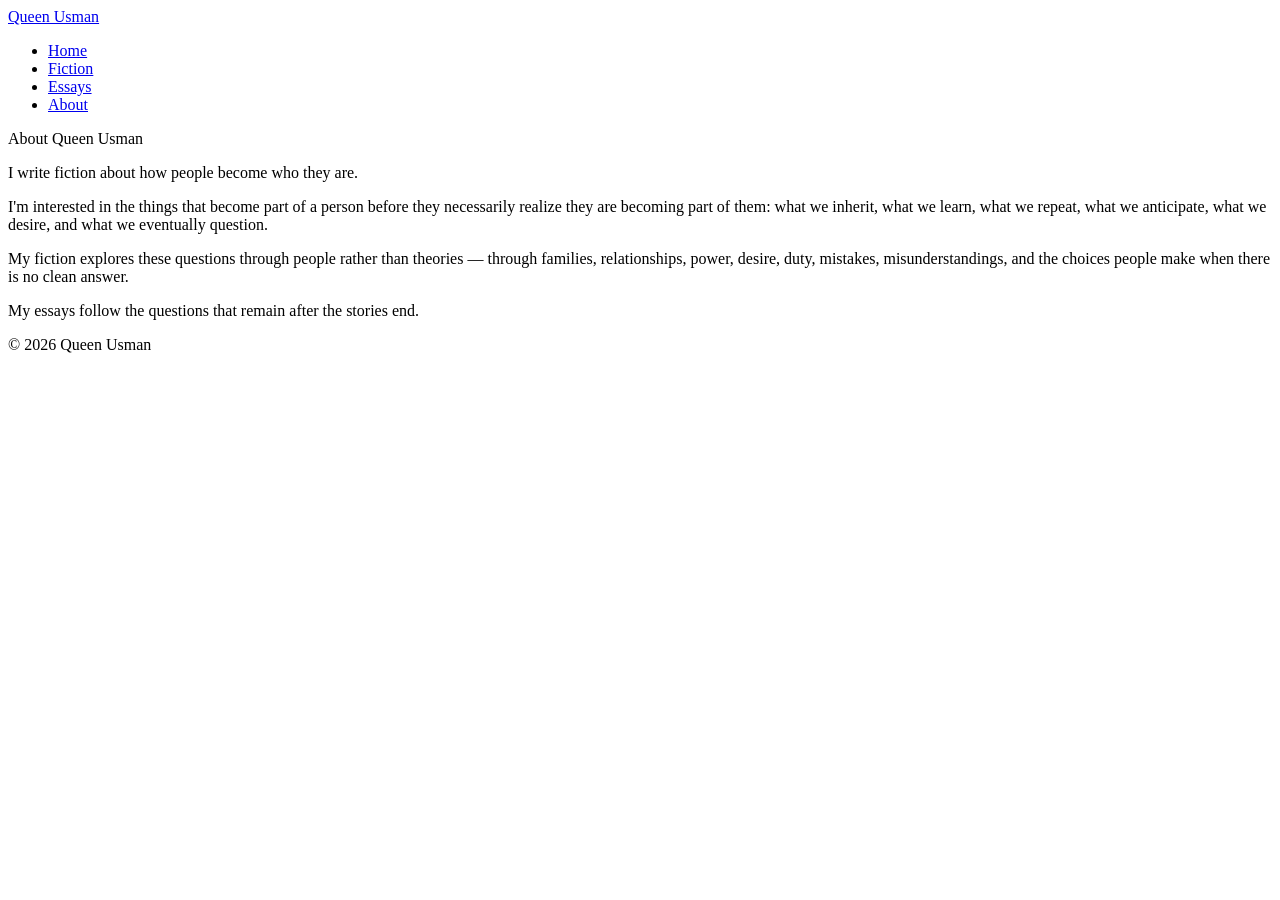
==== about.html @ 44a20423 "Create about.html" ====
<!DOCTYPE html>
<html lang="en">
<head>
<meta charset="UTF-8">
<meta name="viewport" content="width=device-width, initial-scale=1.0">
<title>About | Queen Usman</title>
<meta name="description" content="About Queen Usman, novelist interested in how people become who they are.">
<link rel="stylesheet" href="styles.css">
</head>
<body>

<header class="site-header">
  <div class="header-inner">
    <a class="site-name" href="index.html">Queen Usman</a>
    <nav class="primary-nav" aria-label="Primary">
      <ul>
        <li><a href="index.html">Home</a></li>
        <li><a href="fiction.html">Fiction</a></li>
        <li><a href="essays.html">Essays</a></li>
        <li><a href="about.html" aria-current="page">About</a></li>
      </ul>
    </nav>
  </div>
</header>

<main>

  <section>
    <div class="wrap">
      <p class="eyebrow">About Queen Usman</p>

      <div class="about-copy">
        <p>I write fiction about how people become who they are.</p>
        <p>I'm interested in the things that become part of a person before they necessarily realize they are becoming part of them: what we inherit, what we learn, what we repeat, what we anticipate, what we desire, and what we eventually question.</p>
        <p>My fiction explores these questions through people rather than theories — through families, relationships, power, desire, duty, mistakes, misunderstandings, and the choices people make when there is no clean answer.</p>
        <p>My essays follow the questions that remain after the stories end.</p>
      </div>
    </div>
  </section>

</main>

<footer class="site-footer">
  <div class="wrap">
    <p class="footer-copyright">© 2026 Queen Usman</p>
  </div>
</footer>

</body>
</html>
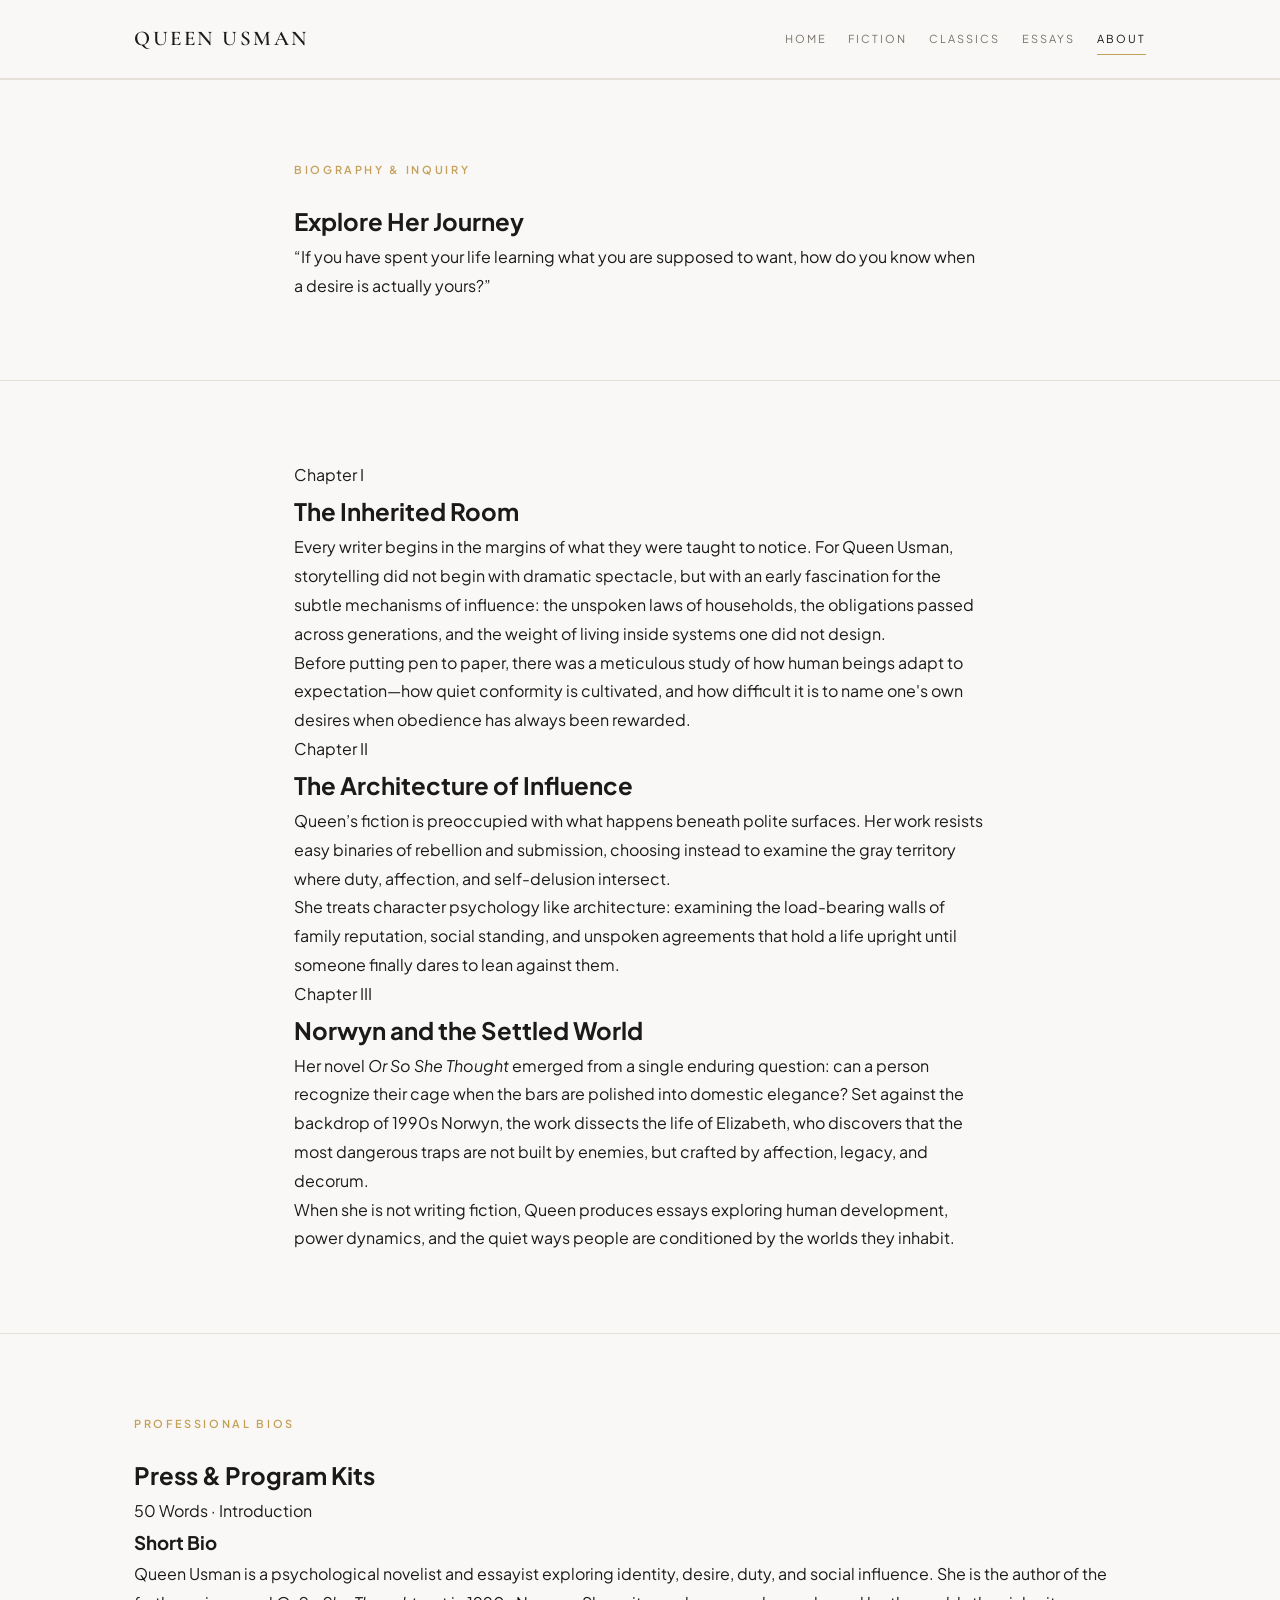
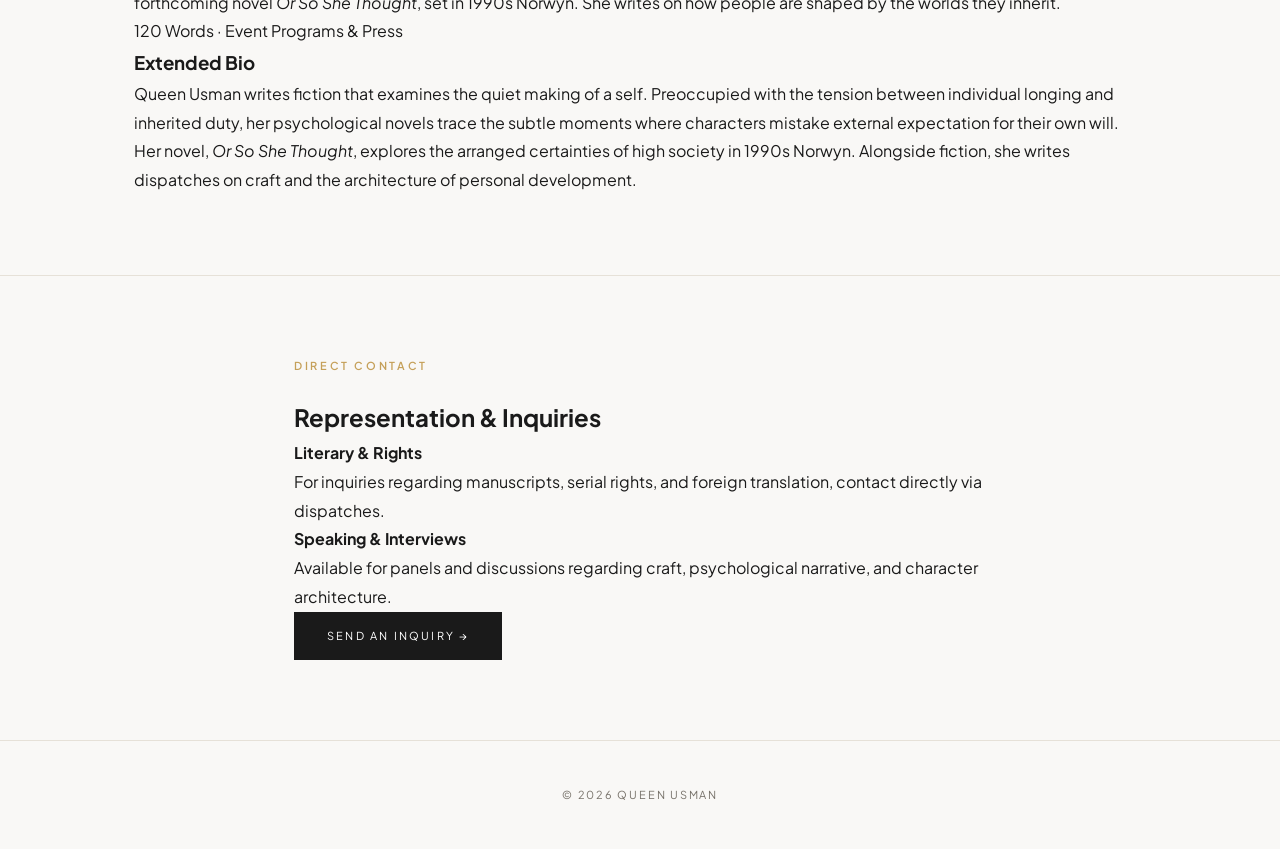
==== commit 8293860e: "Update about.html" ====
--- a/about.html
+++ b/about.html
@@ -1,50 +1,140 @@
 <!DOCTYPE html>
 <html lang="en">
 <head>
-<meta charset="UTF-8">
-<meta name="viewport" content="width=device-width, initial-scale=1.0">
-<title>About | Queen Usman</title>
-<meta name="description" content="About Queen Usman, novelist interested in how people become who they are.">
-<link rel="stylesheet" href="styles.css">
+  <meta charset="UTF-8">
+  <meta name="viewport" content="width=device-width, initial-scale=1.0">
+  <title>About | Queen Usman</title>
+  <meta name="description" content="Explore the journey, literary craft, and biography of novelist Queen Usman.">
+  <link rel="stylesheet" href="styles.css">
 </head>
 <body>
 
-<header class="site-header">
-  <div class="header-inner">
-    <a class="site-name" href="index.html">Queen Usman</a>
-    <nav class="primary-nav" aria-label="Primary">
-      <ul>
-        <li><a href="index.html">Home</a></li>
-        <li><a href="fiction.html">Fiction</a></li>
-        <li><a href="essays.html">Essays</a></li>
-        <li><a href="about.html" aria-current="page">About</a></li>
-      </ul>
-    </nav>
-  </div>
-</header>
+  <header class="site-header">
+    <div class="header-inner">
+      <a class="site-name" href="index.html">Queen Usman</a>
+      <nav class="primary-nav" aria-label="Primary">
+        <ul>
+          <li><a href="index.html">Home</a></li>
+          <li><a href="fiction.html">Fiction</a></li>
+          <li><a href="classics.html">Classics</a></li>
+          <li><a href="essays.html">Essays</a></li>
+          <li><a href="about.html" aria-current="page">About</a></li>
+        </ul>
+      </nav>
+    </div>
+  </header>
 
-<main>
+  <main>
 
-  <section>
+    <!-- SCHWAB-STYLE HERO: THE JOURNEY -->
+    <section class="about-hero">
+      <div class="wrap">
+        <span class="eyebrow">Biography & Inquiry</span>
+        <h1 class="about-hero-title">Explore Her Journey</h1>
+        <p class="about-hero-deck">“If you have spent your life learning what you are supposed to want, how do you know when a desire is actually yours?”</p>
+      </div>
+    </section>
+
+    <!-- EPISODIC JOURNEY CHAPTERS -->
+    <section class="journey-section">
+      <div class="wrap">
+
+        <!-- Chapter I -->
+        <article class="journey-chapter">
+          <div class="chapter-header">
+            <span class="chapter-num">Chapter I</span>
+            <h2 class="chapter-title">The Inherited Room</h2>
+          </div>
+          <div class="chapter-body">
+            <p>Every writer begins in the margins of what they were taught to notice. For Queen Usman, storytelling did not begin with dramatic spectacle, but with an early fascination for the subtle mechanisms of influence: the unspoken laws of households, the obligations passed across generations, and the weight of living inside systems one did not design.</p>
+            <p>Before putting pen to paper, there was a meticulous study of how human beings adapt to expectation—how quiet conformity is cultivated, and how difficult it is to name one's own desires when obedience has always been rewarded.</p>
+          </div>
+        </article>
+
+        <!-- Chapter II -->
+        <article class="journey-chapter">
+          <div class="chapter-header">
+            <span class="chapter-num">Chapter II</span>
+            <h2 class="chapter-title">The Architecture of Influence</h2>
+          </div>
+          <div class="chapter-body">
+            <p>Queen’s fiction is preoccupied with what happens beneath polite surfaces. Her work resists easy binaries of rebellion and submission, choosing instead to examine the gray territory where duty, affection, and self-delusion intersect.</p>
+            <p>She treats character psychology like architecture: examining the load-bearing walls of family reputation, social standing, and unspoken agreements that hold a life upright until someone finally dares to lean against them.</p>
+          </div>
+        </article>
+
+        <!-- Chapter III -->
+        <article class="journey-chapter">
+          <div class="chapter-header">
+            <span class="chapter-num">Chapter III</span>
+            <h2 class="chapter-title">Norwyn and the Settled World</h2>
+          </div>
+          <div class="chapter-body">
+            <p>Her novel <em>Or So She Thought</em> emerged from a single enduring question: can a person recognize their cage when the bars are polished into domestic elegance? Set against the backdrop of 1990s Norwyn, the work dissects the life of Elizabeth, who discovers that the most dangerous traps are not built by enemies, but crafted by affection, legacy, and decorum.</p>
+            <p>When she is not writing fiction, Queen produces essays exploring human development, power dynamics, and the quiet ways people are conditioned by the worlds they inhabit.</p>
+          </div>
+        </article>
+
+      </div>
+    </section>
+
+    <!-- SCHWAB-STYLE INDUSTRY PRESS KIT -->
+    <section class="press-section">
+      <div class="wrap-wide">
+        <span class="eyebrow">Professional Bios</span>
+        <h2 class="press-headline">Press & Program Kits</h2>
+        
+        <div class="press-grid">
+          <!-- Short Bio Card -->
+          <div class="press-card">
+            <div class="press-card-header">
+              <span class="press-card-tag">50 Words · Introduction</span>
+              <h3 class="press-card-title">Short Bio</h3>
+            </div>
+            <p class="press-card-text">Queen Usman is a psychological novelist and essayist exploring identity, desire, duty, and social influence. She is the author of the forthcoming novel <em>Or So She Thought</em>, set in 1990s Norwyn. She writes on how people are shaped by the worlds they inherit.</p>
+          </div>
+
+          <!-- Extended Bio Card -->
+          <div class="press-card">
+            <div class="press-card-header">
+              <span class="press-card-tag">120 Words · Event Programs & Press</span>
+              <h3 class="press-card-title">Extended Bio</h3>
+            </div>
+            <p class="press-card-text">Queen Usman writes fiction that examines the quiet making of a self. Preoccupied with the tension between individual longing and inherited duty, her psychological novels trace the subtle moments where characters mistake external expectation for their own will. Her novel, <em>Or So She Thought</em>, explores the arranged certainties of high society in 1990s Norwyn. Alongside fiction, she writes dispatches on craft and the architecture of personal development.</p>
+          </div>
+        </div>
+      </div>
+    </section>
+
+    <!-- INQUIRIES & CONTACT MATRIX -->
+    <section class="inquiries-section">
+      <div class="wrap">
+        <span class="eyebrow">Direct Contact</span>
+        <h2 class="inquiries-title">Representation & Inquiries</h2>
+        
+        <div class="inquiries-grid">
+          <div class="inquiry-item">
+            <h4>Literary & Rights</h4>
+            <p>For inquiries regarding manuscripts, serial rights, and foreign translation, contact directly via dispatches.</p>
+          </div>
+
+          <div class="inquiry-item">
+            <h4>Speaking & Interviews</h4>
+            <p>Available for panels and discussions regarding craft, psychological narrative, and character architecture.</p>
+          </div>
+        </div>
+
+        <a class="btn" href="mailto:hello@queenusman.com">Send an Inquiry →</a>
+      </div>
+    </section>
+
+  </main>
+
+  <footer class="site-footer">
     <div class="wrap">
-      <p class="eyebrow">About Queen Usman</p>
-
-      <div class="about-copy">
-        <p>I write fiction about how people become who they are.</p>
-        <p>I'm interested in the things that become part of a person before they necessarily realize they are becoming part of them: what we inherit, what we learn, what we repeat, what we anticipate, what we desire, and what we eventually question.</p>
-        <p>My fiction explores these questions through people rather than theories — through families, relationships, power, desire, duty, mistakes, misunderstandings, and the choices people make when there is no clean answer.</p>
-        <p>My essays follow the questions that remain after the stories end.</p>
-      </div>
+      <p class="footer-copyright">© 2026 Queen Usman</p>
     </div>
-  </section>
-
-</main>
-
-<footer class="site-footer">
-  <div class="wrap">
-    <p class="footer-copyright">© 2026 Queen Usman</p>
-  </div>
-</footer>
+  </footer>
 
 </body>
 </html>
--- a/styles.css
+++ b/styles.css
@@ -0,0 +1,647 @@
+/* ============================================================
+   Queen Usman — Editorial Luxury (Mobile-First Architecture)
+   Palette: Warm Alabaster (#F9F8F6) | Deep Onyx (#1A1A1A) | Burnished Amber (#C5A059)
+   ============================================================ */
+
+@import url('https://fonts.googleapis.com/css2?family=Cormorant+Garamond:ital,wght@0,400;0,500;0,600;0,700;1,400;1,600&family=Plus+Jakarta+Sans:wght@300;400;500;600;700&display=swap');
+
+:root {
+  --alabaster: #F9F8F6;
+  --onyx: #1A1A1A;
+  --amber: #C5A059;
+  --muted-stone: #78736B;
+  --border-hairline: #E6E1D8;
+  --surface-card: #FFFFFF;
+
+  --font-serif: 'Cormorant Garamond', Georgia, serif;
+  --font-sans: 'Plus Jakarta Sans', -apple-system, BlinkMacSystemFont, sans-serif;
+  --shadow-plate: 0 14px 34px rgba(26, 26, 26, 0.05), 0 2px 6px rgba(26, 26, 26, 0.02);
+}
+
+* {
+  box-sizing: border-box;
+  margin: 0;
+  padding: 0;
+}
+
+html, body {
+  width: 100%;
+  overflow-x: hidden; /* Guarantees zero side-scroll on phones */
+  scroll-behavior: smooth;
+}
+
+body {
+  background-color: var(--alabaster);
+  color: var(--onyx);
+  font-family: var(--font-sans);
+  font-size: 16px;
+  line-height: 1.8;
+  -webkit-font-smoothing: antialiased;
+}
+
+a {
+  color: inherit;
+  text-decoration: none;
+  -webkit-tap-highlight-color: transparent;
+}
+
+/* Base Responsive Containers */
+.wrap {
+  width: 100%;
+  max-width: 740px;
+  margin: 0 auto;
+  padding: 0 24px;
+}
+
+.wrap-wide {
+  width: 100%;
+  max-width: 1060px;
+  margin: 0 auto;
+  padding: 0 24px;
+}
+
+/* Header & Mobile-Friendly Nav */
+header.site-header {
+  border-bottom: 1px solid var(--border-hairline);
+  background-color: rgba(249, 248, 246, 0.96);
+  backdrop-filter: blur(8px);
+  position: sticky;
+  top: 0;
+  z-index: 100;
+}
+
+.header-inner {
+  max-width: 1060px;
+  margin: 0 auto;
+  padding: 20px 24px;
+  display: flex;
+  justify-content: space-between;
+  align-items: center;
+  gap: 16px;
+}
+
+.site-name {
+  font-family: var(--font-serif);
+  font-size: 21px;
+  font-weight: 600;
+  letter-spacing: 0.12em;
+  text-transform: uppercase;
+  color: var(--onyx);
+  white-space: nowrap;
+}
+
+nav.primary-nav ul {
+  display: flex;
+  list-style: none;
+  gap: 22px;
+  flex-wrap: wrap;
+}
+
+nav.primary-nav a {
+  font-size: 11px;
+  letter-spacing: 0.18em;
+  text-transform: uppercase;
+  color: var(--muted-stone);
+  padding: 6px 0;
+  display: inline-block;
+  border-bottom: 1px solid transparent;
+  transition: all 0.2s ease;
+}
+
+nav.primary-nav a:hover,
+nav.primary-nav a[aria-current="page"] {
+  color: var(--onyx);
+  border-bottom-color: var(--amber);
+}
+
+/* Hero Section */
+.hero {
+  padding: 96px 0 72px;
+  text-align: center;
+}
+
+.hero-name {
+  font-family: var(--font-serif);
+  font-size: clamp(40px, 9vw, 84px);
+  font-weight: 400;
+  letter-spacing: 0.02em;
+  line-height: 1.08;
+  margin-bottom: 18px;
+  color: var(--onyx);
+}
+
+.hero-line {
+  font-family: var(--font-serif);
+  font-style: italic;
+  font-size: clamp(19px, 4.5vw, 28px);
+  color: var(--muted-stone);
+  max-width: 32ch;
+  margin: 0 auto 34px;
+  line-height: 1.45;
+}
+
+.hero-actions {
+  display: flex;
+  justify-content: center;
+  flex-wrap: wrap;
+  gap: 24px;
+}
+
+.hero-actions a {
+  font-size: 11px;
+  letter-spacing: 0.18em;
+  text-transform: uppercase;
+  color: var(--muted-stone);
+  border-bottom: 1px solid var(--border-hairline);
+  padding: 4px 2px;
+  transition: all 0.2s ease;
+}
+
+.hero-actions a:hover {
+  color: var(--amber);
+  border-color: var(--amber);
+}
+
+/* Universal Section Spacing */
+section {
+  padding: 80px 0;
+  border-top: 1px solid var(--border-hairline);
+}
+
+.eyebrow {
+  font-size: 11px;
+  letter-spacing: 0.24em;
+  text-transform: uppercase;
+  color: var(--amber);
+  font-weight: 600;
+  margin-bottom: 20px;
+  display: block;
+}
+
+/* Novel Showcase Card */
+.novel-showcase-card {
+  display: grid;
+  grid-template-columns: 280px 1fr;
+  gap: 52px;
+  align-items: center;
+  background-color: var(--surface-card);
+  border: 1px solid var(--border-hairline);
+  padding: 48px 40px;
+  box-shadow: var(--shadow-plate);
+}
+
+.book-leaf-preview {
+  width: 100%;
+  aspect-ratio: 2 / 3;
+  background-color: var(--alabaster);
+  border: 1px solid var(--border-hairline);
+  padding: 28px 20px;
+  display: flex;
+  flex-direction: column;
+  justify-content: space-between;
+  text-align: center;
+  position: relative;
+}
+
+.book-leaf-preview::before {
+  content: '';
+  position: absolute;
+  top: 0;
+  left: 0;
+  bottom: 0;
+  width: 3px;
+  background-color: var(--amber);
+}
+
+.book-leaf-tag {
+  font-size: 9px;
+  letter-spacing: 0.22em;
+  text-transform: uppercase;
+  color: var(--muted-stone);
+}
+
+.book-leaf-title {
+  font-family: var(--font-serif);
+  font-size: 25px;
+  font-weight: 500;
+  line-height: 1.2;
+  color: var(--onyx);
+}
+
+.book-leaf-author {
+  font-size: 10px;
+  letter-spacing: 0.2em;
+  text-transform: uppercase;
+  color: var(--muted-stone);
+}
+
+.novel-title {
+  font-family: var(--font-serif);
+  font-size: clamp(30px, 6vw, 46px);
+  font-weight: 500;
+  line-height: 1.15;
+  margin-bottom: 8px;
+  color: var(--onyx);
+}
+
+.novel-meta {
+  font-size: 12px;
+  letter-spacing: 0.14em;
+  text-transform: uppercase;
+  color: var(--muted-stone);
+  margin-bottom: 20px;
+}
+
+.novel-copy p {
+  font-family: var(--font-serif);
+  font-size: 19px;
+  line-height: 1.65;
+  margin-bottom: 16px;
+  color: var(--onyx);
+}
+
+.novel-support {
+  font-size: 14px;
+  line-height: 1.65;
+  margin-bottom: 30px;
+  max-width: 48ch;
+  color: var(--muted-stone);
+}
+
+/* Touch-Friendly Action Buttons */
+.btn {
+  display: inline-flex;
+  align-items: center;
+  justify-content: center;
+  min-height: 48px;
+  font-size: 11px;
+  letter-spacing: 0.2em;
+  text-transform: uppercase;
+  color: #FFFFFF;
+  background-color: var(--onyx);
+  border: 1px solid var(--onyx);
+  padding: 0 32px;
+  transition: all 0.25s ease;
+}
+
+.btn:hover {
+  background-color: var(--amber);
+  border-color: var(--amber);
+  color: #FFFFFF;
+}
+
+.btn-ghost {
+  display: inline-block;
+  font-size: 11px;
+  letter-spacing: 0.18em;
+  text-transform: uppercase;
+  color: var(--onyx);
+  border-bottom: 1px solid var(--border-hairline);
+  padding-bottom: 4px;
+  margin-top: 32px;
+  transition: all 0.2s ease;
+}
+
+.btn-ghost:hover {
+  color: var(--amber);
+  border-color: var(--amber);
+}
+
+/* Prose Sections */
+.pull-quote {
+  font-family: var(--font-serif);
+  font-size: clamp(24px, 5vw, 34px);
+  font-style: italic;
+  line-height: 1.35;
+  margin-bottom: 28px;
+  color: var(--onyx);
+}
+
+.body-copy p {
+  font-size: 16px;
+  line-height: 1.8;
+  margin-bottom: 18px;
+  color: var(--muted-stone);
+}
+
+.trait-list {
+  font-family: var(--font-serif);
+  font-size: 19px;
+  font-style: italic;
+  margin: 24px 0;
+  color: var(--onyx);
+}
+
+/* Essay Archive List */
+.essay-list {
+  list-style: none;
+}
+
+.essay-item {
+  padding: 30px 0;
+  border-bottom: 1px solid var(--border-hairline);
+}
+
+.essay-item:first-child {
+  padding-top: 0;
+}
+
+.essay-meta {
+  font-size: 10px;
+  letter-spacing: 0.22em;
+  text-transform: uppercase;
+  color: var(--amber);
+  margin-bottom: 8px;
+  font-weight: 600;
+}
+
+.essay-title {
+  font-family: var(--font-serif);
+  font-size: 24px;
+  font-weight: 500;
+  margin-bottom: 10px;
+  color: var(--onyx);
+}
+
+.essay-excerpt {
+  font-size: 15px;
+  line-height: 1.68;
+  margin-bottom: 16px;
+  color: var(--muted-stone);
+}
+
+.essay-read {
+  font-size: 11px;
+  letter-spacing: 0.18em;
+  text-transform: uppercase;
+  color: var(--onyx);
+  border-bottom: 1px solid var(--border-hairline);
+  padding-bottom: 3px;
+  display: inline-block;
+  transition: all 0.2s ease;
+}
+
+.essay-read:hover {
+  color: var(--amber);
+  border-color: var(--amber);
+}
+
+/* Classics Reading Shelf */
+.classics-header {
+  padding: 96px 0 52px;
+  text-align: center;
+}
+
+.classics-title {
+  font-family: var(--font-serif);
+  font-size: clamp(34px, 7vw, 60px);
+  font-weight: 400;
+  line-height: 1.12;
+  color: var(--onyx);
+  margin-bottom: 16px;
+}
+
+.classics-deck {
+  font-family: var(--font-serif);
+  font-style: italic;
+  font-size: clamp(18px, 3.8vw, 22px);
+  color: var(--muted-stone);
+  max-width: 32ch;
+  margin: 0 auto 36px;
+  line-height: 1.45;
+}
+
+.classics-filter-bar {
+  display: flex;
+  justify-content: center;
+  flex-wrap: wrap;
+  gap: 18px 24px;
+  padding-top: 20px;
+  border-top: 1px solid var(--border-hairline);
+}
+
+.filter-item {
+  font-size: 11px;
+  letter-spacing: 0.16em;
+  text-transform: uppercase;
+  color: var(--muted-stone);
+  cursor: pointer;
+  padding: 4px 0;
+  border-bottom: 1px solid transparent;
+  transition: all 0.2s ease;
+}
+
+.filter-item:hover,
+.filter-item.active {
+  color: var(--onyx);
+  border-bottom-color: var(--amber);
+}
+
+.classics-shelf {
+  padding: 72px 0 96px;
+  border-top: 1px solid var(--border-hairline);
+}
+
+.classics-grid {
+  display: grid;
+  grid-template-columns: repeat(3, 1fr);
+  gap: 48px 32px;
+}
+
+.classic-card {
+  display: flex;
+  flex-direction: column;
+}
+
+.card-cover {
+  width: 100%;
+  aspect-ratio: 2 / 3;
+  background-color: var(--surface-card);
+  border: 1px solid var(--border-hairline);
+  padding: 28px 20px;
+  display: flex;
+  flex-direction: column;
+  justify-content: space-between;
+  text-align: center;
+  position: relative;
+  box-shadow: var(--shadow-plate);
+  transition: transform 0.2s ease;
+}
+
+.card-cover::before {
+  content: '';
+  position: absolute;
+  top: 0;
+  left: 0;
+  bottom: 0;
+  width: 3px;
+  background-color: var(--amber);
+}
+
+.card-cover-era {
+  font-size: 10px;
+  letter-spacing: 0.22em;
+  text-transform: uppercase;
+  color: var(--muted-stone);
+}
+
+.card-cover-title {
+  font-family: var(--font-serif);
+  font-size: 23px;
+  font-weight: 500;
+  line-height: 1.25;
+  color: var(--onyx);
+}
+
+.card-cover-author {
+  font-size: 10px;
+  letter-spacing: 0.18em;
+  text-transform: uppercase;
+  color: var(--muted-stone);
+}
+
+.card-content {
+  padding-top: 20px;
+}
+
+.card-meta {
+  font-size: 10px;
+  letter-spacing: 0.2em;
+  text-transform: uppercase;
+  color: var(--amber);
+  font-weight: 600;
+  display: block;
+  margin-bottom: 6px;
+}
+
+.card-title {
+  font-family: var(--font-serif);
+  font-size: 22px;
+  font-weight: 500;
+  line-height: 1.2;
+  color: var(--onyx);
+  margin-bottom: 2px;
+}
+
+.card-author {
+  font-family: var(--font-serif);
+  font-style: italic;
+  font-size: 15px;
+  color: var(--muted-stone);
+  margin-bottom: 12px;
+}
+
+.card-note {
+  font-size: 14px;
+  line-height: 1.65;
+  color: var(--muted-stone);
+  margin-bottom: 16px;
+}
+
+.card-link {
+  font-size: 11px;
+  letter-spacing: 0.16em;
+  text-transform: uppercase;
+  color: var(--onyx);
+  border-bottom: 1px solid var(--border-hairline);
+  padding-bottom: 2px;
+  display: inline-block;
+}
+
+/* Minimal Footer */
+footer.site-footer {
+  border-top: 1px solid var(--border-hairline);
+  padding: 44px 0;
+  text-align: center;
+}
+
+.footer-copyright {
+  font-size: 11px;
+  letter-spacing: 0.16em;
+  text-transform: uppercase;
+  color: var(--muted-stone);
+}
+
+/* ============================================================
+   RESPONSIVE MEDIA QUERIES (TABLET & MOBILE BREAKPOINTS)
+   ============================================================ */
+
+@media (max-width: 960px) {
+  .classics-grid {
+    grid-template-columns: repeat(2, 1fr);
+    gap: 40px 24px;
+  }
+}
+
+@media (max-width: 768px) {
+  /* Layout adjustments */
+  .wrap, .wrap-wide {
+    padding: 0 20px;
+  }
+
+  section {
+    padding: 68px 0;
+  }
+
+  /* Single Column Novel Showcase Card */
+  .novel-showcase-card {
+    grid-template-columns: 1fr;
+    padding: 34px 22px;
+    gap: 32px;
+    text-align: left;
+  }
+
+  .book-leaf-preview {
+    max-width: 190px;
+    margin: 0 auto;
+  }
+
+  /* Make button comfortable to tap across width */
+  .novel-showcase-card .btn {
+    width: 100%;
+  }
+
+  .classics-grid {
+    grid-template-columns: 1fr;
+    gap: 48px;
+  }
+
+  .card-cover {
+    max-width: 200px;
+    margin: 0 auto;
+  }
+
+  .card-content {
+    text-align: center;
+  }
+}
+
+@media (max-width: 520px) {
+  /* Compact mobile header */
+  .header-inner {
+    flex-direction: column;
+    padding: 16px 20px;
+    gap: 12px;
+  }
+
+  nav.primary-nav ul {
+    gap: 16px;
+    justify-content: center;
+  }
+
+  .hero {
+    padding: 60px 0 44px;
+  }
+
+  .hero-actions {
+    gap: 18px;
+  }
+
+  .classics-header {
+    padding: 64px 0 40px;
+  }
+
+  .classics-filter-bar {
+    gap: 12px 18px;
+  }
+}
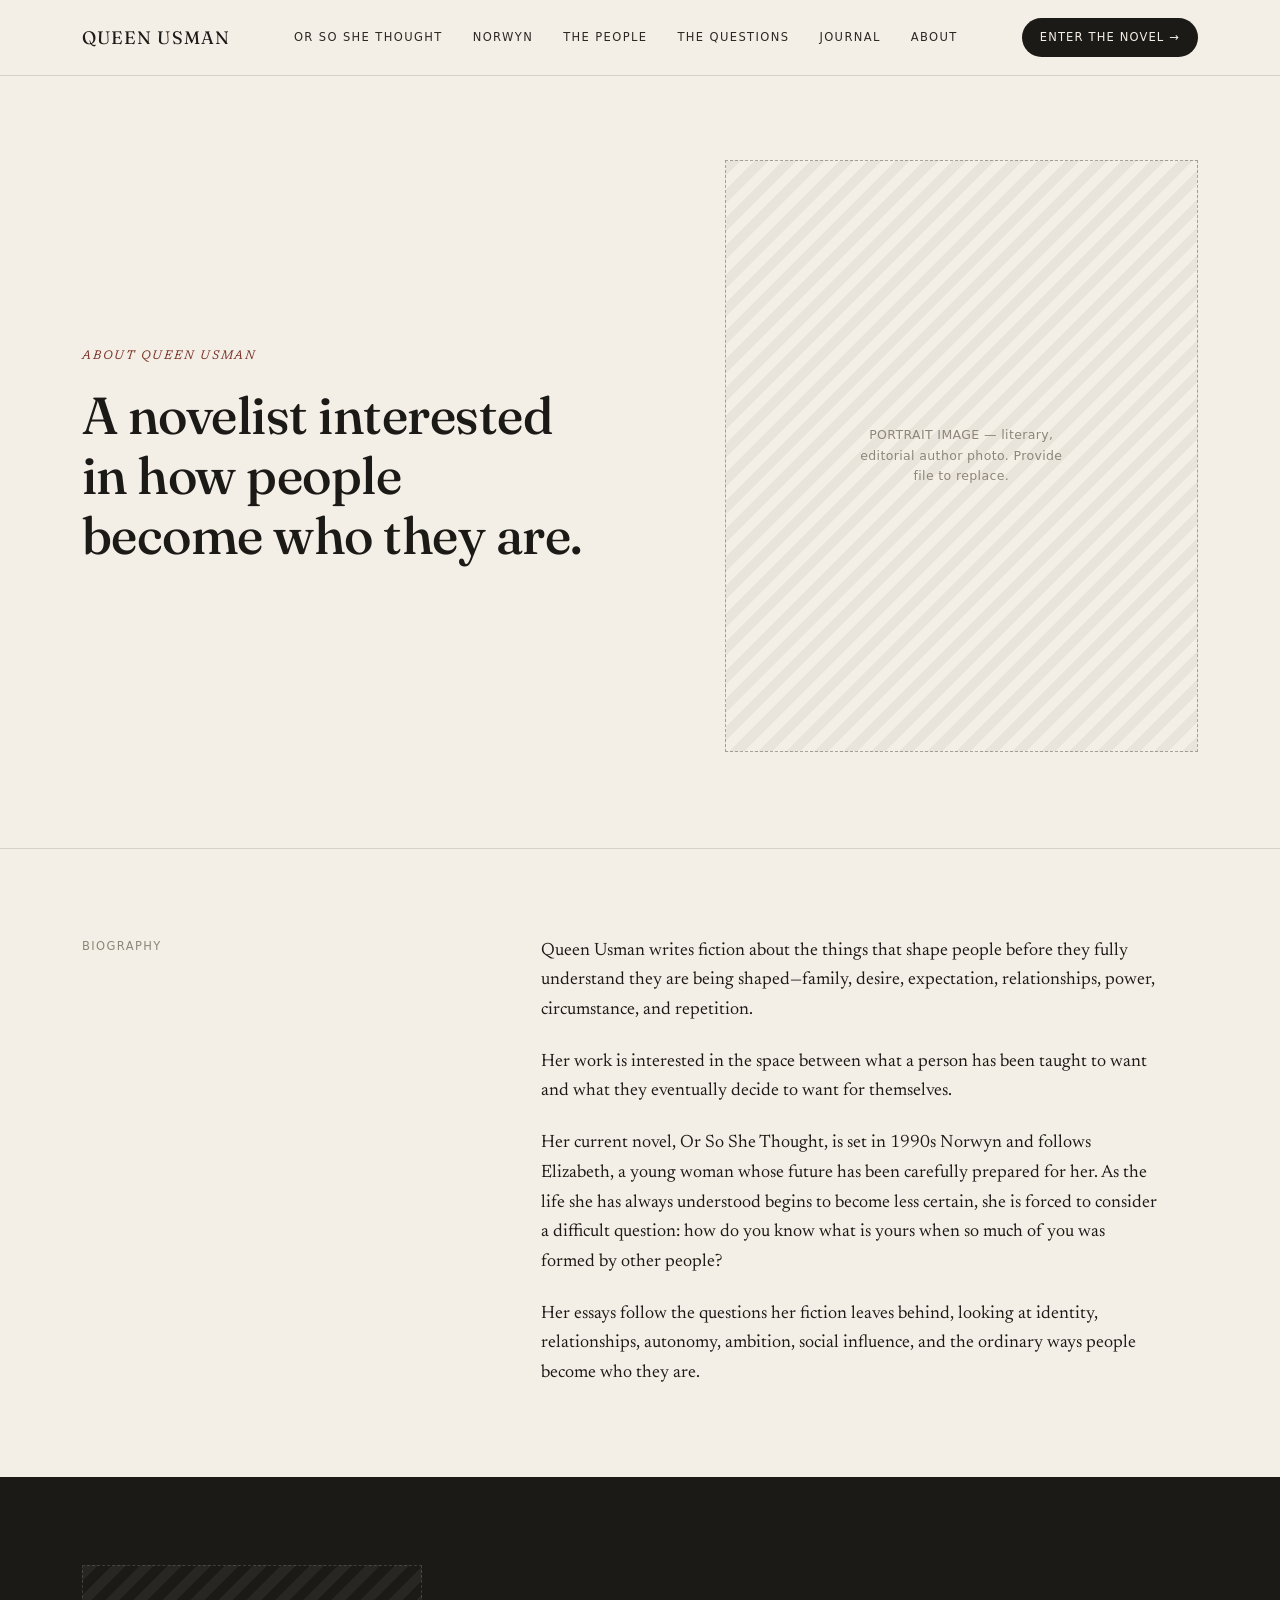
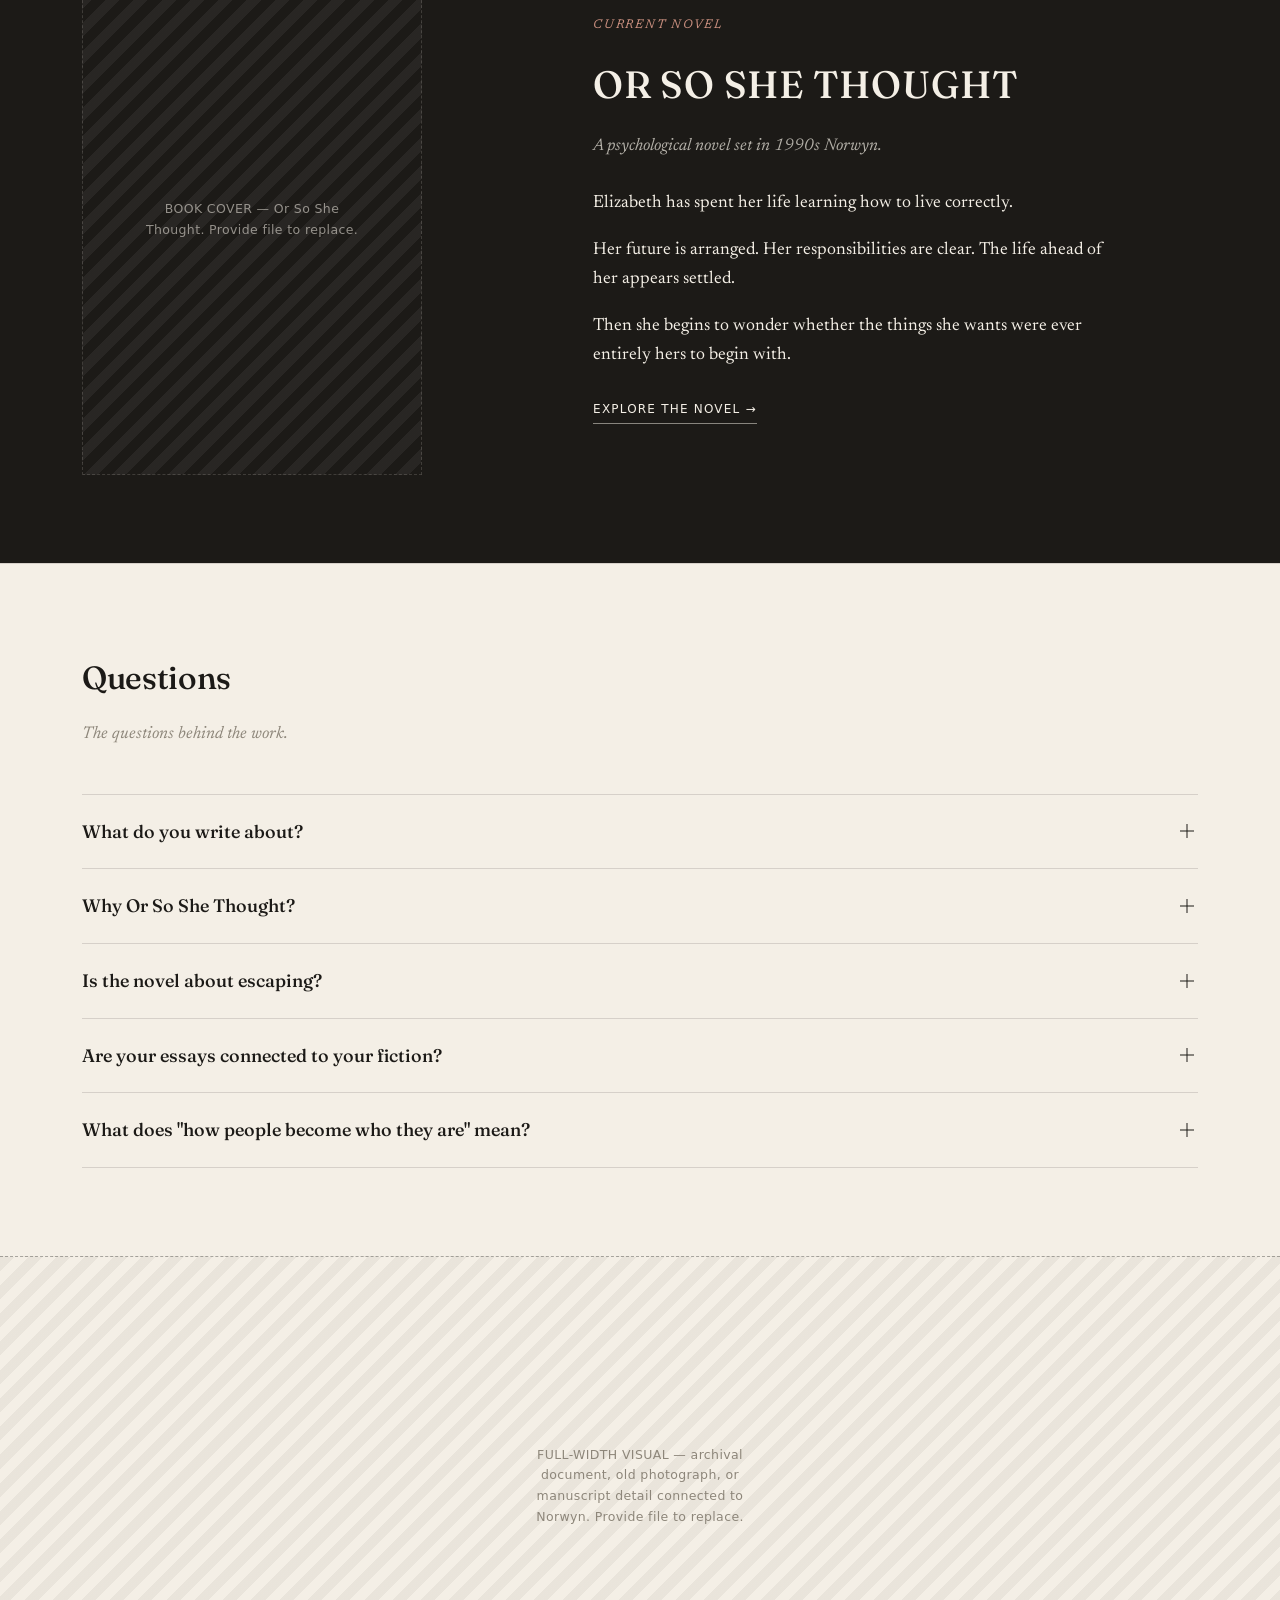
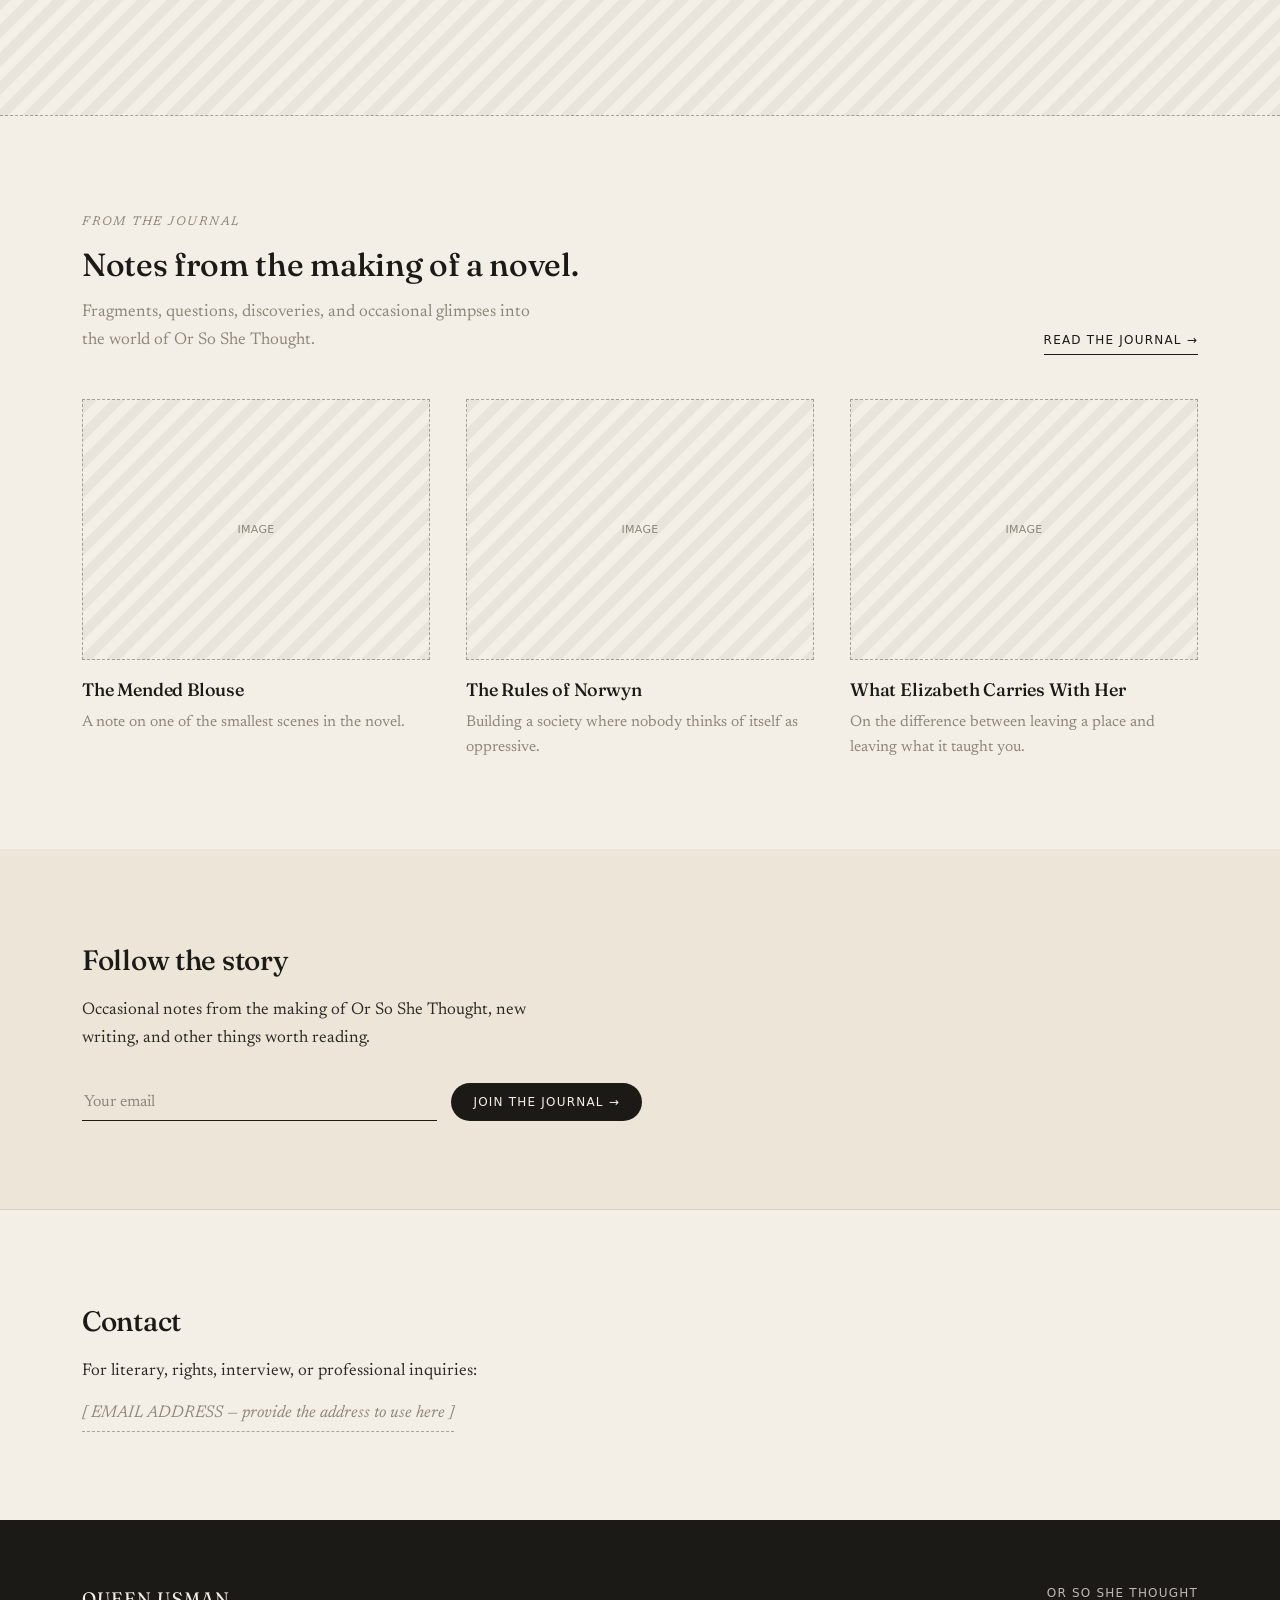
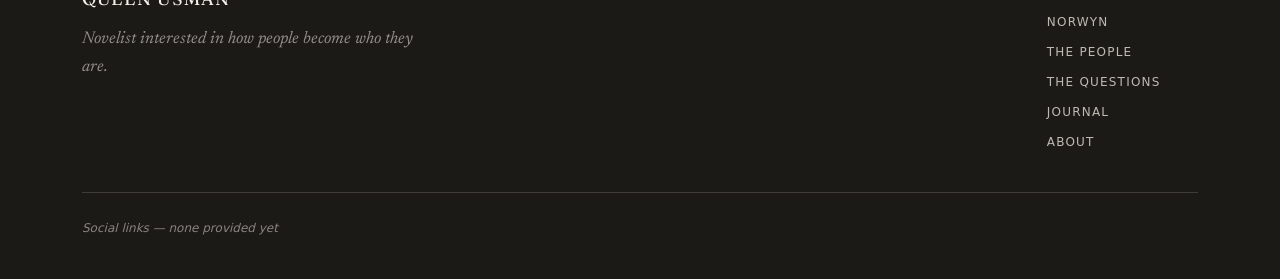
==== commit 82a77f58: "Update about.html" ====
--- a/about.html
+++ b/about.html
@@ -1,140 +1,457 @@
 <!DOCTYPE html>
 <html lang="en">
 <head>
-  <meta charset="UTF-8">
-  <meta name="viewport" content="width=device-width, initial-scale=1.0">
-  <title>About | Queen Usman</title>
-  <meta name="description" content="Explore the journey, literary craft, and biography of novelist Queen Usman.">
-  <link rel="stylesheet" href="styles.css">
+<meta charset="UTF-8">
+<meta name="viewport" content="width=device-width, initial-scale=1, viewport-fit=cover">
+<title>About — Queen Usman</title>
+<link rel="preconnect" href="https://fonts.googleapis.com">
+<link rel="preconnect" href="https://fonts.gstatic.com" crossorigin>
+<link href="https://fonts.googleapis.com/css2?family=Fraunces:ital,opsz,wght@0,9..144,400;0,9..144,500;0,9..144,600;1,9..144,400&family=Newsreader:ital,wght@0,400;0,500;1,400&display=swap" rel="stylesheet">
+<style>
+  :root{
+    --ink:#1c1a17;
+    --ink-soft:#2c2925;
+    --ivory:#f4efe6;
+    --paper:#ece5d8;
+    --gray:#8d867a;
+    --accent:#7a3428;
+    --rule: rgba(28,26,23,0.14);
+    --rule-on-dark: rgba(244,239,230,0.16);
+    --maxw: 1180px;
+    box-sizing: border-box;
+    padding-top: env(safe-area-inset-top, 0px);
+    padding-bottom: env(safe-area-inset-bottom, 0px);
+  }
+  *{box-sizing:inherit;}
+  html{scroll-padding-top: 90px;}
+  html,body{height:auto;}
+  body{
+    margin:0;
+    background: var(--ivory);
+    color: var(--ink);
+    font-family: 'Newsreader', Georgia, 'Times New Roman', serif;
+    font-size: 17px;
+    line-height: 1.65;
+    -webkit-font-smoothing: antialiased;
+  }
+  img{max-width:100%; display:block;}
+  a{color:inherit;}
+  .wrap{ max-width: var(--maxw); margin: 0 auto; padding: 0 32px; }
+  h1,h2,h3{ font-family:'Fraunces', Georgia, serif; font-weight:500; margin:0; letter-spacing: -0.01em; }
+  .eyebrow{
+    font-family:'Newsreader', Georgia, serif;
+    font-style: italic;
+    text-transform: uppercase;
+    letter-spacing: 0.14em;
+    font-size: 12.5px;
+    color: var(--accent);
+    margin: 0 0 18px;
+  }
+  .placeholder{
+    border: 1px dashed rgba(28,26,23,0.35);
+    background: repeating-linear-gradient(135deg, rgba(28,26,23,0.05), rgba(28,26,23,0.05) 10px, transparent 10px, transparent 20px);
+    display:flex; align-items:center; justify-content:center;
+    text-align:center;
+    color: var(--gray);
+    font-family: system-ui, sans-serif;
+    font-size: 12.5px;
+    letter-spacing: 0.03em;
+    padding: 20px;
+  }
+  .placeholder span{max-width: 220px;}
+
+  /* ---------- NAV ---------- */
+  header.site{
+    position: sticky; top:0; z-index: 50;
+    background: rgba(244,239,230,0.92);
+    backdrop-filter: saturate(140%) blur(6px);
+    border-bottom: 1px solid var(--rule);
+    padding-top: env(safe-area-inset-top, 0px);
+  }
+  .nav-inner{
+    max-width: var(--maxw); margin:0 auto; padding: 18px 32px;
+    display:flex; align-items:center; justify-content:space-between; gap: 24px;
+  }
+  .logo{
+    font-family:'Fraunces', serif; font-size: 18px; letter-spacing: 0.06em;
+    text-decoration:none; text-transform: uppercase; white-space:nowrap;
+  }
+  nav.links{ display:flex; align-items:center; gap: 30px; flex-wrap: wrap; }
+  nav.links a{
+    text-decoration:none; font-family: system-ui, sans-serif;
+    font-size: 11.5px; letter-spacing: 0.12em; text-transform: uppercase;
+    color: var(--ink-soft); padding: 4px 0; border-bottom: 1px solid transparent;
+    transition: border-color .2s ease, color .2s ease;
+  }
+  nav.links a:hover, nav.links a:focus-visible{ color: var(--accent); border-color: var(--accent); }
+  .cta-pill{
+    font-family: system-ui, sans-serif; font-size: 11.5px; letter-spacing: 0.1em; text-transform: uppercase;
+    text-decoration:none; color: var(--ivory); background: var(--ink);
+    padding: 10px 18px; border-radius: 999px; white-space:nowrap;
+    transition: background .2s ease;
+  }
+  .cta-pill:hover, .cta-pill:focus-visible{ background: var(--accent); }
+  .nav-toggle{ display:none; }
+
+  /* ---------- HERO ---------- */
+  .hero{ padding: 84px 0 96px; }
+  .hero-grid{
+    display:grid; grid-template-columns: 1.1fr 0.9fr; gap: 64px; align-items: center;
+  }
+  .hero h1{ font-size: clamp(32px, 4.4vw, 52px); line-height: 1.16; max-width: 15ch; }
+  .hero-portrait{ aspect-ratio: 4/5; width: 100%; }
+  .hero-portrait .placeholder{ height:100%; }
+
+  /* ---------- SECTION SPACING ---------- */
+  section{ padding: 88px 0; }
+  .rule-top{ border-top: 1px solid var(--rule); }
+
+  /* ---------- BIOGRAPHY ---------- */
+  .bio-grid{ display:grid; grid-template-columns: 0.6fr 1fr; gap: 64px; }
+  .bio-grid .label{
+    font-family: system-ui, sans-serif; font-size: 11.5px; letter-spacing:0.12em; text-transform: uppercase; color: var(--gray);
+  }
+  .bio-body p{ margin: 0 0 22px; max-width: 62ch; font-size: 18px; }
+  .bio-body p:last-child{ margin-bottom:0; }
+
+  /* ---------- CURRENT NOVEL ---------- */
+  .novel-section{ background: var(--ink); color: var(--ivory); }
+  .novel-section .eyebrow{ color: #c98f7f; }
+  .novel-grid{ display:grid; grid-template-columns: 0.85fr 1.15fr; gap: 64px; align-items:center; }
+  .novel-cover{ aspect-ratio: 2/3; max-width: 340px; }
+  .novel-cover .placeholder{ height:100%; border-color: var(--rule-on-dark); background: repeating-linear-gradient(135deg, rgba(244,239,230,0.06), rgba(244,239,230,0.06) 10px, transparent 10px, transparent 20px); color: rgba(244,239,230,0.55); }
+  .novel-title{ font-size: clamp(26px, 3.4vw, 38px); text-transform: uppercase; letter-spacing: 0.02em; margin-bottom: 10px; }
+  .novel-sub{ font-style: italic; color: rgba(244,239,230,0.7); margin-bottom: 28px; font-size: 17px; }
+  .novel-copy p{ margin: 0 0 18px; max-width: 52ch; font-size: 17.5px; }
+  .novel-cta{
+    display:inline-block; margin-top: 12px; text-decoration:none;
+    font-family: system-ui, sans-serif; font-size: 12px; letter-spacing:0.1em; text-transform:uppercase;
+    border-bottom: 1px solid rgba(244,239,230,0.5); padding-bottom: 4px;
+    transition: border-color .2s ease, opacity .2s ease;
+  }
+  .novel-cta:hover, .novel-cta:focus-visible{ border-color: var(--ivory); opacity: 0.85; }
+
+  /* ---------- QUESTIONS ---------- */
+  .q-head{ max-width: 640px; margin-bottom: 44px; }
+  .q-head h2{ font-size: clamp(24px, 3vw, 32px); margin-bottom: 10px; }
+  .q-head .sub{ color: var(--gray); font-style: italic; }
+  details.q{
+    border-top: 1px solid var(--rule);
+  }
+  details.q:last-of-type{ border-bottom: 1px solid var(--rule); }
+  details.q summary{
+    list-style: none; cursor:pointer;
+    display:flex; align-items:center; justify-content:space-between; gap: 20px;
+    padding: 22px 0; font-family:'Fraunces', serif; font-size: 18px; font-weight: 500;
+  }
+  details.q summary::-webkit-details-marker{ display:none; }
+  details.q summary .mark{
+    flex: none; width: 22px; height: 22px; position: relative;
+  }
+  details.q summary .mark::before, details.q summary .mark::after{
+    content:""; position:absolute; background: var(--ink); top:50%; left:50%;
+    transform: translate(-50%,-50%);
+  }
+  details.q summary .mark::before{ width: 14px; height: 1px; }
+  details.q summary .mark::after{ width: 1px; height: 14px; transition: transform .25s ease, opacity .25s ease; }
+  details.q[open] summary .mark::after{ transform: translate(-50%,-50%) rotate(90deg); opacity: 0; }
+  details.q .a{ padding: 0 0 26px; max-width: 66ch; color: var(--ink-soft); }
+  details.q summary:focus-visible{ outline: 2px solid var(--accent); outline-offset: 4px; }
+
+  /* ---------- VISUAL BREAK ---------- */
+  .visual-break{ padding: 0; }
+  .visual-break .placeholder{ height: clamp(280px, 42vw, 460px); border-left:0; border-right:0; border-radius:0; }
+
+  /* ---------- JOURNAL ---------- */
+  .journal-head{ display:flex; align-items:flex-end; justify-content:space-between; gap: 24px; margin-bottom: 44px; flex-wrap: wrap; }
+  .journal-head h2{ font-size: clamp(24px, 3vw, 32px); }
+  .journal-head p{ color: var(--gray); max-width: 46ch; margin: 8px 0 0; }
+  .journal-link{
+    text-decoration:none; font-family: system-ui, sans-serif; font-size: 12px; letter-spacing: 0.1em; text-transform: uppercase;
+    border-bottom: 1px solid var(--ink); padding-bottom: 4px; white-space:nowrap;
+  }
+  .journal-grid{ display:grid; grid-template-columns: repeat(3, 1fr); gap: 36px; }
+  .journal-card .thumb{ aspect-ratio: 4/3; margin-bottom: 18px; }
+  .journal-card .thumb .placeholder{ height:100%; font-size: 11px; }
+  .journal-card h3{ font-size: 18px; margin-bottom: 8px; line-height:1.3; }
+  .journal-card p{ margin:0; color: var(--gray); font-size: 15.5px; }
+
+  /* ---------- NEWSLETTER ---------- */
+  .newsletter{ background: var(--paper); }
+  .newsletter-inner{ max-width: 560px; }
+  .newsletter h2{ font-size: clamp(22px, 2.8vw, 28px); margin-bottom: 14px; }
+  .newsletter p{ color: var(--ink-soft); margin: 0 0 30px; max-width: 48ch; }
+  form.signup{ display:flex; gap: 14px; flex-wrap: wrap; }
+  form.signup input[type="email"]{
+    flex: 1 1 240px; min-width: 0;
+    background: transparent; border: none; border-bottom: 1px solid var(--ink);
+    padding: 10px 2px; font-family: 'Newsreader', serif; font-size: 16px; color: var(--ink);
+  }
+  form.signup input[type="email"]::placeholder{ color: var(--gray); }
+  form.signup input[type="email"]:focus-visible{ outline: none; border-bottom-color: var(--accent); }
+  form.signup button{
+    flex: none; background: var(--ink); color: var(--ivory); border: none; cursor:pointer;
+    padding: 12px 22px; border-radius: 999px;
+    font-family: system-ui, sans-serif; font-size: 12px; letter-spacing: 0.1em; text-transform: uppercase;
+    transition: background .2s ease;
+  }
+  form.signup button:hover, form.signup button:focus-visible{ background: var(--accent); }
+
+  /* ---------- CONTACT ---------- */
+  .contact-inner{ max-width: 560px; }
+  .contact-inner h2{ font-size: clamp(22px, 2.8vw, 28px); margin-bottom: 14px; }
+  .contact-inner p{ margin: 0 0 8px; color: var(--ink-soft); }
+  .contact-inner .email-placeholder{
+    display:inline-block; margin-top: 6px; font-style: italic; color: var(--gray);
+    border-bottom: 1px dashed rgba(28,26,23,0.35); padding-bottom: 2px;
+  }
+
+  /* ---------- FOOTER ---------- */
+  footer.site{ background: var(--ink); color: rgba(244,239,230,0.82); padding: 64px 0 40px; }
+  .footer-grid{ display:flex; justify-content:space-between; gap: 40px; flex-wrap: wrap; padding-bottom: 40px; border-bottom: 1px solid var(--rule-on-dark); }
+  .footer-brand .logo{ color: var(--ivory); }
+  .footer-brand p{ margin: 10px 0 0; color: rgba(244,239,230,0.55); font-style: italic; max-width: 34ch; }
+  .footer-nav{ display:flex; flex-direction:column; gap: 10px; }
+  .footer-nav a{ text-decoration:none; font-family: system-ui, sans-serif; font-size: 12px; letter-spacing: 0.1em; text-transform: uppercase; color: rgba(244,239,230,0.75); }
+  .footer-nav a:hover{ color: var(--ivory); }
+  .footer-bottom{ display:flex; justify-content:space-between; gap: 20px; flex-wrap: wrap; padding-top: 26px; font-family: system-ui, sans-serif; font-size: 12px; color: rgba(244,239,230,0.5); }
+  .footer-social a{ color: rgba(244,239,230,0.5); text-decoration:none; margin-left: 18px; }
+  .footer-social a:first-child{ margin-left:0; }
+  .footer-social a:hover{ color: var(--ivory); }
+  .missing-note{ font-style: italic; }
+
+  /* ---------- DARK MODE (viewer preference) ---------- */
+  @media (prefers-color-scheme: dark){
+    :root:not([data-theme="light"]){
+      --ink:#f4efe6;
+      --ink-soft:#d9d2c4;
+      --ivory:#17140f;
+      --paper:#1e1a14;
+      --gray:#948c7d;
+      --rule: rgba(244,239,230,0.14);
+      --rule-on-dark: rgba(244,239,230,0.14);
+    }
+    body:not([data-theme="light"]) header.site{ background: rgba(23,20,15,0.92); }
+    body:not([data-theme="light"]) .novel-section{ background:#0e0c09; }
+    body:not([data-theme="light"]) footer.site{ background:#0e0c09; }
+    body:not([data-theme="light"]) .cta-pill{ color:#17140f; }
+    body:not([data-theme="light"]) form.signup button{ color:#17140f; }
+  }
+
+  /* ---------- RESPONSIVE ---------- */
+  @media (max-width: 880px){
+    .hero-grid, .bio-grid, .novel-grid{ grid-template-columns: 1fr; }
+    .hero-grid{ gap: 40px; }
+    .hero-portrait{ order:-1; max-width: 360px; }
+    .journal-grid{ grid-template-columns: 1fr 1fr; }
+    nav.links{ display:none; }
+  }
+  @media (max-width: 560px){
+    .wrap{ padding: 0 20px; }
+    .nav-inner{ padding: 16px 20px; }
+    .journal-grid{ grid-template-columns: 1fr; }
+    section{ padding: 64px 0; }
+    .hero{ padding: 56px 0 64px; }
+    form.signup{ flex-direction: column; align-items: stretch; }
+    form.signup button{ align-self: flex-start; }
+    .footer-bottom{ flex-direction: column; align-items:flex-start; }
+    .footer-social{ margin-top: 6px; }
+    .footer-social a{ margin-left:0; margin-right: 18px; }
+  }
+
+  @media (prefers-reduced-motion: reduce){
+    *{ transition: none !important; }
+  }
+</style>
 </head>
 <body>
 
-  <header class="site-header">
-    <div class="header-inner">
-      <a class="site-name" href="index.html">Queen Usman</a>
-      <nav class="primary-nav" aria-label="Primary">
-        <ul>
-          <li><a href="index.html">Home</a></li>
-          <li><a href="fiction.html">Fiction</a></li>
-          <li><a href="classics.html">Classics</a></li>
-          <li><a href="essays.html">Essays</a></li>
-          <li><a href="about.html" aria-current="page">About</a></li>
-        </ul>
+<header class="site">
+  <div class="nav-inner">
+    <a class="logo" href="#" aria-label="Queen Usman — Home">Queen Usman</a>
+    <nav class="links" aria-label="Primary">
+      <a href="#">Or So She Thought</a>
+      <a href="#">Norwyn</a>
+      <a href="#">The People</a>
+      <a href="#">The Questions</a>
+      <a href="#">Journal</a>
+      <a href="#" aria-current="page">About</a>
+    </nav>
+    <a class="cta-pill" href="#">Enter the Novel →</a>
+  </div>
+</header>
+
+<main>
+
+  <!-- 1. HERO -->
+  <section class="hero">
+    <div class="wrap hero-grid">
+      <div>
+        <p class="eyebrow">About Queen Usman</p>
+        <h1>A novelist interested in how people become who they are.</h1>
+      </div>
+      <div class="hero-portrait">
+        <div class="placeholder"><span>PORTRAIT IMAGE — literary, editorial author photo. Provide file to replace.</span></div>
+      </div>
+    </div>
+  </section>
+
+  <!-- 2. BIOGRAPHY -->
+  <section class="rule-top">
+    <div class="wrap bio-grid">
+      <div class="label">Biography</div>
+      <div class="bio-body">
+        <p>Queen Usman writes fiction about the things that shape people before they fully understand they are being shaped—family, desire, expectation, relationships, power, circumstance, and repetition.</p>
+        <p>Her work is interested in the space between what a person has been taught to want and what they eventually decide to want for themselves.</p>
+        <p>Her current novel, Or So She Thought, is set in 1990s Norwyn and follows Elizabeth, a young woman whose future has been carefully prepared for her. As the life she has always understood begins to become less certain, she is forced to consider a difficult question: how do you know what is yours when so much of you was formed by other people?</p>
+        <p>Her essays follow the questions her fiction leaves behind, looking at identity, relationships, autonomy, ambition, social influence, and the ordinary ways people become who they are.</p>
+      </div>
+    </div>
+  </section>
+
+  <!-- 3. CURRENT NOVEL -->
+  <section class="novel-section">
+    <div class="wrap novel-grid">
+      <div class="novel-cover">
+        <div class="placeholder"><span>BOOK COVER — Or So She Thought. Provide file to replace.</span></div>
+      </div>
+      <div>
+        <p class="eyebrow">Current Novel</p>
+        <h2 class="novel-title">Or So She Thought</h2>
+        <p class="novel-sub">A psychological novel set in 1990s Norwyn.</p>
+        <div class="novel-copy">
+          <p>Elizabeth has spent her life learning how to live correctly.</p>
+          <p>Her future is arranged. Her responsibilities are clear. The life ahead of her appears settled.</p>
+          <p>Then she begins to wonder whether the things she wants were ever entirely hers to begin with.</p>
+        </div>
+        <a class="novel-cta" href="#">Explore the Novel →</a>
+      </div>
+    </div>
+  </section>
+
+  <!-- 4. QUESTIONS -->
+  <section class="rule-top">
+    <div class="wrap">
+      <div class="q-head">
+        <h2>Questions</h2>
+        <p class="sub">The questions behind the work.</p>
+      </div>
+
+      <details class="q">
+        <summary><span>What do you write about?</span><span class="mark"></span></summary>
+        <div class="a">I write fiction about how people become who they are—what they inherit, learn, desire, obey, repeat, and eventually question.</div>
+      </details>
+
+      <details class="q">
+        <summary><span>Why Or So She Thought?</span><span class="mark"></span></summary>
+        <div class="a">The novel began with a question about choice: what does it mean to choose when the person doing the choosing has already been shaped by family, expectation, privilege, relationships, and circumstance?</div>
+      </details>
+
+      <details class="q">
+        <summary><span>Is the novel about escaping?</span><span class="mark"></span></summary>
+        <div class="a">Leaving is part of Elizabeth's story, but escape is not the answer the novel is interested in. The more difficult question is what a person carries with them after they leave.</div>
+      </details>
+
+      <details class="q">
+        <summary><span>Are your essays connected to your fiction?</span><span class="mark"></span></summary>
+        <div class="a">Yes. My fiction is where the questions become stories. My essays follow the questions those stories leave behind and examine them in ordinary life.</div>
+      </details>
+
+      <details class="q">
+        <summary><span>What does "how people become who they are" mean?</span><span class="mark"></span></summary>
+        <div class="a">I am interested in the point where something repeated becomes familiar, where familiarity becomes expectation, and where expectation can begin to feel like part of a person rather than something they learned.</div>
+      </details>
+    </div>
+  </section>
+
+  <!-- 5. VISUAL BREAK -->
+  <section class="visual-break">
+    <div class="placeholder"><span>FULL-WIDTH VISUAL — archival document, old photograph, or manuscript detail connected to Norwyn. Provide file to replace.</span></div>
+  </section>
+
+  <!-- 6. JOURNAL -->
+  <section>
+    <div class="wrap">
+      <div class="journal-head">
+        <div>
+          <p class="eyebrow" style="margin-bottom:6px;">From the Journal</p>
+          <h2>Notes from the making of a novel.</h2>
+          <p>Fragments, questions, discoveries, and occasional glimpses into the world of Or So She Thought.</p>
+        </div>
+        <a class="journal-link" href="#">Read the Journal →</a>
+      </div>
+      <div class="journal-grid">
+        <article class="journal-card">
+          <div class="thumb"><div class="placeholder"><span>IMAGE</span></div></div>
+          <h3>The Mended Blouse</h3>
+          <p>A note on one of the smallest scenes in the novel.</p>
+        </article>
+        <article class="journal-card">
+          <div class="thumb"><div class="placeholder"><span>IMAGE</span></div></div>
+          <h3>The Rules of Norwyn</h3>
+          <p>Building a society where nobody thinks of itself as oppressive.</p>
+        </article>
+        <article class="journal-card">
+          <div class="thumb"><div class="placeholder"><span>IMAGE</span></div></div>
+          <h3>What Elizabeth Carries With Her</h3>
+          <p>On the difference between leaving a place and leaving what it taught you.</p>
+        </article>
+      </div>
+    </div>
+  </section>
+
+  <!-- 7. NEWSLETTER -->
+  <section class="newsletter">
+    <div class="wrap">
+      <div class="newsletter-inner">
+        <h2>Follow the story</h2>
+        <p>Occasional notes from the making of Or So She Thought, new writing, and other things worth reading.</p>
+        <form class="signup" onsubmit="return false;">
+          <label for="email" class="sr-only" style="position:absolute;width:1px;height:1px;overflow:hidden;clip:rect(0,0,0,0);">Your email</label>
+          <input id="email" type="email" placeholder="Your email" required>
+          <button type="submit">Join the Journal →</button>
+        </form>
+      </div>
+    </div>
+  </section>
+
+  <!-- 8. CONTACT -->
+  <section class="rule-top">
+    <div class="wrap">
+      <div class="contact-inner">
+        <h2>Contact</h2>
+        <p>For literary, rights, interview, or professional inquiries:</p>
+        <span class="email-placeholder">[ EMAIL ADDRESS — provide the address to use here ]</span>
+      </div>
+    </div>
+  </section>
+
+</main>
+
+<footer class="site">
+  <div class="wrap">
+    <div class="footer-grid">
+      <div class="footer-brand">
+        <a class="logo" href="#">Queen Usman</a>
+        <p>Novelist interested in how people become who they are.</p>
+      </div>
+      <nav class="footer-nav" aria-label="Footer">
+        <a href="#">Or So She Thought</a>
+        <a href="#">Norwyn</a>
+        <a href="#">The People</a>
+        <a href="#">The Questions</a>
+        <a href="#">Journal</a>
+        <a href="#">About</a>
       </nav>
     </div>
-  </header>
-
-  <main>
-
-    <!-- SCHWAB-STYLE HERO: THE JOURNEY -->
-    <section class="about-hero">
-      <div class="wrap">
-        <span class="eyebrow">Biography & Inquiry</span>
-        <h1 class="about-hero-title">Explore Her Journey</h1>
-        <p class="about-hero-deck">“If you have spent your life learning what you are supposed to want, how do you know when a desire is actually yours?”</p>
-      </div>
-    </section>
-
-    <!-- EPISODIC JOURNEY CHAPTERS -->
-    <section class="journey-section">
-      <div class="wrap">
-
-        <!-- Chapter I -->
-        <article class="journey-chapter">
-          <div class="chapter-header">
-            <span class="chapter-num">Chapter I</span>
-            <h2 class="chapter-title">The Inherited Room</h2>
-          </div>
-          <div class="chapter-body">
-            <p>Every writer begins in the margins of what they were taught to notice. For Queen Usman, storytelling did not begin with dramatic spectacle, but with an early fascination for the subtle mechanisms of influence: the unspoken laws of households, the obligations passed across generations, and the weight of living inside systems one did not design.</p>
-            <p>Before putting pen to paper, there was a meticulous study of how human beings adapt to expectation—how quiet conformity is cultivated, and how difficult it is to name one's own desires when obedience has always been rewarded.</p>
-          </div>
-        </article>
-
-        <!-- Chapter II -->
-        <article class="journey-chapter">
-          <div class="chapter-header">
-            <span class="chapter-num">Chapter II</span>
-            <h2 class="chapter-title">The Architecture of Influence</h2>
-          </div>
-          <div class="chapter-body">
-            <p>Queen’s fiction is preoccupied with what happens beneath polite surfaces. Her work resists easy binaries of rebellion and submission, choosing instead to examine the gray territory where duty, affection, and self-delusion intersect.</p>
-            <p>She treats character psychology like architecture: examining the load-bearing walls of family reputation, social standing, and unspoken agreements that hold a life upright until someone finally dares to lean against them.</p>
-          </div>
-        </article>
-
-        <!-- Chapter III -->
-        <article class="journey-chapter">
-          <div class="chapter-header">
-            <span class="chapter-num">Chapter III</span>
-            <h2 class="chapter-title">Norwyn and the Settled World</h2>
-          </div>
-          <div class="chapter-body">
-            <p>Her novel <em>Or So She Thought</em> emerged from a single enduring question: can a person recognize their cage when the bars are polished into domestic elegance? Set against the backdrop of 1990s Norwyn, the work dissects the life of Elizabeth, who discovers that the most dangerous traps are not built by enemies, but crafted by affection, legacy, and decorum.</p>
-            <p>When she is not writing fiction, Queen produces essays exploring human development, power dynamics, and the quiet ways people are conditioned by the worlds they inhabit.</p>
-          </div>
-        </article>
-
-      </div>
-    </section>
-
-    <!-- SCHWAB-STYLE INDUSTRY PRESS KIT -->
-    <section class="press-section">
-      <div class="wrap-wide">
-        <span class="eyebrow">Professional Bios</span>
-        <h2 class="press-headline">Press & Program Kits</h2>
-        
-        <div class="press-grid">
-          <!-- Short Bio Card -->
-          <div class="press-card">
-            <div class="press-card-header">
-              <span class="press-card-tag">50 Words · Introduction</span>
-              <h3 class="press-card-title">Short Bio</h3>
-            </div>
-            <p class="press-card-text">Queen Usman is a psychological novelist and essayist exploring identity, desire, duty, and social influence. She is the author of the forthcoming novel <em>Or So She Thought</em>, set in 1990s Norwyn. She writes on how people are shaped by the worlds they inherit.</p>
-          </div>
-
-          <!-- Extended Bio Card -->
-          <div class="press-card">
-            <div class="press-card-header">
-              <span class="press-card-tag">120 Words · Event Programs & Press</span>
-              <h3 class="press-card-title">Extended Bio</h3>
-            </div>
-            <p class="press-card-text">Queen Usman writes fiction that examines the quiet making of a self. Preoccupied with the tension between individual longing and inherited duty, her psychological novels trace the subtle moments where characters mistake external expectation for their own will. Her novel, <em>Or So She Thought</em>, explores the arranged certainties of high society in 1990s Norwyn. Alongside fiction, she writes dispatches on craft and the architecture of personal development.</p>
-          </div>
-        </div>
-      </div>
-    </section>
-
-    <!-- INQUIRIES & CONTACT MATRIX -->
-    <section class="inquiries-section">
-      <div class="wrap">
-        <span class="eyebrow">Direct Contact</span>
-        <h2 class="inquiries-title">Representation & Inquiries</h2>
-        
-        <div class="inquiries-grid">
-          <div class="inquiry-item">
-            <h4>Literary & Rights</h4>
-            <p>For inquiries regarding manuscripts, serial rights, and foreign translation, contact directly via dispatches.</p>
-          </div>
-
-          <div class="inquiry-item">
-            <h4>Speaking & Interviews</h4>
-            <p>Available for panels and discussions regarding craft, psychological narrative, and character architecture.</p>
-          </div>
-        </div>
-
-        <a class="btn" href="mailto:hello@queenusman.com">Send an Inquiry →</a>
-      </div>
-    </section>
-
-  </main>
-
-  <footer class="site-footer">
-    <div class="wrap">
-      <p class="footer-copyright">© 2026 Queen Usman</p>
-    </div>
-  </footer>
+    <div class="footer-bottom">
+      <span class="missing-note">Social links — none provided yet</span>
+      <span class="footer-social">
+        <!-- Add existing valid social links here, e.g.: <a href="https://instagram.com/...">Instagram</a> -->
+      </span>
+    </div>
+  </div>
+</footer>
 
 </body>
 </html>
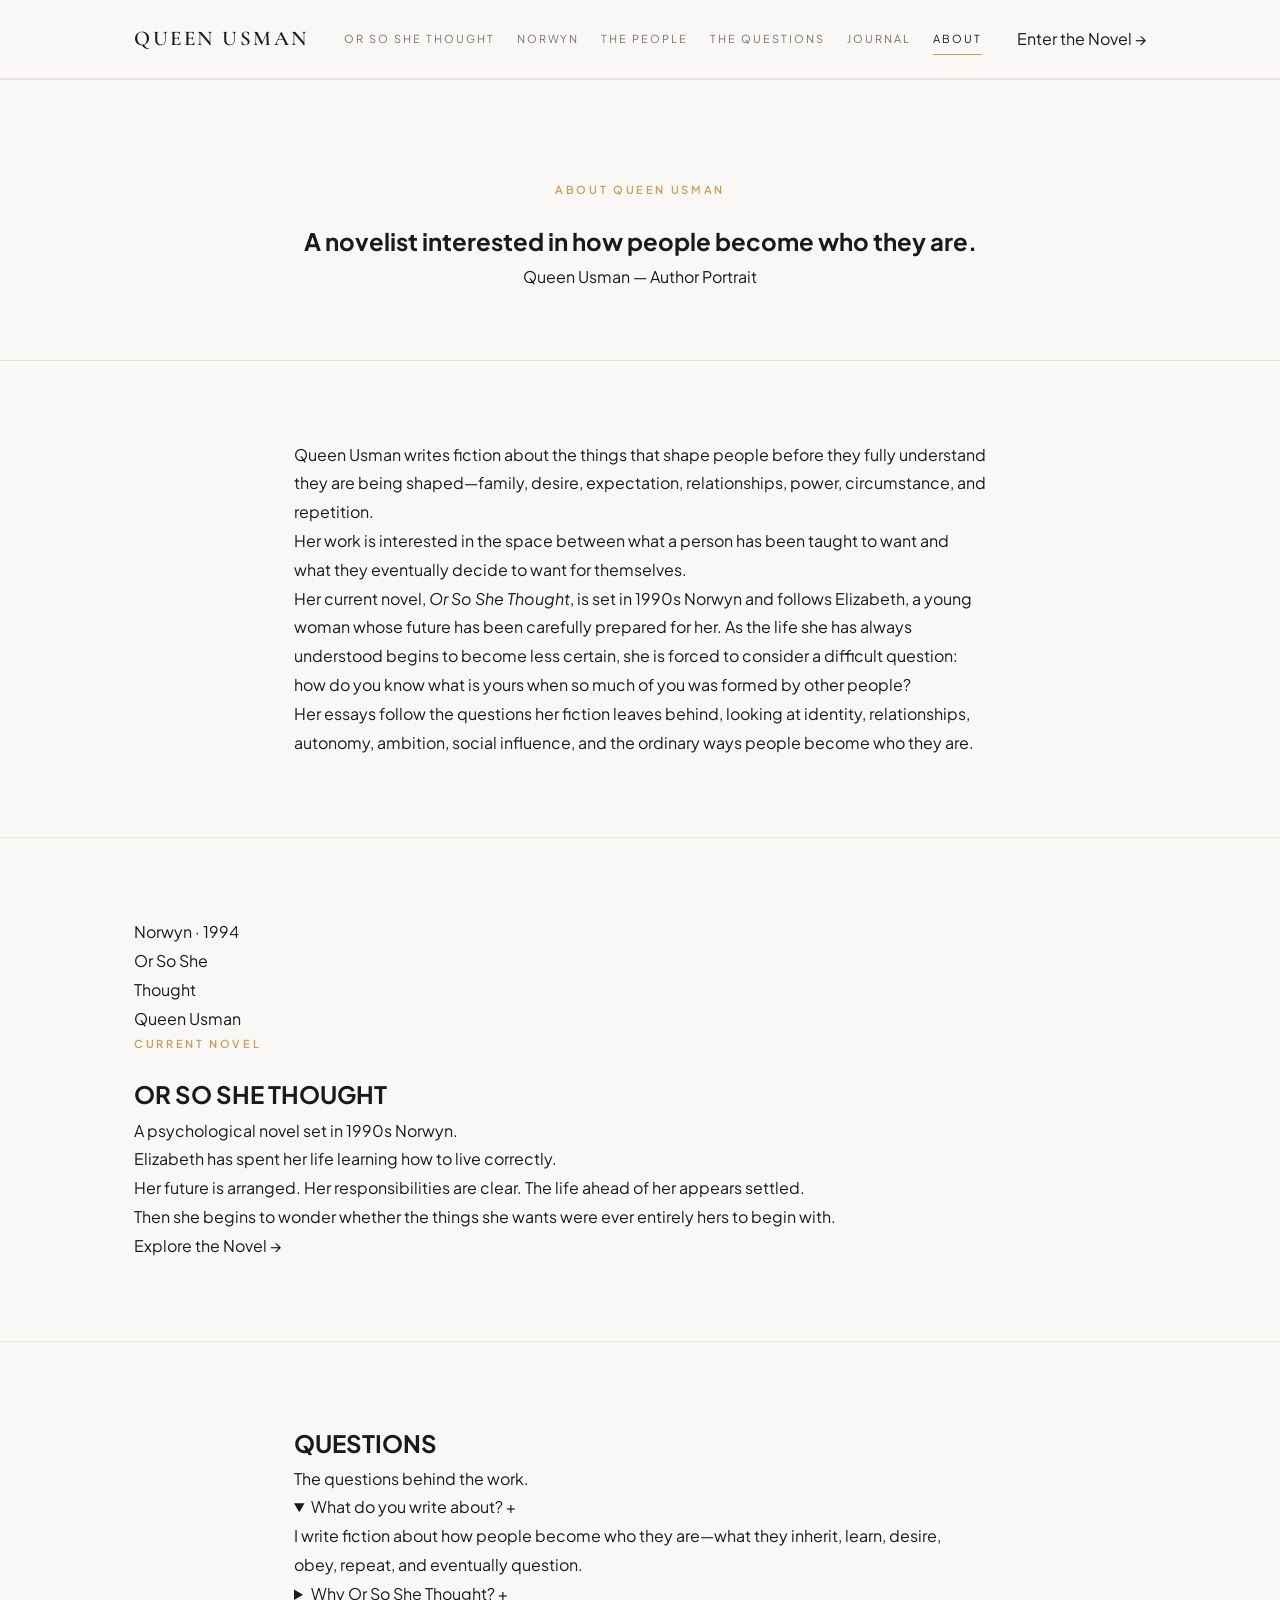
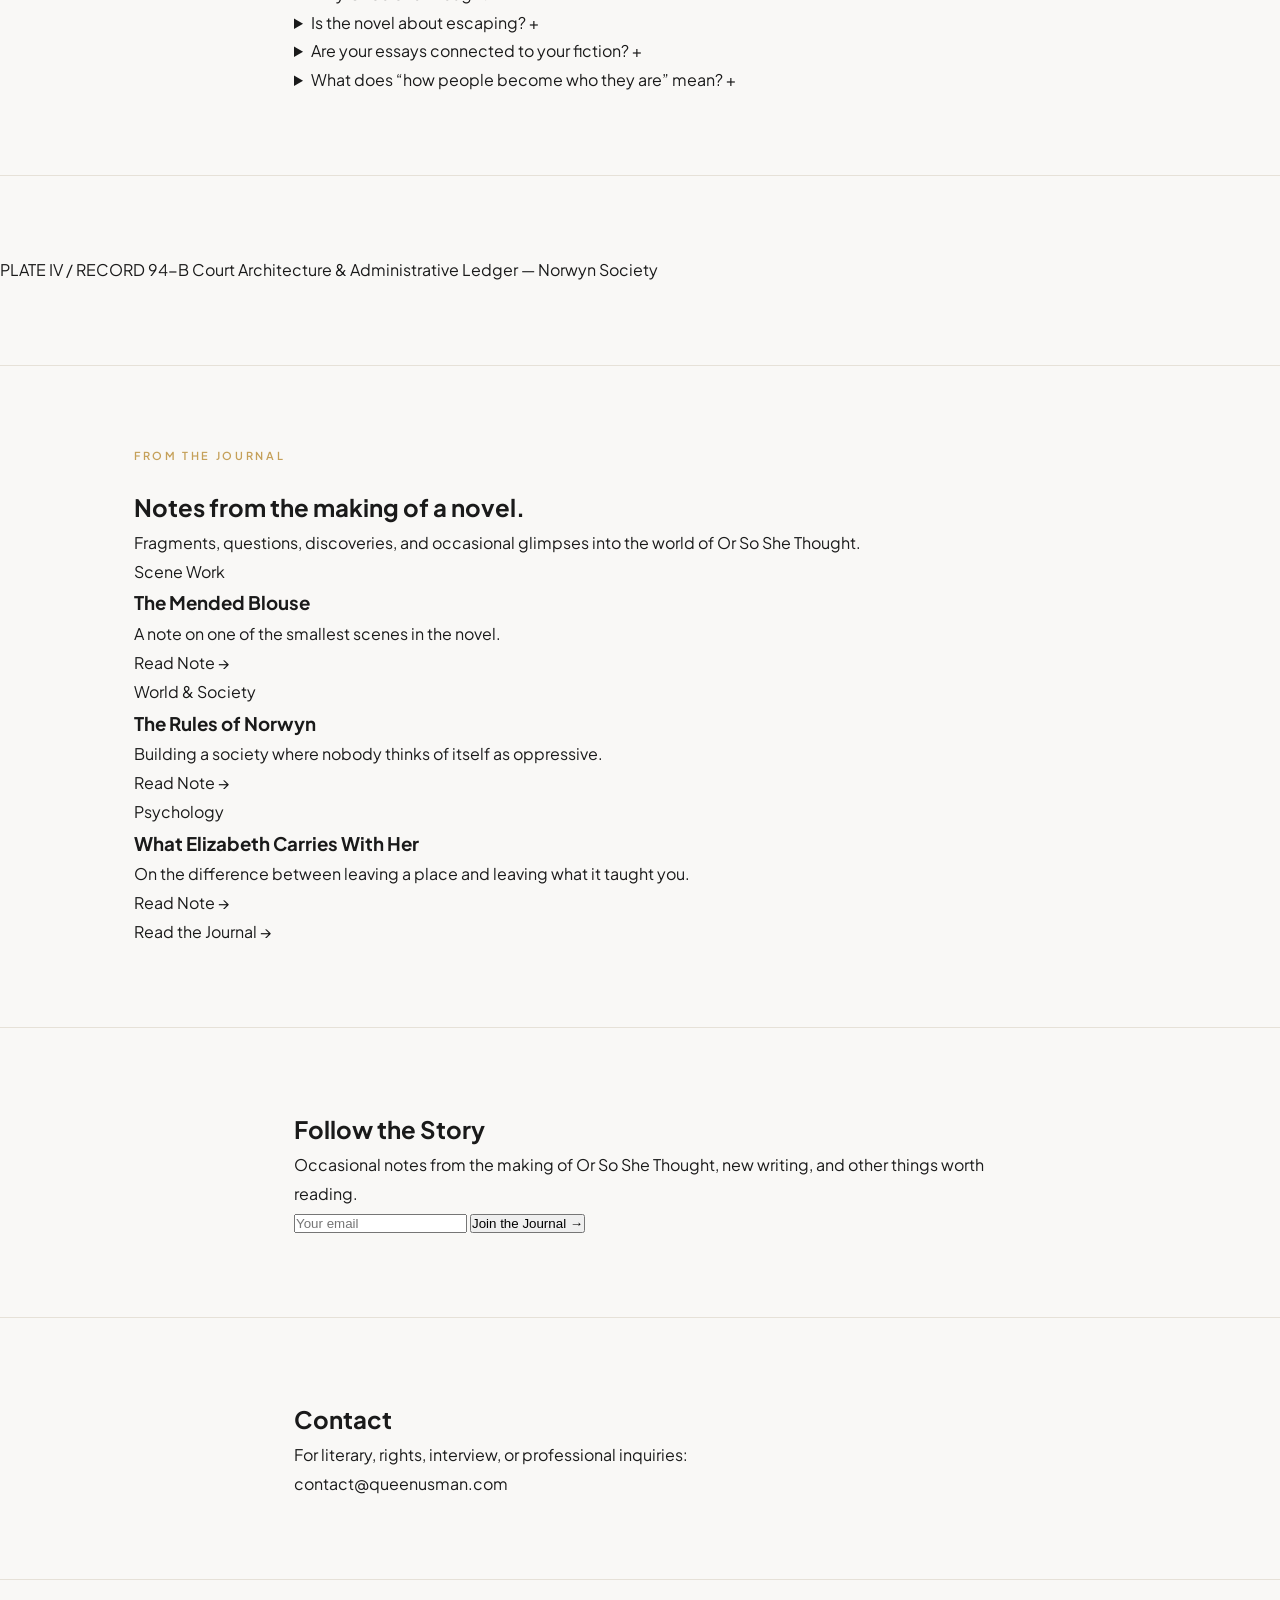
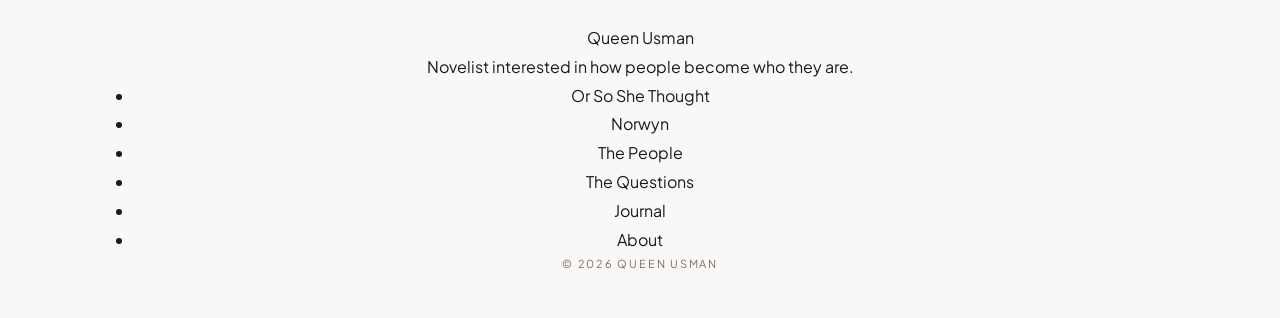
==== commit 32684e5b: "Update about.html" ====
--- a/about.html
+++ b/about.html
@@ -1,457 +1,283 @@
 <!DOCTYPE html>
 <html lang="en">
 <head>
-<meta charset="UTF-8">
-<meta name="viewport" content="width=device-width, initial-scale=1, viewport-fit=cover">
-<title>About — Queen Usman</title>
-<link rel="preconnect" href="https://fonts.googleapis.com">
-<link rel="preconnect" href="https://fonts.gstatic.com" crossorigin>
-<link href="https://fonts.googleapis.com/css2?family=Fraunces:ital,opsz,wght@0,9..144,400;0,9..144,500;0,9..144,600;1,9..144,400&family=Newsreader:ital,wght@0,400;0,500;1,400&display=swap" rel="stylesheet">
-<style>
-  :root{
-    --ink:#1c1a17;
-    --ink-soft:#2c2925;
-    --ivory:#f4efe6;
-    --paper:#ece5d8;
-    --gray:#8d867a;
-    --accent:#7a3428;
-    --rule: rgba(28,26,23,0.14);
-    --rule-on-dark: rgba(244,239,230,0.16);
-    --maxw: 1180px;
-    box-sizing: border-box;
-    padding-top: env(safe-area-inset-top, 0px);
-    padding-bottom: env(safe-area-inset-bottom, 0px);
-  }
-  *{box-sizing:inherit;}
-  html{scroll-padding-top: 90px;}
-  html,body{height:auto;}
-  body{
-    margin:0;
-    background: var(--ivory);
-    color: var(--ink);
-    font-family: 'Newsreader', Georgia, 'Times New Roman', serif;
-    font-size: 17px;
-    line-height: 1.65;
-    -webkit-font-smoothing: antialiased;
-  }
-  img{max-width:100%; display:block;}
-  a{color:inherit;}
-  .wrap{ max-width: var(--maxw); margin: 0 auto; padding: 0 32px; }
-  h1,h2,h3{ font-family:'Fraunces', Georgia, serif; font-weight:500; margin:0; letter-spacing: -0.01em; }
-  .eyebrow{
-    font-family:'Newsreader', Georgia, serif;
-    font-style: italic;
-    text-transform: uppercase;
-    letter-spacing: 0.14em;
-    font-size: 12.5px;
-    color: var(--accent);
-    margin: 0 0 18px;
-  }
-  .placeholder{
-    border: 1px dashed rgba(28,26,23,0.35);
-    background: repeating-linear-gradient(135deg, rgba(28,26,23,0.05), rgba(28,26,23,0.05) 10px, transparent 10px, transparent 20px);
-    display:flex; align-items:center; justify-content:center;
-    text-align:center;
-    color: var(--gray);
-    font-family: system-ui, sans-serif;
-    font-size: 12.5px;
-    letter-spacing: 0.03em;
-    padding: 20px;
-  }
-  .placeholder span{max-width: 220px;}
-
-  /* ---------- NAV ---------- */
-  header.site{
-    position: sticky; top:0; z-index: 50;
-    background: rgba(244,239,230,0.92);
-    backdrop-filter: saturate(140%) blur(6px);
-    border-bottom: 1px solid var(--rule);
-    padding-top: env(safe-area-inset-top, 0px);
-  }
-  .nav-inner{
-    max-width: var(--maxw); margin:0 auto; padding: 18px 32px;
-    display:flex; align-items:center; justify-content:space-between; gap: 24px;
-  }
-  .logo{
-    font-family:'Fraunces', serif; font-size: 18px; letter-spacing: 0.06em;
-    text-decoration:none; text-transform: uppercase; white-space:nowrap;
-  }
-  nav.links{ display:flex; align-items:center; gap: 30px; flex-wrap: wrap; }
-  nav.links a{
-    text-decoration:none; font-family: system-ui, sans-serif;
-    font-size: 11.5px; letter-spacing: 0.12em; text-transform: uppercase;
-    color: var(--ink-soft); padding: 4px 0; border-bottom: 1px solid transparent;
-    transition: border-color .2s ease, color .2s ease;
-  }
-  nav.links a:hover, nav.links a:focus-visible{ color: var(--accent); border-color: var(--accent); }
-  .cta-pill{
-    font-family: system-ui, sans-serif; font-size: 11.5px; letter-spacing: 0.1em; text-transform: uppercase;
-    text-decoration:none; color: var(--ivory); background: var(--ink);
-    padding: 10px 18px; border-radius: 999px; white-space:nowrap;
-    transition: background .2s ease;
-  }
-  .cta-pill:hover, .cta-pill:focus-visible{ background: var(--accent); }
-  .nav-toggle{ display:none; }
-
-  /* ---------- HERO ---------- */
-  .hero{ padding: 84px 0 96px; }
-  .hero-grid{
-    display:grid; grid-template-columns: 1.1fr 0.9fr; gap: 64px; align-items: center;
-  }
-  .hero h1{ font-size: clamp(32px, 4.4vw, 52px); line-height: 1.16; max-width: 15ch; }
-  .hero-portrait{ aspect-ratio: 4/5; width: 100%; }
-  .hero-portrait .placeholder{ height:100%; }
-
-  /* ---------- SECTION SPACING ---------- */
-  section{ padding: 88px 0; }
-  .rule-top{ border-top: 1px solid var(--rule); }
-
-  /* ---------- BIOGRAPHY ---------- */
-  .bio-grid{ display:grid; grid-template-columns: 0.6fr 1fr; gap: 64px; }
-  .bio-grid .label{
-    font-family: system-ui, sans-serif; font-size: 11.5px; letter-spacing:0.12em; text-transform: uppercase; color: var(--gray);
-  }
-  .bio-body p{ margin: 0 0 22px; max-width: 62ch; font-size: 18px; }
-  .bio-body p:last-child{ margin-bottom:0; }
-
-  /* ---------- CURRENT NOVEL ---------- */
-  .novel-section{ background: var(--ink); color: var(--ivory); }
-  .novel-section .eyebrow{ color: #c98f7f; }
-  .novel-grid{ display:grid; grid-template-columns: 0.85fr 1.15fr; gap: 64px; align-items:center; }
-  .novel-cover{ aspect-ratio: 2/3; max-width: 340px; }
-  .novel-cover .placeholder{ height:100%; border-color: var(--rule-on-dark); background: repeating-linear-gradient(135deg, rgba(244,239,230,0.06), rgba(244,239,230,0.06) 10px, transparent 10px, transparent 20px); color: rgba(244,239,230,0.55); }
-  .novel-title{ font-size: clamp(26px, 3.4vw, 38px); text-transform: uppercase; letter-spacing: 0.02em; margin-bottom: 10px; }
-  .novel-sub{ font-style: italic; color: rgba(244,239,230,0.7); margin-bottom: 28px; font-size: 17px; }
-  .novel-copy p{ margin: 0 0 18px; max-width: 52ch; font-size: 17.5px; }
-  .novel-cta{
-    display:inline-block; margin-top: 12px; text-decoration:none;
-    font-family: system-ui, sans-serif; font-size: 12px; letter-spacing:0.1em; text-transform:uppercase;
-    border-bottom: 1px solid rgba(244,239,230,0.5); padding-bottom: 4px;
-    transition: border-color .2s ease, opacity .2s ease;
-  }
-  .novel-cta:hover, .novel-cta:focus-visible{ border-color: var(--ivory); opacity: 0.85; }
-
-  /* ---------- QUESTIONS ---------- */
-  .q-head{ max-width: 640px; margin-bottom: 44px; }
-  .q-head h2{ font-size: clamp(24px, 3vw, 32px); margin-bottom: 10px; }
-  .q-head .sub{ color: var(--gray); font-style: italic; }
-  details.q{
-    border-top: 1px solid var(--rule);
-  }
-  details.q:last-of-type{ border-bottom: 1px solid var(--rule); }
-  details.q summary{
-    list-style: none; cursor:pointer;
-    display:flex; align-items:center; justify-content:space-between; gap: 20px;
-    padding: 22px 0; font-family:'Fraunces', serif; font-size: 18px; font-weight: 500;
-  }
-  details.q summary::-webkit-details-marker{ display:none; }
-  details.q summary .mark{
-    flex: none; width: 22px; height: 22px; position: relative;
-  }
-  details.q summary .mark::before, details.q summary .mark::after{
-    content:""; position:absolute; background: var(--ink); top:50%; left:50%;
-    transform: translate(-50%,-50%);
-  }
-  details.q summary .mark::before{ width: 14px; height: 1px; }
-  details.q summary .mark::after{ width: 1px; height: 14px; transition: transform .25s ease, opacity .25s ease; }
-  details.q[open] summary .mark::after{ transform: translate(-50%,-50%) rotate(90deg); opacity: 0; }
-  details.q .a{ padding: 0 0 26px; max-width: 66ch; color: var(--ink-soft); }
-  details.q summary:focus-visible{ outline: 2px solid var(--accent); outline-offset: 4px; }
-
-  /* ---------- VISUAL BREAK ---------- */
-  .visual-break{ padding: 0; }
-  .visual-break .placeholder{ height: clamp(280px, 42vw, 460px); border-left:0; border-right:0; border-radius:0; }
-
-  /* ---------- JOURNAL ---------- */
-  .journal-head{ display:flex; align-items:flex-end; justify-content:space-between; gap: 24px; margin-bottom: 44px; flex-wrap: wrap; }
-  .journal-head h2{ font-size: clamp(24px, 3vw, 32px); }
-  .journal-head p{ color: var(--gray); max-width: 46ch; margin: 8px 0 0; }
-  .journal-link{
-    text-decoration:none; font-family: system-ui, sans-serif; font-size: 12px; letter-spacing: 0.1em; text-transform: uppercase;
-    border-bottom: 1px solid var(--ink); padding-bottom: 4px; white-space:nowrap;
-  }
-  .journal-grid{ display:grid; grid-template-columns: repeat(3, 1fr); gap: 36px; }
-  .journal-card .thumb{ aspect-ratio: 4/3; margin-bottom: 18px; }
-  .journal-card .thumb .placeholder{ height:100%; font-size: 11px; }
-  .journal-card h3{ font-size: 18px; margin-bottom: 8px; line-height:1.3; }
-  .journal-card p{ margin:0; color: var(--gray); font-size: 15.5px; }
-
-  /* ---------- NEWSLETTER ---------- */
-  .newsletter{ background: var(--paper); }
-  .newsletter-inner{ max-width: 560px; }
-  .newsletter h2{ font-size: clamp(22px, 2.8vw, 28px); margin-bottom: 14px; }
-  .newsletter p{ color: var(--ink-soft); margin: 0 0 30px; max-width: 48ch; }
-  form.signup{ display:flex; gap: 14px; flex-wrap: wrap; }
-  form.signup input[type="email"]{
-    flex: 1 1 240px; min-width: 0;
-    background: transparent; border: none; border-bottom: 1px solid var(--ink);
-    padding: 10px 2px; font-family: 'Newsreader', serif; font-size: 16px; color: var(--ink);
-  }
-  form.signup input[type="email"]::placeholder{ color: var(--gray); }
-  form.signup input[type="email"]:focus-visible{ outline: none; border-bottom-color: var(--accent); }
-  form.signup button{
-    flex: none; background: var(--ink); color: var(--ivory); border: none; cursor:pointer;
-    padding: 12px 22px; border-radius: 999px;
-    font-family: system-ui, sans-serif; font-size: 12px; letter-spacing: 0.1em; text-transform: uppercase;
-    transition: background .2s ease;
-  }
-  form.signup button:hover, form.signup button:focus-visible{ background: var(--accent); }
-
-  /* ---------- CONTACT ---------- */
-  .contact-inner{ max-width: 560px; }
-  .contact-inner h2{ font-size: clamp(22px, 2.8vw, 28px); margin-bottom: 14px; }
-  .contact-inner p{ margin: 0 0 8px; color: var(--ink-soft); }
-  .contact-inner .email-placeholder{
-    display:inline-block; margin-top: 6px; font-style: italic; color: var(--gray);
-    border-bottom: 1px dashed rgba(28,26,23,0.35); padding-bottom: 2px;
-  }
-
-  /* ---------- FOOTER ---------- */
-  footer.site{ background: var(--ink); color: rgba(244,239,230,0.82); padding: 64px 0 40px; }
-  .footer-grid{ display:flex; justify-content:space-between; gap: 40px; flex-wrap: wrap; padding-bottom: 40px; border-bottom: 1px solid var(--rule-on-dark); }
-  .footer-brand .logo{ color: var(--ivory); }
-  .footer-brand p{ margin: 10px 0 0; color: rgba(244,239,230,0.55); font-style: italic; max-width: 34ch; }
-  .footer-nav{ display:flex; flex-direction:column; gap: 10px; }
-  .footer-nav a{ text-decoration:none; font-family: system-ui, sans-serif; font-size: 12px; letter-spacing: 0.1em; text-transform: uppercase; color: rgba(244,239,230,0.75); }
-  .footer-nav a:hover{ color: var(--ivory); }
-  .footer-bottom{ display:flex; justify-content:space-between; gap: 20px; flex-wrap: wrap; padding-top: 26px; font-family: system-ui, sans-serif; font-size: 12px; color: rgba(244,239,230,0.5); }
-  .footer-social a{ color: rgba(244,239,230,0.5); text-decoration:none; margin-left: 18px; }
-  .footer-social a:first-child{ margin-left:0; }
-  .footer-social a:hover{ color: var(--ivory); }
-  .missing-note{ font-style: italic; }
-
-  /* ---------- DARK MODE (viewer preference) ---------- */
-  @media (prefers-color-scheme: dark){
-    :root:not([data-theme="light"]){
-      --ink:#f4efe6;
-      --ink-soft:#d9d2c4;
-      --ivory:#17140f;
-      --paper:#1e1a14;
-      --gray:#948c7d;
-      --rule: rgba(244,239,230,0.14);
-      --rule-on-dark: rgba(244,239,230,0.14);
-    }
-    body:not([data-theme="light"]) header.site{ background: rgba(23,20,15,0.92); }
-    body:not([data-theme="light"]) .novel-section{ background:#0e0c09; }
-    body:not([data-theme="light"]) footer.site{ background:#0e0c09; }
-    body:not([data-theme="light"]) .cta-pill{ color:#17140f; }
-    body:not([data-theme="light"]) form.signup button{ color:#17140f; }
-  }
-
-  /* ---------- RESPONSIVE ---------- */
-  @media (max-width: 880px){
-    .hero-grid, .bio-grid, .novel-grid{ grid-template-columns: 1fr; }
-    .hero-grid{ gap: 40px; }
-    .hero-portrait{ order:-1; max-width: 360px; }
-    .journal-grid{ grid-template-columns: 1fr 1fr; }
-    nav.links{ display:none; }
-  }
-  @media (max-width: 560px){
-    .wrap{ padding: 0 20px; }
-    .nav-inner{ padding: 16px 20px; }
-    .journal-grid{ grid-template-columns: 1fr; }
-    section{ padding: 64px 0; }
-    .hero{ padding: 56px 0 64px; }
-    form.signup{ flex-direction: column; align-items: stretch; }
-    form.signup button{ align-self: flex-start; }
-    .footer-bottom{ flex-direction: column; align-items:flex-start; }
-    .footer-social{ margin-top: 6px; }
-    .footer-social a{ margin-left:0; margin-right: 18px; }
-  }
-
-  @media (prefers-reduced-motion: reduce){
-    *{ transition: none !important; }
-  }
-</style>
+  <meta charset="UTF-8">
+  <meta name="viewport" content="width=device-width, initial-scale=1.0">
+  <title>About | Queen Usman — Novelist</title>
+  <meta name="description" content="Queen Usman is a novelist interested in how people become who they are. Author of Or So She Thought.">
+  <link rel="stylesheet" href="styles.css">
 </head>
 <body>
 
-<header class="site">
-  <div class="nav-inner">
-    <a class="logo" href="#" aria-label="Queen Usman — Home">Queen Usman</a>
-    <nav class="links" aria-label="Primary">
-      <a href="#">Or So She Thought</a>
-      <a href="#">Norwyn</a>
-      <a href="#">The People</a>
-      <a href="#">The Questions</a>
-      <a href="#">Journal</a>
-      <a href="#" aria-current="page">About</a>
-    </nav>
-    <a class="cta-pill" href="#">Enter the Novel →</a>
-  </div>
-</header>
-
-<main>
-
-  <!-- 1. HERO -->
-  <section class="hero">
-    <div class="wrap hero-grid">
-      <div>
-        <p class="eyebrow">About Queen Usman</p>
-        <h1>A novelist interested in how people become who they are.</h1>
-      </div>
-      <div class="hero-portrait">
-        <div class="placeholder"><span>PORTRAIT IMAGE — literary, editorial author photo. Provide file to replace.</span></div>
+  <!-- ============================================================
+       GLOBAL NAVIGATION (NOVELIST-FIRST)
+       ============================================================ -->
+  <header class="site-header">
+    <div class="header-inner">
+      <a class="site-name" href="index.html">Queen Usman</a>
+      <nav class="primary-nav" aria-label="Main Navigation">
+        <ul class="nav-links">
+          <li><a href="https://queenusman.github.io/or-so-she-thought/">Or So She Thought</a></li>
+          <li><a href="#norwyn">Norwyn</a></li>
+          <li><a href="#the-people">The People</a></li>
+          <li><a href="#questions">The Questions</a></li>
+          <li><a href="#journal">Journal</a></li>
+          <li><a href="about.html" aria-current="page">About</a></li>
+        </ul>
+      </nav>
+      <div class="nav-action">
+        <a class="nav-cta" href="https://queenusman.github.io/or-so-she-thought/">Enter the Novel &rarr;</a>
       </div>
     </div>
-  </section>
-
-  <!-- 2. BIOGRAPHY -->
-  <section class="rule-top">
-    <div class="wrap bio-grid">
-      <div class="label">Biography</div>
-      <div class="bio-body">
-        <p>Queen Usman writes fiction about the things that shape people before they fully understand they are being shaped—family, desire, expectation, relationships, power, circumstance, and repetition.</p>
-        <p>Her work is interested in the space between what a person has been taught to want and what they eventually decide to want for themselves.</p>
-        <p>Her current novel, Or So She Thought, is set in 1990s Norwyn and follows Elizabeth, a young woman whose future has been carefully prepared for her. As the life she has always understood begins to become less certain, she is forced to consider a difficult question: how do you know what is yours when so much of you was formed by other people?</p>
-        <p>Her essays follow the questions her fiction leaves behind, looking at identity, relationships, autonomy, ambition, social influence, and the ordinary ways people become who they are.</p>
+  </header>
+
+  <main>
+
+    <!-- ============================================================
+         1. HERO / INTRODUCTION
+         ============================================================ -->
+    <section class="about-hero">
+      <div class="wrap-wide">
+        <div class="hero-grid">
+          <div class="hero-text-block">
+            <span class="eyebrow">About Queen Usman</span>
+            <h1 class="hero-title">A novelist interested in how people become who they are.</h1>
+          </div>
+          
+          <div class="hero-portrait-frame">
+            <!-- Author Portrait Placeholder: Replace with your final photograph asset -->
+            <div class="portrait-plate">
+              <span class="plate-label">Queen Usman &mdash; Author Portrait</span>
+            </div>
+          </div>
+        </div>
+      </div>
+    </section>
+
+    <!-- ============================================================
+         2. BIOGRAPHY
+         ============================================================ -->
+    <section class="bio-section">
+      <div class="wrap">
+        <div class="bio-prose">
+          <p>Queen Usman writes fiction about the things that shape people before they fully understand they are being shaped&mdash;family, desire, expectation, relationships, power, circumstance, and repetition.</p>
+          <p>Her work is interested in the space between what a person has been taught to want and what they eventually decide to want for themselves.</p>
+          <p>Her current novel, <em>Or So She Thought</em>, is set in 1990s Norwyn and follows Elizabeth, a young woman whose future has been carefully prepared for her. As the life she has always understood begins to become less certain, she is forced to consider a difficult question: how do you know what is yours when so much of you was formed by other people?</p>
+          <p>Her essays follow the questions her fiction leaves behind, looking at identity, relationships, autonomy, ambition, social influence, and the ordinary ways people become who they are.</p>
+        </div>
+      </div>
+    </section>
+
+    <!-- ============================================================
+         3. CURRENT NOVEL
+         ============================================================ -->
+    <section class="novel-feature-section" id="or-so-she-thought">
+      <div class="wrap-wide">
+        <div class="novel-feature-card">
+          <!-- Book Plate Element -->
+          <div class="book-plate">
+            <div class="book-plate-inner">
+              <span class="book-plate-era">Norwyn &middot; 1994</span>
+              <div class="book-plate-title">Or So She<br>Thought</div>
+              <span class="book-plate-author">Queen Usman</span>
+            </div>
+          </div>
+
+          <!-- Feature Text -->
+          <div class="novel-feature-content">
+            <span class="eyebrow">Current Novel</span>
+            <h2 class="novel-feature-title">OR SO SHE THOUGHT</h2>
+            <p class="novel-feature-sub">A psychological novel set in 1990s Norwyn.</p>
+            
+            <div class="novel-feature-copy">
+              <p>Elizabeth has spent her life learning how to live correctly.</p>
+              <p>Her future is arranged. Her responsibilities are clear. The life ahead of her appears settled.</p>
+              <p>Then she begins to wonder whether the things she wants were ever entirely hers to begin with.</p>
+            </div>
+
+            <a class="btn-primary" href="https://queenusman.github.io/or-so-she-thought/">Explore the Novel &rarr;</a>
+          </div>
+        </div>
+      </div>
+    </section>
+
+    <!-- ============================================================
+         4. QUESTIONS (KEYBOARD ACCESSIBLE ACCORDION)
+         ============================================================ -->
+    <section class="questions-section" id="questions">
+      <div class="wrap">
+        <div class="section-lead">
+          <h2 class="section-heading">QUESTIONS</h2>
+          <p class="section-subtitle">The questions behind the work.</p>
+        </div>
+
+        <div class="accordion-group">
+          
+          <details class="accordion-item" open>
+            <summary class="accordion-trigger">
+              <span>What do you write about?</span>
+              <span class="accordion-icon" aria-hidden="true">+</span>
+            </summary>
+            <div class="accordion-panel">
+              <p>I write fiction about how people become who they are&mdash;what they inherit, learn, desire, obey, repeat, and eventually question.</p>
+            </div>
+          </details>
+
+          <details class="accordion-item">
+            <summary class="accordion-trigger">
+              <span>Why Or So She Thought?</span>
+              <span class="accordion-icon" aria-hidden="true">+</span>
+            </summary>
+            <div class="accordion-panel">
+              <p>The novel began with a question about choice: what does it mean to choose when the person doing the choosing has already been shaped by family, expectation, privilege, relationships, and circumstance?</p>
+            </div>
+          </details>
+
+          <details class="accordion-item">
+            <summary class="accordion-trigger">
+              <span>Is the novel about escaping?</span>
+              <span class="accordion-icon" aria-hidden="true">+</span>
+            </summary>
+            <div class="accordion-panel">
+              <p>Leaving is part of Elizabeth's story, but escape is not the answer the novel is interested in. The more difficult question is what a person carries with them after they leave.</p>
+            </div>
+          </details>
+
+          <details class="accordion-item">
+            <summary class="accordion-trigger">
+              <span>Are your essays connected to your fiction?</span>
+              <span class="accordion-icon" aria-hidden="true">+</span>
+            </summary>
+            <div class="accordion-panel">
+              <p>Yes. My fiction is where the questions become stories. My essays follow the questions those stories leave behind and examine them in ordinary life.</p>
+            </div>
+          </details>
+
+          <details class="accordion-item">
+            <summary class="accordion-trigger">
+              <span>What does &ldquo;how people become who they are&rdquo; mean?</span>
+              <span class="accordion-icon" aria-hidden="true">+</span>
+            </summary>
+            <div class="accordion-panel">
+              <p>I am interested in the point where something repeated becomes familiar, where familiarity becomes expectation, and where expectation can begin to feel like part of a person rather than something they learned.</p>
+            </div>
+          </details>
+
+        </div>
+      </div>
+    </section>
+
+    <!-- ============================================================
+         5. VISUAL BREAK (NORWYN ARCHIVAL PLATE)
+         ============================================================ -->
+    <section class="visual-break-section" aria-label="Visual Archive">
+      <div class="visual-break-plate">
+        <div class="visual-break-annotation">
+          <span class="archive-ref">PLATE IV / RECORD 94-B</span>
+          <span class="archive-subject">Court Architecture &amp; Administrative Ledger &mdash; Norwyn Society</span>
+        </div>
+      </div>
+    </section>
+
+    <!-- ============================================================
+         6. JOURNAL
+         ============================================================ -->
+    <section class="journal-section" id="journal">
+      <div class="wrap-wide">
+        <div class="section-lead">
+          <span class="eyebrow">From the Journal</span>
+          <h2 class="section-heading">Notes from the making of a novel.</h2>
+          <p class="journal-desc">Fragments, questions, discoveries, and occasional glimpses into the world of Or So She Thought.</p>
+        </div>
+
+        <div class="journal-grid">
+          
+          <article class="journal-card">
+            <span class="journal-tag">Scene Work</span>
+            <h3 class="journal-card-title">The Mended Blouse</h3>
+            <p class="journal-card-summary">A note on one of the smallest scenes in the novel.</p>
+            <a class="journal-link" href="#">Read Note &rarr;</a>
+          </article>
+
+          <article class="journal-card">
+            <span class="journal-tag">World &amp; Society</span>
+            <h3 class="journal-card-title">The Rules of Norwyn</h3>
+            <p class="journal-card-summary">Building a society where nobody thinks of itself as oppressive.</p>
+            <a class="journal-link" href="#">Read Note &rarr;</a>
+          </article>
+
+          <article class="journal-card">
+            <span class="journal-tag">Psychology</span>
+            <h3 class="journal-card-title">What Elizabeth Carries With Her</h3>
+            <p class="journal-card-summary">On the difference between leaving a place and leaving what it taught you.</p>
+            <a class="journal-link" href="#">Read Note &rarr;</a>
+          </article>
+
+        </div>
+
+        <div class="journal-action">
+          <a class="btn-text" href="#">Read the Journal &rarr;</a>
+        </div>
+      </div>
+    </section>
+
+    <!-- ============================================================
+         7. NEWSLETTER (LITERARY CORRESPONDENCE)
+         ============================================================ -->
+    <section class="newsletter-section">
+      <div class="wrap">
+        <div class="newsletter-inner">
+          <h2 class="newsletter-title">Follow the Story</h2>
+          <p class="newsletter-copy">Occasional notes from the making of Or So She Thought, new writing, and other things worth reading.</p>
+          
+          <form class="newsletter-form" action="#" method="post" onsubmit="event.preventDefault();">
+            <input type="email" class="newsletter-input" placeholder="Your email" required aria-label="Your email">
+            <button type="submit" class="newsletter-btn">Join the Journal &rarr;</button>
+          </form>
+        </div>
+      </div>
+    </section>
+
+    <!-- ============================================================
+         8. CONTACT
+         ============================================================ -->
+    <section class="contact-section">
+      <div class="wrap">
+        <h2 class="contact-title">Contact</h2>
+        <p class="contact-copy">For literary, rights, interview, or professional inquiries:</p>
+        <p class="contact-channel"><a class="contact-link" href="mailto:contact@queenusman.com">contact@queenusman.com</a></p>
+      </div>
+    </section>
+
+  </main>
+
+  <!-- ============================================================
+       9. FOOTER
+       ============================================================ -->
+  <footer class="site-footer">
+    <div class="wrap-wide">
+      <div class="footer-top">
+        <div class="footer-identity">
+          <span class="footer-brand">Queen Usman</span>
+          <p class="footer-strapline">Novelist interested in how people become who they are.</p>
+        </div>
+        <nav class="footer-nav" aria-label="Footer Navigation">
+          <ul>
+            <li><a href="https://queenusman.github.io/or-so-she-thought/">Or So She Thought</a></li>
+            <li><a href="#norwyn">Norwyn</a></li>
+            <li><a href="#the-people">The People</a></li>
+            <li><a href="#questions">The Questions</a></li>
+            <li><a href="#journal">Journal</a></li>
+            <li><a href="about.html">About</a></li>
+          </ul>
+        </nav>
+      </div>
+
+      <div class="footer-bottom">
+        <p class="footer-copyright">&copy; 2026 Queen Usman</p>
       </div>
     </div>
-  </section>
-
-  <!-- 3. CURRENT NOVEL -->
-  <section class="novel-section">
-    <div class="wrap novel-grid">
-      <div class="novel-cover">
-        <div class="placeholder"><span>BOOK COVER — Or So She Thought. Provide file to replace.</span></div>
-      </div>
-      <div>
-        <p class="eyebrow">Current Novel</p>
-        <h2 class="novel-title">Or So She Thought</h2>
-        <p class="novel-sub">A psychological novel set in 1990s Norwyn.</p>
-        <div class="novel-copy">
-          <p>Elizabeth has spent her life learning how to live correctly.</p>
-          <p>Her future is arranged. Her responsibilities are clear. The life ahead of her appears settled.</p>
-          <p>Then she begins to wonder whether the things she wants were ever entirely hers to begin with.</p>
-        </div>
-        <a class="novel-cta" href="#">Explore the Novel →</a>
-      </div>
-    </div>
-  </section>
-
-  <!-- 4. QUESTIONS -->
-  <section class="rule-top">
-    <div class="wrap">
-      <div class="q-head">
-        <h2>Questions</h2>
-        <p class="sub">The questions behind the work.</p>
-      </div>
-
-      <details class="q">
-        <summary><span>What do you write about?</span><span class="mark"></span></summary>
-        <div class="a">I write fiction about how people become who they are—what they inherit, learn, desire, obey, repeat, and eventually question.</div>
-      </details>
-
-      <details class="q">
-        <summary><span>Why Or So She Thought?</span><span class="mark"></span></summary>
-        <div class="a">The novel began with a question about choice: what does it mean to choose when the person doing the choosing has already been shaped by family, expectation, privilege, relationships, and circumstance?</div>
-      </details>
-
-      <details class="q">
-        <summary><span>Is the novel about escaping?</span><span class="mark"></span></summary>
-        <div class="a">Leaving is part of Elizabeth's story, but escape is not the answer the novel is interested in. The more difficult question is what a person carries with them after they leave.</div>
-      </details>
-
-      <details class="q">
-        <summary><span>Are your essays connected to your fiction?</span><span class="mark"></span></summary>
-        <div class="a">Yes. My fiction is where the questions become stories. My essays follow the questions those stories leave behind and examine them in ordinary life.</div>
-      </details>
-
-      <details class="q">
-        <summary><span>What does "how people become who they are" mean?</span><span class="mark"></span></summary>
-        <div class="a">I am interested in the point where something repeated becomes familiar, where familiarity becomes expectation, and where expectation can begin to feel like part of a person rather than something they learned.</div>
-      </details>
-    </div>
-  </section>
-
-  <!-- 5. VISUAL BREAK -->
-  <section class="visual-break">
-    <div class="placeholder"><span>FULL-WIDTH VISUAL — archival document, old photograph, or manuscript detail connected to Norwyn. Provide file to replace.</span></div>
-  </section>
-
-  <!-- 6. JOURNAL -->
-  <section>
-    <div class="wrap">
-      <div class="journal-head">
-        <div>
-          <p class="eyebrow" style="margin-bottom:6px;">From the Journal</p>
-          <h2>Notes from the making of a novel.</h2>
-          <p>Fragments, questions, discoveries, and occasional glimpses into the world of Or So She Thought.</p>
-        </div>
-        <a class="journal-link" href="#">Read the Journal →</a>
-      </div>
-      <div class="journal-grid">
-        <article class="journal-card">
-          <div class="thumb"><div class="placeholder"><span>IMAGE</span></div></div>
-          <h3>The Mended Blouse</h3>
-          <p>A note on one of the smallest scenes in the novel.</p>
-        </article>
-        <article class="journal-card">
-          <div class="thumb"><div class="placeholder"><span>IMAGE</span></div></div>
-          <h3>The Rules of Norwyn</h3>
-          <p>Building a society where nobody thinks of itself as oppressive.</p>
-        </article>
-        <article class="journal-card">
-          <div class="thumb"><div class="placeholder"><span>IMAGE</span></div></div>
-          <h3>What Elizabeth Carries With Her</h3>
-          <p>On the difference between leaving a place and leaving what it taught you.</p>
-        </article>
-      </div>
-    </div>
-  </section>
-
-  <!-- 7. NEWSLETTER -->
-  <section class="newsletter">
-    <div class="wrap">
-      <div class="newsletter-inner">
-        <h2>Follow the story</h2>
-        <p>Occasional notes from the making of Or So She Thought, new writing, and other things worth reading.</p>
-        <form class="signup" onsubmit="return false;">
-          <label for="email" class="sr-only" style="position:absolute;width:1px;height:1px;overflow:hidden;clip:rect(0,0,0,0);">Your email</label>
-          <input id="email" type="email" placeholder="Your email" required>
-          <button type="submit">Join the Journal →</button>
-        </form>
-      </div>
-    </div>
-  </section>
-
-  <!-- 8. CONTACT -->
-  <section class="rule-top">
-    <div class="wrap">
-      <div class="contact-inner">
-        <h2>Contact</h2>
-        <p>For literary, rights, interview, or professional inquiries:</p>
-        <span class="email-placeholder">[ EMAIL ADDRESS — provide the address to use here ]</span>
-      </div>
-    </div>
-  </section>
-
-</main>
-
-<footer class="site">
-  <div class="wrap">
-    <div class="footer-grid">
-      <div class="footer-brand">
-        <a class="logo" href="#">Queen Usman</a>
-        <p>Novelist interested in how people become who they are.</p>
-      </div>
-      <nav class="footer-nav" aria-label="Footer">
-        <a href="#">Or So She Thought</a>
-        <a href="#">Norwyn</a>
-        <a href="#">The People</a>
-        <a href="#">The Questions</a>
-        <a href="#">Journal</a>
-        <a href="#">About</a>
-      </nav>
-    </div>
-    <div class="footer-bottom">
-      <span class="missing-note">Social links — none provided yet</span>
-      <span class="footer-social">
-        <!-- Add existing valid social links here, e.g.: <a href="https://instagram.com/...">Instagram</a> -->
-      </span>
-    </div>
-  </div>
-</footer>
+  </footer>
 
 </body>
 </html>
--- a/styles.css
+++ b/styles.css
@@ -0,0 +1,857 @@
+/* ============================================================
+   Queen Usman — Editorial Luxury (Mobile-First Architecture)
+   Palette: Warm Alabaster (#F9F8F6) | Deep Onyx (#1A1A1A) | Burnished Amber (#C5A059)
+   ============================================================ */
+
+@import url('https://fonts.googleapis.com/css2?family=Cormorant+Garamond:ital,wght@0,400;0,500;0,600;0,700;1,400;1,600&family=Plus+Jakarta+Sans:wght@300;400;500;600;700&display=swap');
+
+:root {
+  --alabaster: #F9F8F6;
+  --onyx: #1A1A1A;
+  --amber: #C5A059;
+  --muted-stone: #78736B;
+  --border-hairline: #E6E1D8;
+  --surface-card: #FFFFFF;
+
+  --font-serif: 'Cormorant Garamond', Georgia, serif;
+  --font-sans: 'Plus Jakarta Sans', -apple-system, BlinkMacSystemFont, sans-serif;
+  --shadow-plate: 0 14px 34px rgba(26, 26, 26, 0.05), 0 2px 6px rgba(26, 26, 26, 0.02);
+}
+
+* {
+  box-sizing: border-box;
+  margin: 0;
+  padding: 0;
+}
+
+html, body {
+  width: 100%;
+  overflow-x: hidden; /* Guarantees zero side-scroll on phones */
+  scroll-behavior: smooth;
+}
+
+body {
+  background-color: var(--alabaster);
+  color: var(--onyx);
+  font-family: var(--font-sans);
+  font-size: 16px;
+  line-height: 1.8;
+  -webkit-font-smoothing: antialiased;
+}
+
+a {
+  color: inherit;
+  text-decoration: none;
+  -webkit-tap-highlight-color: transparent;
+}
+
+/* Base Responsive Containers */
+.wrap {
+  width: 100%;
+  max-width: 740px;
+  margin: 0 auto;
+  padding: 0 24px;
+}
+
+.wrap-wide {
+  width: 100%;
+  max-width: 1060px;
+  margin: 0 auto;
+  padding: 0 24px;
+}
+
+/* Header & Mobile-Friendly Nav */
+header.site-header {
+  border-bottom: 1px solid var(--border-hairline);
+  background-color: rgba(249, 248, 246, 0.96);
+  backdrop-filter: blur(8px);
+  position: sticky;
+  top: 0;
+  z-index: 100;
+}
+
+.header-inner {
+  max-width: 1060px;
+  margin: 0 auto;
+  padding: 20px 24px;
+  display: flex;
+  justify-content: space-between;
+  align-items: center;
+  gap: 16px;
+}
+
+.site-name {
+  font-family: var(--font-serif);
+  font-size: 21px;
+  font-weight: 600;
+  letter-spacing: 0.12em;
+  text-transform: uppercase;
+  color: var(--onyx);
+  white-space: nowrap;
+}
+
+nav.primary-nav ul {
+  display: flex;
+  list-style: none;
+  gap: 22px;
+  flex-wrap: wrap;
+}
+
+nav.primary-nav a {
+  font-size: 11px;
+  letter-spacing: 0.18em;
+  text-transform: uppercase;
+  color: var(--muted-stone);
+  padding: 6px 0;
+  display: inline-block;
+  border-bottom: 1px solid transparent;
+  transition: all 0.2s ease;
+}
+
+nav.primary-nav a:hover,
+nav.primary-nav a[aria-current="page"] {
+  color: var(--onyx);
+  border-bottom-color: var(--amber);
+}
+
+/* Hero Section */
+.hero {
+  padding: 96px 0 72px;
+  text-align: center;
+}
+
+.hero-name {
+  font-family: var(--font-serif);
+  font-size: clamp(40px, 9vw, 84px);
+  font-weight: 400;
+  letter-spacing: 0.02em;
+  line-height: 1.08;
+  margin-bottom: 18px;
+  color: var(--onyx);
+}
+
+.hero-line {
+  font-family: var(--font-serif);
+  font-style: italic;
+  font-size: clamp(19px, 4.5vw, 28px);
+  color: var(--muted-stone);
+  max-width: 32ch;
+  margin: 0 auto 34px;
+  line-height: 1.45;
+}
+
+.hero-actions {
+  display: flex;
+  justify-content: center;
+  flex-wrap: wrap;
+  gap: 24px;
+}
+
+.hero-actions a {
+  font-size: 11px;
+  letter-spacing: 0.18em;
+  text-transform: uppercase;
+  color: var(--muted-stone);
+  border-bottom: 1px solid var(--border-hairline);
+  padding: 4px 2px;
+  transition: all 0.2s ease;
+}
+
+.hero-actions a:hover {
+  color: var(--amber);
+  border-color: var(--amber);
+}
+
+/* Universal Section Spacing */
+section {
+  padding: 80px 0;
+  border-top: 1px solid var(--border-hairline);
+}
+
+.eyebrow {
+  font-size: 11px;
+  letter-spacing: 0.24em;
+  text-transform: uppercase;
+  color: var(--amber);
+  font-weight: 600;
+  margin-bottom: 20px;
+  display: block;
+}
+
+/* Novel Showcase Card */
+.novel-showcase-card {
+  display: grid;
+  grid-template-columns: 280px 1fr;
+  gap: 52px;
+  align-items: center;
+  background-color: var(--surface-card);
+  border: 1px solid var(--border-hairline);
+  padding: 48px 40px;
+  box-shadow: var(--shadow-plate);
+}
+
+.book-leaf-preview {
+  width: 100%;
+  aspect-ratio: 2 / 3;
+  background-color: var(--alabaster);
+  border: 1px solid var(--border-hairline);
+  padding: 28px 20px;
+  display: flex;
+  flex-direction: column;
+  justify-content: space-between;
+  text-align: center;
+  position: relative;
+}
+
+.book-leaf-preview::before {
+  content: '';
+  position: absolute;
+  top: 0;
+  left: 0;
+  bottom: 0;
+  width: 3px;
+  background-color: var(--amber);
+}
+
+.book-leaf-tag {
+  font-size: 9px;
+  letter-spacing: 0.22em;
+  text-transform: uppercase;
+  color: var(--muted-stone);
+}
+
+.book-leaf-title {
+  font-family: var(--font-serif);
+  font-size: 25px;
+  font-weight: 500;
+  line-height: 1.2;
+  color: var(--onyx);
+}
+
+.book-leaf-author {
+  font-size: 10px;
+  letter-spacing: 0.2em;
+  text-transform: uppercase;
+  color: var(--muted-stone);
+}
+
+.novel-title {
+  font-family: var(--font-serif);
+  font-size: clamp(30px, 6vw, 46px);
+  font-weight: 500;
+  line-height: 1.15;
+  margin-bottom: 8px;
+  color: var(--onyx);
+}
+
+.novel-meta {
+  font-size: 12px;
+  letter-spacing: 0.14em;
+  text-transform: uppercase;
+  color: var(--muted-stone);
+  margin-bottom: 20px;
+}
+
+.novel-copy p {
+  font-family: var(--font-serif);
+  font-size: 19px;
+  line-height: 1.65;
+  margin-bottom: 16px;
+  color: var(--onyx);
+}
+
+.novel-support {
+  font-size: 14px;
+  line-height: 1.65;
+  margin-bottom: 30px;
+  max-width: 48ch;
+  color: var(--muted-stone);
+}
+
+/* Touch-Friendly Action Buttons */
+.btn {
+  display: inline-flex;
+  align-items: center;
+  justify-content: center;
+  min-height: 48px;
+  font-size: 11px;
+  letter-spacing: 0.2em;
+  text-transform: uppercase;
+  color: #FFFFFF;
+  background-color: var(--onyx);
+  border: 1px solid var(--onyx);
+  padding: 0 32px;
+  transition: all 0.25s ease;
+}
+
+.btn:hover {
+  background-color: var(--amber);
+  border-color: var(--amber);
+  color: #FFFFFF;
+}
+
+.btn-ghost {
+  display: inline-block;
+  font-size: 11px;
+  letter-spacing: 0.18em;
+  text-transform: uppercase;
+  color: var(--onyx);
+  border-bottom: 1px solid var(--border-hairline);
+  padding-bottom: 4px;
+  margin-top: 32px;
+  transition: all 0.2s ease;
+}
+
+.btn-ghost:hover {
+  color: var(--amber);
+  border-color: var(--amber);
+}
+
+/* Prose Sections */
+.pull-quote {
+  font-family: var(--font-serif);
+  font-size: clamp(24px, 5vw, 34px);
+  font-style: italic;
+  line-height: 1.35;
+  margin-bottom: 28px;
+  color: var(--onyx);
+}
+
+.body-copy p {
+  font-size: 16px;
+  line-height: 1.8;
+  margin-bottom: 18px;
+  color: var(--muted-stone);
+}
+
+.trait-list {
+  font-family: var(--font-serif);
+  font-size: 19px;
+  font-style: italic;
+  margin: 24px 0;
+  color: var(--onyx);
+}
+
+/* Essay Archive List */
+.essay-list {
+  list-style: none;
+}
+
+.essay-item {
+  padding: 30px 0;
+  border-bottom: 1px solid var(--border-hairline);
+}
+
+.essay-item:first-child {
+  padding-top: 0;
+}
+
+.essay-meta {
+  font-size: 10px;
+  letter-spacing: 0.22em;
+  text-transform: uppercase;
+  color: var(--amber);
+  margin-bottom: 8px;
+  font-weight: 600;
+}
+
+.essay-title {
+  font-family: var(--font-serif);
+  font-size: 24px;
+  font-weight: 500;
+  margin-bottom: 10px;
+  color: var(--onyx);
+}
+
+.essay-excerpt {
+  font-size: 15px;
+  line-height: 1.68;
+  margin-bottom: 16px;
+  color: var(--muted-stone);
+}
+
+.essay-read {
+  font-size: 11px;
+  letter-spacing: 0.18em;
+  text-transform: uppercase;
+  color: var(--onyx);
+  border-bottom: 1px solid var(--border-hairline);
+  padding-bottom: 3px;
+  display: inline-block;
+  transition: all 0.2s ease;
+}
+
+.essay-read:hover {
+  color: var(--amber);
+  border-color: var(--amber);
+}
+
+/* Classics Reading Shelf */
+.classics-header {
+  padding: 96px 0 52px;
+  text-align: center;
+}
+
+.classics-title {
+  font-family: var(--font-serif);
+  font-size: clamp(34px, 7vw, 60px);
+  font-weight: 400;
+  line-height: 1.12;
+  color: var(--onyx);
+  margin-bottom: 16px;
+}
+
+.classics-deck {
+  font-family: var(--font-serif);
+  font-style: italic;
+  font-size: clamp(18px, 3.8vw, 22px);
+  color: var(--muted-stone);
+  max-width: 32ch;
+  margin: 0 auto 36px;
+  line-height: 1.45;
+}
+
+.classics-filter-bar {
+  display: flex;
+  justify-content: center;
+  flex-wrap: wrap;
+  gap: 18px 24px;
+  padding-top: 20px;
+  border-top: 1px solid var(--border-hairline);
+}
+
+.filter-item {
+  font-size: 11px;
+  letter-spacing: 0.16em;
+  text-transform: uppercase;
+  color: var(--muted-stone);
+  cursor: pointer;
+  padding: 4px 0;
+  border-bottom: 1px solid transparent;
+  transition: all 0.2s ease;
+}
+
+.filter-item:hover,
+.filter-item.active {
+  color: var(--onyx);
+  border-bottom-color: var(--amber);
+}
+
+.classics-shelf {
+  padding: 72px 0 96px;
+  border-top: 1px solid var(--border-hairline);
+}
+
+.classics-grid {
+  display: grid;
+  grid-template-columns: repeat(3, 1fr);
+  gap: 48px 32px;
+}
+
+.classic-card {
+  display: flex;
+  flex-direction: column;
+}
+
+.card-cover {
+  width: 100%;
+  aspect-ratio: 2 / 3;
+  background-color: var(--surface-card);
+  border: 1px solid var(--border-hairline);
+  padding: 28px 20px;
+  display: flex;
+  flex-direction: column;
+  justify-content: space-between;
+  text-align: center;
+  position: relative;
+  box-shadow: var(--shadow-plate);
+  transition: transform 0.2s ease;
+}
+
+.card-cover::before {
+  content: '';
+  position: absolute;
+  top: 0;
+  left: 0;
+  bottom: 0;
+  width: 3px;
+  background-color: var(--amber);
+}
+
+.card-cover-era {
+  font-size: 10px;
+  letter-spacing: 0.22em;
+  text-transform: uppercase;
+  color: var(--muted-stone);
+}
+
+.card-cover-title {
+  font-family: var(--font-serif);
+  font-size: 23px;
+  font-weight: 500;
+  line-height: 1.25;
+  color: var(--onyx);
+}
+
+.card-cover-author {
+  font-size: 10px;
+  letter-spacing: 0.18em;
+  text-transform: uppercase;
+  color: var(--muted-stone);
+}
+
+.card-content {
+  padding-top: 20px;
+}
+
+.card-meta {
+  font-size: 10px;
+  letter-spacing: 0.2em;
+  text-transform: uppercase;
+  color: var(--amber);
+  font-weight: 600;
+  display: block;
+  margin-bottom: 6px;
+}
+
+.card-title {
+  font-family: var(--font-serif);
+  font-size: 22px;
+  font-weight: 500;
+  line-height: 1.2;
+  color: var(--onyx);
+  margin-bottom: 2px;
+}
+
+.card-author {
+  font-family: var(--font-serif);
+  font-style: italic;
+  font-size: 15px;
+  color: var(--muted-stone);
+  margin-bottom: 12px;
+}
+
+.card-note {
+  font-size: 14px;
+  line-height: 1.65;
+  color: var(--muted-stone);
+  margin-bottom: 16px;
+}
+
+.card-link {
+  font-size: 11px;
+  letter-spacing: 0.16em;
+  text-transform: uppercase;
+  color: var(--onyx);
+  border-bottom: 1px solid var(--border-hairline);
+  padding-bottom: 2px;
+  display: inline-block;
+}
+
+/* Minimal Footer */
+footer.site-footer {
+  border-top: 1px solid var(--border-hairline);
+  padding: 44px 0;
+  text-align: center;
+}
+
+.footer-copyright {
+  font-size: 11px;
+  letter-spacing: 0.16em;
+  text-transform: uppercase;
+  color: var(--muted-stone);
+}
+
+/* ============================================================
+   RESPONSIVE MEDIA QUERIES (TABLET & MOBILE BREAKPOINTS)
+   ============================================================ */
+
+@media (max-width: 960px) {
+  .classics-grid {
+    grid-template-columns: repeat(2, 1fr);
+    gap: 40px 24px;
+  }
+}
+
+@media (max-width: 768px) {
+  /* Layout adjustments */
+  .wrap, .wrap-wide {
+    padding: 0 20px;
+  }
+
+  section {
+    padding: 68px 0;
+  }
+
+  /* Single Column Novel Showcase Card */
+  .novel-showcase-card {
+    grid-template-columns: 1fr;
+    padding: 34px 22px;
+    gap: 32px;
+    text-align: left;
+  }
+
+  .book-leaf-preview {
+    max-width: 190px;
+    margin: 0 auto;
+  }
+
+  /* Make button comfortable to tap across width */
+  .novel-showcase-card .btn {
+    width: 100%;
+  }
+
+  .classics-grid {
+    grid-template-columns: 1fr;
+    gap: 48px;
+  }
+
+  .card-cover {
+    max-width: 200px;
+    margin: 0 auto;
+  }
+
+  .card-content {
+    text-align: center;
+  }
+}
+
+@media (max-width: 520px) {
+  /* Compact mobile header */
+  .header-inner {
+    flex-direction: column;
+    padding: 16px 20px;
+    gap: 12px;
+  }
+
+  nav.primary-nav ul {
+    gap: 16px;
+    justify-content: center;
+  }
+
+  .hero {
+    padding: 60px 0 44px;
+  }
+
+  .hero-actions {
+    gap: 18px;
+  }
+
+  .classics-header {
+    padding: 64px 0 40px;
+  }
+
+  .classics-filter-bar {
+    gap: 12px 18px;
+  }
+}
+
+/* ============================================================
+   V. E. Schwab-Inspired "Journey" & Press Architecture
+   ============================================================ */
+
+/* Hero */
+.about-hero {
+  padding: 100px 0 68px;
+  text-align: center;
+}
+
+.about-hero-title {
+  font-family: var(--font-serif);
+  font-size: clamp(38px, 7.5vw, 68px);
+  font-weight: 400;
+  line-height: 1.1;
+  color: var(--onyx);
+  margin-bottom: 22px;
+}
+
+.about-hero-deck {
+  font-family: var(--font-serif);
+  font-style: italic;
+  font-size: clamp(19px, 3.8vw, 25px);
+  color: var(--muted-stone);
+  max-width: 32ch;
+  margin: 0 auto;
+  line-height: 1.45;
+}
+
+/* Chapters Timeline */
+.journey-section {
+  padding: 80px 0 100px;
+  border-top: 1px solid var(--border-hairline);
+}
+
+.journey-chapter {
+  padding: 56px 0;
+  border-bottom: 1px solid var(--border-hairline);
+  display: grid;
+  grid-template-columns: 220px 1fr;
+  gap: 48px;
+  align-items: start;
+}
+
+.journey-chapter:first-child {
+  padding-top: 0;
+}
+
+.journey-chapter:last-child {
+  border-bottom: none;
+  padding-bottom: 0;
+}
+
+.chapter-header {
+  position: sticky;
+  top: 100px;
+}
+
+.chapter-num {
+  font-size: 11px;
+  letter-spacing: 0.22em;
+  text-transform: uppercase;
+  color: var(--amber);
+  font-weight: 600;
+  display: block;
+  margin-bottom: 8px;
+}
+
+.chapter-title {
+  font-family: var(--font-serif);
+  font-size: 26px;
+  font-weight: 500;
+  line-height: 1.2;
+  color: var(--onyx);
+}
+
+.chapter-body p {
+  font-size: 16px;
+  line-height: 1.85;
+  color: var(--muted-stone);
+  margin-bottom: 20px;
+}
+
+.chapter-body p:last-child {
+  margin-bottom: 0;
+}
+
+/* Press Kit Section */
+.press-section {
+  padding: 88px 0;
+  background-color: var(--surface-card);
+  border-top: 1px solid var(--border-hairline);
+}
+
+.press-headline {
+  font-family: var(--font-serif);
+  font-size: clamp(30px, 5vw, 42px);
+  font-weight: 400;
+  margin-bottom: 40px;
+  color: var(--onyx);
+}
+
+.press-grid {
+  display: grid;
+  grid-template-columns: 1fr 1fr;
+  gap: 36px;
+}
+
+.press-card {
+  background-color: var(--alabaster);
+  border: 1px solid var(--border-hairline);
+  padding: 36px 30px;
+  display: flex;
+  flex-direction: column;
+  justify-content: space-between;
+}
+
+.press-card-tag {
+  font-size: 10px;
+  letter-spacing: 0.2em;
+  text-transform: uppercase;
+  color: var(--amber);
+  font-weight: 600;
+  display: block;
+  margin-bottom: 6px;
+}
+
+.press-card-title {
+  font-family: var(--font-serif);
+  font-size: 22px;
+  font-weight: 500;
+  margin-bottom: 16px;
+  color: var(--onyx);
+}
+
+.press-card-text {
+  font-size: 14px;
+  line-height: 1.7;
+  color: var(--muted-stone);
+}
+
+/* Inquiries Section */
+.inquiries-section {
+  padding: 92px 0 110px;
+  text-align: center;
+  border-top: 1px solid var(--border-hairline);
+}
+
+.inquiries-title {
+  font-family: var(--font-serif);
+  font-size: clamp(32px, 5.5vw, 46px);
+  font-weight: 400;
+  margin-bottom: 40px;
+  color: var(--onyx);
+}
+
+.inquiries-grid {
+  display: grid;
+  grid-template-columns: 1fr 1fr;
+  gap: 36px;
+  text-align: left;
+  margin-bottom: 48px;
+}
+
+.inquiry-item {
+  border-top: 1px solid var(--border-hairline);
+  padding-top: 20px;
+}
+
+.inquiry-item h4 {
+  font-family: var(--font-serif);
+  font-size: 20px;
+  font-weight: 500;
+  margin-bottom: 8px;
+  color: var(--onyx);
+}
+
+.inquiry-item p {
+  font-size: 14px;
+  line-height: 1.7;
+  color: var(--muted-stone);
+}
+
+/* Mobile Responsiveness for About Page */
+@media (max-width: 768px) {
+  .journey-chapter {
+    grid-template-columns: 1fr;
+    gap: 20px;
+    padding: 44px 0;
+  }
+
+  .chapter-header {
+    position: static;
+  }
+
+  .press-grid,
+  .inquiries-grid {
+    grid-template-columns: 1fr;
+    gap: 28px;
+  }
+
+  .press-card {
+    padding: 28px 22px;
+  }
+
+  .inquiries-section .btn {
+    width: 100%;
+  }
+}
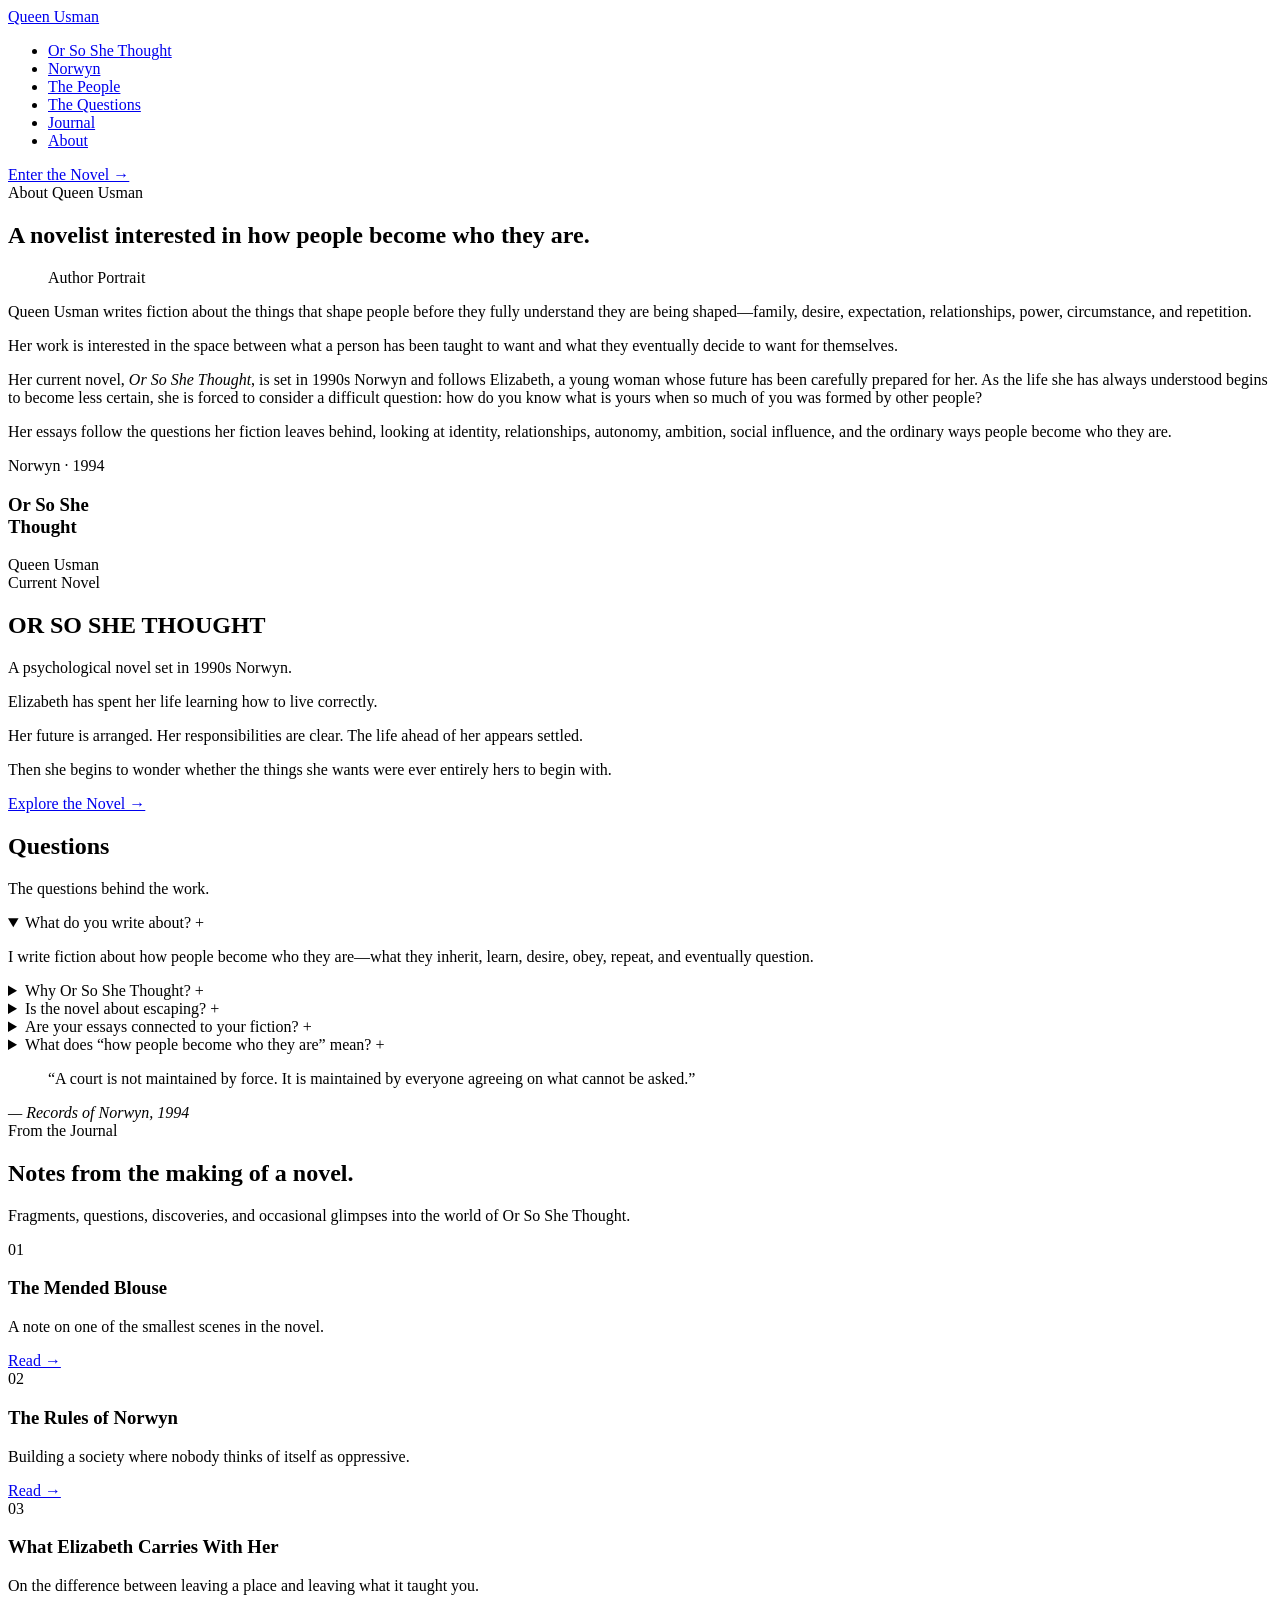
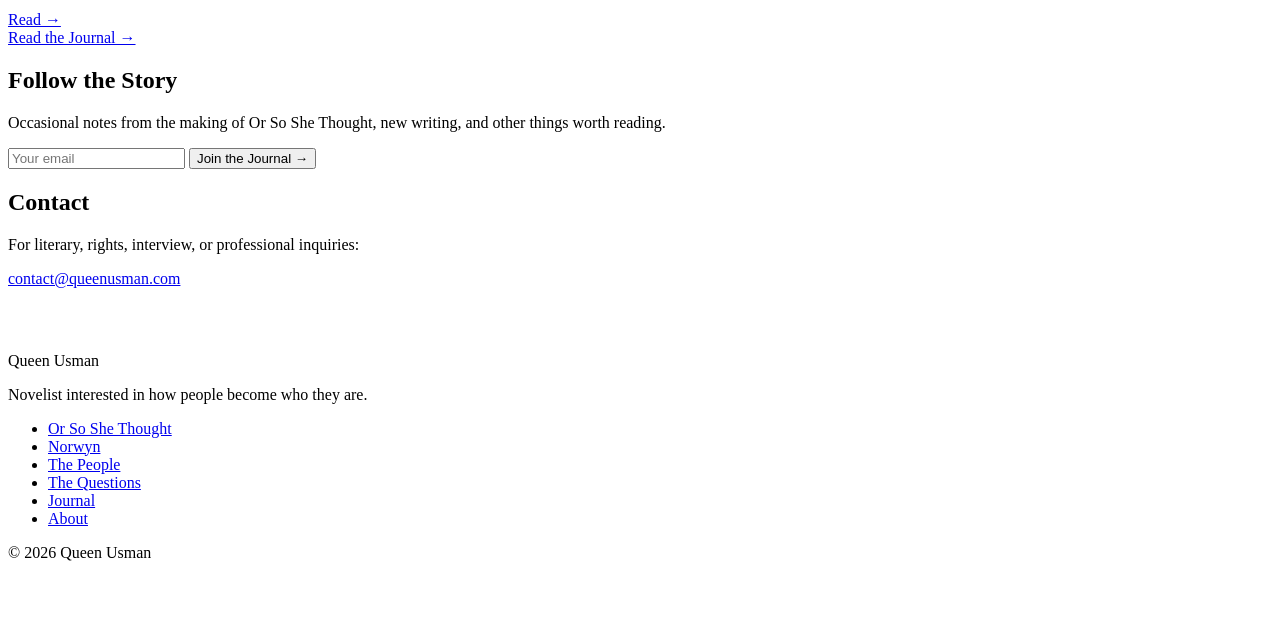
==== commit a7e0d1ac: "Update about.html" ====
--- a/about.html
+++ b/about.html
@@ -3,31 +3,31 @@
 <head>
   <meta charset="UTF-8">
   <meta name="viewport" content="width=device-width, initial-scale=1.0">
-  <title>About | Queen Usman — Novelist</title>
+  <title>About | Queen Usman</title>
   <meta name="description" content="Queen Usman is a novelist interested in how people become who they are. Author of Or So She Thought.">
   <link rel="stylesheet" href="styles.css">
 </head>
-<body>
+<body class="page-about">
 
   <!-- ============================================================
-       GLOBAL NAVIGATION (NOVELIST-FIRST)
+       GLOBAL NAVIGATION
        ============================================================ -->
   <header class="site-header">
     <div class="header-inner">
-      <a class="site-name" href="index.html">Queen Usman</a>
-      <nav class="primary-nav" aria-label="Main Navigation">
-        <ul class="nav-links">
+      <a class="site-logo" href="index.html">Queen Usman</a>
+      
+      <nav class="site-nav" aria-label="Main Navigation">
+        <ul>
           <li><a href="https://queenusman.github.io/or-so-she-thought/">Or So She Thought</a></li>
           <li><a href="#norwyn">Norwyn</a></li>
           <li><a href="#the-people">The People</a></li>
-          <li><a href="#questions">The Questions</a></li>
+          <li><a href="#the-questions">The Questions</a></li>
           <li><a href="#journal">Journal</a></li>
           <li><a href="about.html" aria-current="page">About</a></li>
         </ul>
       </nav>
-      <div class="nav-action">
-        <a class="nav-cta" href="https://queenusman.github.io/or-so-she-thought/">Enter the Novel &rarr;</a>
-      </div>
+
+      <a class="nav-novel-cta" href="https://queenusman.github.io/or-so-she-thought/">Enter the Novel &rarr;</a>
     </div>
   </header>
 
@@ -36,19 +36,21 @@
     <!-- ============================================================
          1. HERO / INTRODUCTION
          ============================================================ -->
-    <section class="about-hero">
-      <div class="wrap-wide">
-        <div class="hero-grid">
-          <div class="hero-text-block">
+    <section class="editorial-hero">
+      <div class="editorial-container-wide">
+        <div class="hero-split">
+          <div class="hero-editorial">
             <span class="eyebrow">About Queen Usman</span>
-            <h1 class="hero-title">A novelist interested in how people become who they are.</h1>
+            <h1 class="hero-statement">A novelist interested in how people become who they are.</h1>
           </div>
           
-          <div class="hero-portrait-frame">
-            <!-- Author Portrait Placeholder: Replace with your final photograph asset -->
-            <div class="portrait-plate">
-              <span class="plate-label">Queen Usman &mdash; Author Portrait</span>
-            </div>
+          <div class="hero-portrait-wrap">
+            <figure class="portrait-frame">
+              <!-- When your portrait is ready, drop <img src="portrait.jpg" alt="Queen Usman"> here -->
+              <div class="portrait-matte">
+                <span class="matte-credit">Author Portrait</span>
+              </div>
+            </figure>
           </div>
         </div>
       </div>
@@ -57,10 +59,10 @@
     <!-- ============================================================
          2. BIOGRAPHY
          ============================================================ -->
-    <section class="bio-section">
-      <div class="wrap">
-        <div class="bio-prose">
-          <p>Queen Usman writes fiction about the things that shape people before they fully understand they are being shaped&mdash;family, desire, expectation, relationships, power, circumstance, and repetition.</p>
+    <section class="biography-flow">
+      <div class="editorial-container-narrow">
+        <div class="prose-column">
+          <p class="lead-text">Queen Usman writes fiction about the things that shape people before they fully understand they are being shaped—family, desire, expectation, relationships, power, circumstance, and repetition.</p>
           <p>Her work is interested in the space between what a person has been taught to want and what they eventually decide to want for themselves.</p>
           <p>Her current novel, <em>Or So She Thought</em>, is set in 1990s Norwyn and follows Elizabeth, a young woman whose future has been carefully prepared for her. As the life she has always understood begins to become less certain, she is forced to consider a difficult question: how do you know what is yours when so much of you was formed by other people?</p>
           <p>Her essays follow the questions her fiction leaves behind, looking at identity, relationships, autonomy, ambition, social influence, and the ordinary ways people become who they are.</p>
@@ -71,152 +73,152 @@
     <!-- ============================================================
          3. CURRENT NOVEL
          ============================================================ -->
-    <section class="novel-feature-section" id="or-so-she-thought">
-      <div class="wrap-wide">
-        <div class="novel-feature-card">
-          <!-- Book Plate Element -->
-          <div class="book-plate">
-            <div class="book-plate-inner">
-              <span class="book-plate-era">Norwyn &middot; 1994</span>
-              <div class="book-plate-title">Or So She<br>Thought</div>
-              <span class="book-plate-author">Queen Usman</span>
-            </div>
-          </div>
-
-          <!-- Feature Text -->
-          <div class="novel-feature-content">
+    <section class="work-feature" id="current-novel">
+      <div class="editorial-container-wide">
+        <div class="work-split">
+          <div class="work-cover-column">
+            <div class="book-spine-plate">
+              <span class="spine-tag">Norwyn &middot; 1994</span>
+              <h3 class="spine-title">Or So She<br>Thought</h3>
+              <span class="spine-author">Queen Usman</span>
+            </div>
+          </div>
+
+          <div class="work-content-column">
             <span class="eyebrow">Current Novel</span>
-            <h2 class="novel-feature-title">OR SO SHE THOUGHT</h2>
-            <p class="novel-feature-sub">A psychological novel set in 1990s Norwyn.</p>
+            <h2 class="work-title">OR SO SHE THOUGHT</h2>
+            <p class="work-subtitle">A psychological novel set in 1990s Norwyn.</p>
             
-            <div class="novel-feature-copy">
+            <div class="work-prose">
               <p>Elizabeth has spent her life learning how to live correctly.</p>
               <p>Her future is arranged. Her responsibilities are clear. The life ahead of her appears settled.</p>
               <p>Then she begins to wonder whether the things she wants were ever entirely hers to begin with.</p>
             </div>
 
-            <a class="btn-primary" href="https://queenusman.github.io/or-so-she-thought/">Explore the Novel &rarr;</a>
-          </div>
-        </div>
-      </div>
-    </section>
-
-    <!-- ============================================================
-         4. QUESTIONS (KEYBOARD ACCESSIBLE ACCORDION)
-         ============================================================ -->
-    <section class="questions-section" id="questions">
-      <div class="wrap">
-        <div class="section-lead">
-          <h2 class="section-heading">QUESTIONS</h2>
-          <p class="section-subtitle">The questions behind the work.</p>
-        </div>
-
-        <div class="accordion-group">
-          
-          <details class="accordion-item" open>
-            <summary class="accordion-trigger">
-              <span>What do you write about?</span>
-              <span class="accordion-icon" aria-hidden="true">+</span>
-            </summary>
-            <div class="accordion-panel">
-              <p>I write fiction about how people become who they are&mdash;what they inherit, learn, desire, obey, repeat, and eventually question.</p>
-            </div>
-          </details>
-
-          <details class="accordion-item">
-            <summary class="accordion-trigger">
-              <span>Why Or So She Thought?</span>
-              <span class="accordion-icon" aria-hidden="true">+</span>
-            </summary>
-            <div class="accordion-panel">
+            <a class="editorial-link-btn" href="https://queenusman.github.io/or-so-she-thought/">Explore the Novel &rarr;</a>
+          </div>
+        </div>
+      </div>
+    </section>
+
+    <!-- ============================================================
+         4. QUESTIONS (MINIMALIST ACCORDION)
+         ============================================================ -->
+    <section class="questions-editorial" id="the-questions">
+      <div class="editorial-container-narrow">
+        <div class="editorial-heading-block">
+          <h2 class="section-title">Questions</h2>
+          <p class="section-subtext">The questions behind the work.</p>
+        </div>
+
+        <div class="questions-flow">
+          <details class="question-row" open>
+            <summary class="question-head">
+              <span class="q-text">What do you write about?</span>
+              <span class="q-indicator" aria-hidden="true">&plus;</span>
+            </summary>
+            <div class="question-body">
+              <p>I write fiction about how people become who they are—what they inherit, learn, desire, obey, repeat, and eventually question.</p>
+            </div>
+          </details>
+
+          <details class="question-row">
+            <summary class="question-head">
+              <span class="q-text">Why Or So She Thought?</span>
+              <span class="q-indicator" aria-hidden="true">&plus;</span>
+            </summary>
+            <div class="question-body">
               <p>The novel began with a question about choice: what does it mean to choose when the person doing the choosing has already been shaped by family, expectation, privilege, relationships, and circumstance?</p>
             </div>
           </details>
 
-          <details class="accordion-item">
-            <summary class="accordion-trigger">
-              <span>Is the novel about escaping?</span>
-              <span class="accordion-icon" aria-hidden="true">+</span>
-            </summary>
-            <div class="accordion-panel">
+          <details class="question-row">
+            <summary class="question-head">
+              <span class="q-text">Is the novel about escaping?</span>
+              <span class="q-indicator" aria-hidden="true">&plus;</span>
+            </summary>
+            <div class="question-body">
               <p>Leaving is part of Elizabeth's story, but escape is not the answer the novel is interested in. The more difficult question is what a person carries with them after they leave.</p>
             </div>
           </details>
 
-          <details class="accordion-item">
-            <summary class="accordion-trigger">
-              <span>Are your essays connected to your fiction?</span>
-              <span class="accordion-icon" aria-hidden="true">+</span>
-            </summary>
-            <div class="accordion-panel">
+          <details class="question-row">
+            <summary class="question-head">
+              <span class="q-text">Are your essays connected to your fiction?</span>
+              <span class="q-indicator" aria-hidden="true">&plus;</span>
+            </summary>
+            <div class="question-body">
               <p>Yes. My fiction is where the questions become stories. My essays follow the questions those stories leave behind and examine them in ordinary life.</p>
             </div>
           </details>
 
-          <details class="accordion-item">
-            <summary class="accordion-trigger">
-              <span>What does &ldquo;how people become who they are&rdquo; mean?</span>
-              <span class="accordion-icon" aria-hidden="true">+</span>
-            </summary>
-            <div class="accordion-panel">
+          <details class="question-row">
+            <summary class="question-head">
+              <span class="q-text">What does “how people become who they are” mean?</span>
+              <span class="q-indicator" aria-hidden="true">&plus;</span>
+            </summary>
+            <div class="question-body">
               <p>I am interested in the point where something repeated becomes familiar, where familiarity becomes expectation, and where expectation can begin to feel like part of a person rather than something they learned.</p>
             </div>
           </details>
-
-        </div>
-      </div>
-    </section>
-
-    <!-- ============================================================
-         5. VISUAL BREAK (NORWYN ARCHIVAL PLATE)
-         ============================================================ -->
-    <section class="visual-break-section" aria-label="Visual Archive">
-      <div class="visual-break-plate">
-        <div class="visual-break-annotation">
-          <span class="archive-ref">PLATE IV / RECORD 94-B</span>
-          <span class="archive-subject">Court Architecture &amp; Administrative Ledger &mdash; Norwyn Society</span>
-        </div>
-      </div>
-    </section>
-
-    <!-- ============================================================
-         6. JOURNAL
-         ============================================================ -->
-    <section class="journal-section" id="journal">
-      <div class="wrap-wide">
-        <div class="section-lead">
+        </div>
+      </div>
+    </section>
+
+    <!-- ============================================================
+         5. VISUAL BREAK (ATMOSPHERIC NORWYN RECORD)
+         ============================================================ -->
+    <section class="visual-break" aria-label="Atmosphere">
+      <div class="break-content">
+        <blockquote class="break-quote">
+          &ldquo;A court is not maintained by force. It is maintained by everyone agreeing on what cannot be asked.&rdquo;
+        </blockquote>
+        <cite class="break-cite">— Records of Norwyn, 1994</cite>
+      </div>
+    </section>
+
+    <!-- ============================================================
+         6. JOURNAL (MAGAZINE INDEX — NOT BLOG CARDS)
+         ============================================================ -->
+    <section class="journal-editorial" id="journal">
+      <div class="editorial-container-wide">
+        <div class="editorial-heading-block">
           <span class="eyebrow">From the Journal</span>
-          <h2 class="section-heading">Notes from the making of a novel.</h2>
-          <p class="journal-desc">Fragments, questions, discoveries, and occasional glimpses into the world of Or So She Thought.</p>
-        </div>
-
-        <div class="journal-grid">
-          
-          <article class="journal-card">
-            <span class="journal-tag">Scene Work</span>
-            <h3 class="journal-card-title">The Mended Blouse</h3>
-            <p class="journal-card-summary">A note on one of the smallest scenes in the novel.</p>
-            <a class="journal-link" href="#">Read Note &rarr;</a>
+          <h2 class="section-title">Notes from the making of a novel.</h2>
+          <p class="section-subtext">Fragments, questions, discoveries, and occasional glimpses into the world of Or So She Thought.</p>
+        </div>
+
+        <div class="journal-line-index">
+          <article class="journal-entry">
+            <span class="entry-index">01</span>
+            <div class="entry-main">
+              <h3 class="entry-title">The Mended Blouse</h3>
+              <p class="entry-dek">A note on one of the smallest scenes in the novel.</p>
+            </div>
+            <a class="entry-action" href="#">Read &rarr;</a>
           </article>
 
-          <article class="journal-card">
-            <span class="journal-tag">World &amp; Society</span>
-            <h3 class="journal-card-title">The Rules of Norwyn</h3>
-            <p class="journal-card-summary">Building a society where nobody thinks of itself as oppressive.</p>
-            <a class="journal-link" href="#">Read Note &rarr;</a>
+          <article class="journal-entry">
+            <span class="entry-index">02</span>
+            <div class="entry-main">
+              <h3 class="entry-title">The Rules of Norwyn</h3>
+              <p class="entry-dek">Building a society where nobody thinks of itself as oppressive.</p>
+            </div>
+            <a class="entry-action" href="#">Read &rarr;</a>
           </article>
 
-          <article class="journal-card">
-            <span class="journal-tag">Psychology</span>
-            <h3 class="journal-card-title">What Elizabeth Carries With Her</h3>
-            <p class="journal-card-summary">On the difference between leaving a place and leaving what it taught you.</p>
-            <a class="journal-link" href="#">Read Note &rarr;</a>
+          <article class="journal-entry">
+            <span class="entry-index">03</span>
+            <div class="entry-main">
+              <h3 class="entry-title">What Elizabeth Carries With Her</h3>
+              <p class="entry-dek">On the difference between leaving a place and leaving what it taught you.</p>
+            </div>
+            <a class="entry-action" href="#">Read &rarr;</a>
           </article>
-
-        </div>
-
-        <div class="journal-action">
-          <a class="btn-text" href="#">Read the Journal &rarr;</a>
+        </div>
+
+        <div class="journal-foot-action">
+          <a class="editorial-text-link" href="#">Read the Journal &rarr;</a>
         </div>
       </div>
     </section>
@@ -224,28 +226,26 @@
     <!-- ============================================================
          7. NEWSLETTER (LITERARY CORRESPONDENCE)
          ============================================================ -->
-    <section class="newsletter-section">
-      <div class="wrap">
-        <div class="newsletter-inner">
-          <h2 class="newsletter-title">Follow the Story</h2>
-          <p class="newsletter-copy">Occasional notes from the making of Or So She Thought, new writing, and other things worth reading.</p>
-          
-          <form class="newsletter-form" action="#" method="post" onsubmit="event.preventDefault();">
-            <input type="email" class="newsletter-input" placeholder="Your email" required aria-label="Your email">
-            <button type="submit" class="newsletter-btn">Join the Journal &rarr;</button>
-          </form>
-        </div>
+    <section class="correspondence-section">
+      <div class="editorial-container-narrow">
+        <h2 class="correspondence-title">Follow the Story</h2>
+        <p class="correspondence-copy">Occasional notes from the making of Or So She Thought, new writing, and other things worth reading.</p>
+        
+        <form class="correspondence-form" action="#" method="post" onsubmit="event.preventDefault();">
+          <input type="email" placeholder="Your email" required aria-label="Your email">
+          <button type="submit">Join the Journal &rarr;</button>
+        </form>
       </div>
     </section>
 
     <!-- ============================================================
          8. CONTACT
          ============================================================ -->
-    <section class="contact-section">
-      <div class="wrap">
-        <h2 class="contact-title">Contact</h2>
-        <p class="contact-copy">For literary, rights, interview, or professional inquiries:</p>
-        <p class="contact-channel"><a class="contact-link" href="mailto:contact@queenusman.com">contact@queenusman.com</a></p>
+    <section class="contact-editorial">
+      <div class="editorial-container-narrow">
+        <h2 class="contact-heading">Contact</h2>
+        <p class="contact-note">For literary, rights, interview, or professional inquiries:</p>
+        <a class="contact-email" href="mailto:contact@queenusman.com">contact@queenusman.com</a>
       </div>
     </section>
 
@@ -255,26 +255,27 @@
        9. FOOTER
        ============================================================ -->
   <footer class="site-footer">
-    <div class="wrap-wide">
-      <div class="footer-top">
-        <div class="footer-identity">
-          <span class="footer-brand">Queen Usman</span>
-          <p class="footer-strapline">Novelist interested in how people become who they are.</p>
-        </div>
-        <nav class="footer-nav" aria-label="Footer Navigation">
+    <div class="editorial-container-wide">
+      <div class="footer-core">
+        <div class="footer-author-block">
+          <span class="footer-title">Queen Usman</span>
+          <p class="footer-tagline">Novelist interested in how people become who they are.</p>
+        </div>
+
+        <nav class="footer-links" aria-label="Footer Navigation">
           <ul>
             <li><a href="https://queenusman.github.io/or-so-she-thought/">Or So She Thought</a></li>
             <li><a href="#norwyn">Norwyn</a></li>
             <li><a href="#the-people">The People</a></li>
-            <li><a href="#questions">The Questions</a></li>
+            <li><a href="#the-questions">The Questions</a></li>
             <li><a href="#journal">Journal</a></li>
             <li><a href="about.html">About</a></li>
           </ul>
         </nav>
       </div>
 
-      <div class="footer-bottom">
-        <p class="footer-copyright">&copy; 2026 Queen Usman</p>
+      <div class="footer-baseline">
+        <p>&copy; 2026 Queen Usman</p>
       </div>
     </div>
   </footer>
--- a/styles.css
+++ b/styles.css
@@ -1,201 +1,109 @@
 /* ============================================================
-   Queen Usman — Editorial Luxury (Mobile-First Architecture)
-   Palette: Warm Alabaster (#F9F8F6) | Deep Onyx (#1A1A1A) | Burnished Amber (#C5A059)
+   ABOUT PAGE ARCHITECTURE & ACCORDION SYSTEM
    ============================================================ */
 
-@import url('https://fonts.googleapis.com/css2?family=Cormorant+Garamond:ital,wght@0,400;0,500;0,600;0,700;1,400;1,600&family=Plus+Jakarta+Sans:wght@300;400;500;600;700&display=swap');
-
-:root {
-  --alabaster: #F9F8F6;
-  --onyx: #1A1A1A;
-  --amber: #C5A059;
-  --muted-stone: #78736B;
-  --border-hairline: #E6E1D8;
-  --surface-card: #FFFFFF;
-
-  --font-serif: 'Cormorant Garamond', Georgia, serif;
-  --font-sans: 'Plus Jakarta Sans', -apple-system, BlinkMacSystemFont, sans-serif;
-  --shadow-plate: 0 14px 34px rgba(26, 26, 26, 0.05), 0 2px 6px rgba(26, 26, 26, 0.02);
-}
-
-* {
-  box-sizing: border-box;
-  margin: 0;
-  padding: 0;
-}
-
-html, body {
+/* Global Nav Extension */
+.nav-action .nav-cta {
+  font-size: 11px;
+  font-weight: 600;
+  letter-spacing: 0.18em;
+  text-transform: uppercase;
+  color: var(--amber);
+  border-bottom: 1px solid var(--amber);
+  padding-bottom: 2px;
+  transition: opacity 0.2s ease;
+  white-space: nowrap;
+}
+
+.nav-action .nav-cta:hover {
+  opacity: 0.7;
+}
+
+/* 1. Hero / Introduction */
+.about-hero {
+  padding: 100px 0 72px;
+}
+
+.hero-grid {
+  display: grid;
+  grid-template-columns: 1.2fr 0.8fr;
+  gap: 64px;
+  align-items: center;
+}
+
+.hero-title {
+  font-family: var(--font-serif);
+  font-size: clamp(38px, 5.2vw, 62px);
+  font-weight: 400;
+  line-height: 1.12;
+  color: var(--onyx);
+  margin-top: 14px;
+}
+
+.hero-portrait-frame {
+  position: relative;
+}
+
+.portrait-plate {
   width: 100%;
-  overflow-x: hidden; /* Guarantees zero side-scroll on phones */
-  scroll-behavior: smooth;
-}
-
-body {
-  background-color: var(--alabaster);
-  color: var(--onyx);
-  font-family: var(--font-sans);
-  font-size: 16px;
-  line-height: 1.8;
-  -webkit-font-smoothing: antialiased;
-}
-
-a {
-  color: inherit;
-  text-decoration: none;
-  -webkit-tap-highlight-color: transparent;
-}
-
-/* Base Responsive Containers */
-.wrap {
-  width: 100%;
-  max-width: 740px;
-  margin: 0 auto;
-  padding: 0 24px;
-}
-
-.wrap-wide {
-  width: 100%;
-  max-width: 1060px;
-  margin: 0 auto;
-  padding: 0 24px;
-}
-
-/* Header & Mobile-Friendly Nav */
-header.site-header {
-  border-bottom: 1px solid var(--border-hairline);
-  background-color: rgba(249, 248, 246, 0.96);
-  backdrop-filter: blur(8px);
-  position: sticky;
-  top: 0;
-  z-index: 100;
-}
-
-.header-inner {
-  max-width: 1060px;
-  margin: 0 auto;
-  padding: 20px 24px;
-  display: flex;
-  justify-content: space-between;
+  aspect-ratio: 4 / 5;
+  background-color: #EFECE6;
+  border: 1px solid var(--border-hairline);
+  display: flex;
   align-items: center;
-  gap: 16px;
-}
-
-.site-name {
-  font-family: var(--font-serif);
-  font-size: 21px;
-  font-weight: 600;
-  letter-spacing: 0.12em;
-  text-transform: uppercase;
-  color: var(--onyx);
-  white-space: nowrap;
-}
-
-nav.primary-nav ul {
-  display: flex;
-  list-style: none;
-  gap: 22px;
-  flex-wrap: wrap;
-}
-
-nav.primary-nav a {
-  font-size: 11px;
-  letter-spacing: 0.18em;
-  text-transform: uppercase;
-  color: var(--muted-stone);
-  padding: 6px 0;
-  display: inline-block;
-  border-bottom: 1px solid transparent;
-  transition: all 0.2s ease;
-}
-
-nav.primary-nav a:hover,
-nav.primary-nav a[aria-current="page"] {
-  color: var(--onyx);
-  border-bottom-color: var(--amber);
-}
-
-/* Hero Section */
-.hero {
-  padding: 96px 0 72px;
+  justify-content: center;
   text-align: center;
-}
-
-.hero-name {
-  font-family: var(--font-serif);
-  font-size: clamp(40px, 9vw, 84px);
-  font-weight: 400;
-  letter-spacing: 0.02em;
-  line-height: 1.08;
-  margin-bottom: 18px;
-  color: var(--onyx);
-}
-
-.hero-line {
-  font-family: var(--font-serif);
-  font-style: italic;
-  font-size: clamp(19px, 4.5vw, 28px);
-  color: var(--muted-stone);
-  max-width: 32ch;
-  margin: 0 auto 34px;
-  line-height: 1.45;
-}
-
-.hero-actions {
-  display: flex;
-  justify-content: center;
-  flex-wrap: wrap;
-  gap: 24px;
-}
-
-.hero-actions a {
-  font-size: 11px;
-  letter-spacing: 0.18em;
-  text-transform: uppercase;
-  color: var(--muted-stone);
-  border-bottom: 1px solid var(--border-hairline);
-  padding: 4px 2px;
-  transition: all 0.2s ease;
-}
-
-.hero-actions a:hover {
-  color: var(--amber);
-  border-color: var(--amber);
-}
-
-/* Universal Section Spacing */
-section {
-  padding: 80px 0;
-  border-top: 1px solid var(--border-hairline);
-}
-
-.eyebrow {
-  font-size: 11px;
-  letter-spacing: 0.24em;
-  text-transform: uppercase;
-  color: var(--amber);
-  font-weight: 600;
-  margin-bottom: 20px;
-  display: block;
-}
-
-/* Novel Showcase Card */
-.novel-showcase-card {
+  padding: 24px;
+  box-shadow: var(--shadow-plate);
+}
+
+.plate-label {
+  font-size: 11px;
+  letter-spacing: 0.2em;
+  text-transform: uppercase;
+  color: var(--muted-stone);
+}
+
+/* 2. Biography */
+.bio-section {
+  padding: 72px 0 88px;
+  border-top: 1px solid var(--border-hairline);
+}
+
+.bio-prose p {
+  font-size: 18px;
+  line-height: 1.85;
+  color: var(--onyx);
+  margin-bottom: 26px;
+}
+
+.bio-prose p:last-child {
+  margin-bottom: 0;
+}
+
+/* 3. Current Novel Feature */
+.novel-feature-section {
+  padding: 88px 0;
+  border-top: 1px solid var(--border-hairline);
+}
+
+.novel-feature-card {
   display: grid;
   grid-template-columns: 280px 1fr;
-  gap: 52px;
+  gap: 64px;
   align-items: center;
   background-color: var(--surface-card);
   border: 1px solid var(--border-hairline);
-  padding: 48px 40px;
+  padding: 56px 48px;
   box-shadow: var(--shadow-plate);
 }
 
-.book-leaf-preview {
+.book-plate {
   width: 100%;
   aspect-ratio: 2 / 3;
   background-color: var(--alabaster);
   border: 1px solid var(--border-hairline);
-  padding: 28px 20px;
+  padding: 30px 22px;
   display: flex;
   flex-direction: column;
   justify-content: space-between;
@@ -203,7 +111,7 @@
   position: relative;
 }
 
-.book-leaf-preview::before {
+.book-plate::before {
   content: '';
   position: absolute;
   top: 0;
@@ -213,645 +121,499 @@
   background-color: var(--amber);
 }
 
-.book-leaf-tag {
+.book-plate-era {
   font-size: 9px;
   letter-spacing: 0.22em;
   text-transform: uppercase;
   color: var(--muted-stone);
 }
 
-.book-leaf-title {
-  font-family: var(--font-serif);
-  font-size: 25px;
+.book-plate-title {
+  font-family: var(--font-serif);
+  font-size: 26px;
   font-weight: 500;
   line-height: 1.2;
   color: var(--onyx);
 }
 
-.book-leaf-author {
+.book-plate-author {
   font-size: 10px;
   letter-spacing: 0.2em;
   text-transform: uppercase;
   color: var(--muted-stone);
 }
 
-.novel-title {
-  font-family: var(--font-serif);
-  font-size: clamp(30px, 6vw, 46px);
+.novel-feature-title {
+  font-family: var(--font-serif);
+  font-size: clamp(34px, 4.2vw, 46px);
   font-weight: 500;
-  line-height: 1.15;
-  margin-bottom: 8px;
-  color: var(--onyx);
-}
-
-.novel-meta {
-  font-size: 12px;
+  letter-spacing: 0.04em;
+  line-height: 1.1;
+  margin-bottom: 6px;
+  color: var(--onyx);
+}
+
+.novel-feature-sub {
+  font-size: 13px;
   letter-spacing: 0.14em;
   text-transform: uppercase;
   color: var(--muted-stone);
-  margin-bottom: 20px;
-}
-
-.novel-copy p {
-  font-family: var(--font-serif);
-  font-size: 19px;
+  margin-bottom: 24px;
+}
+
+.novel-feature-copy p {
+  font-family: var(--font-serif);
+  font-size: 20px;
   line-height: 1.65;
   margin-bottom: 16px;
   color: var(--onyx);
 }
 
-.novel-support {
-  font-size: 14px;
-  line-height: 1.65;
-  margin-bottom: 30px;
-  max-width: 48ch;
-  color: var(--muted-stone);
-}
-
-/* Touch-Friendly Action Buttons */
-.btn {
-  display: inline-flex;
-  align-items: center;
-  justify-content: center;
-  min-height: 48px;
-  font-size: 11px;
+.btn-primary {
+  display: inline-block;
+  font-size: 11px;
+  font-weight: 600;
   letter-spacing: 0.2em;
   text-transform: uppercase;
   color: #FFFFFF;
   background-color: var(--onyx);
   border: 1px solid var(--onyx);
-  padding: 0 32px;
-  transition: all 0.25s ease;
-}
-
-.btn:hover {
+  padding: 16px 32px;
+  margin-top: 14px;
+  transition: all 0.2s ease;
+}
+
+.btn-primary:hover {
   background-color: var(--amber);
   border-color: var(--amber);
   color: #FFFFFF;
 }
 
-.btn-ghost {
-  display: inline-block;
-  font-size: 11px;
-  letter-spacing: 0.18em;
-  text-transform: uppercase;
-  color: var(--onyx);
+/* 4. Questions (Accordion) */
+.questions-section {
+  padding: 96px 0;
+  border-top: 1px solid var(--border-hairline);
+}
+
+.section-lead {
+  margin-bottom: 44px;
+}
+
+.section-heading {
+  font-family: var(--font-serif);
+  font-size: 28px;
+  font-weight: 500;
+  letter-spacing: 0.08em;
+  text-transform: uppercase;
+  color: var(--onyx);
+  margin-bottom: 6px;
+}
+
+.section-subtitle {
+  font-family: var(--font-serif);
+  font-style: italic;
+  font-size: 19px;
+  color: var(--muted-stone);
+}
+
+.accordion-group {
+  border-top: 1px solid var(--border-hairline);
+}
+
+.accordion-item {
   border-bottom: 1px solid var(--border-hairline);
-  padding-bottom: 4px;
-  margin-top: 32px;
-  transition: all 0.2s ease;
-}
-
-.btn-ghost:hover {
+}
+
+.accordion-trigger {
+  display: flex;
+  justify-content: space-between;
+  align-items: center;
+  padding: 26px 0;
+  font-family: var(--font-serif);
+  font-size: 22px;
+  font-weight: 500;
+  color: var(--onyx);
+  cursor: pointer;
+  list-style: none;
+  user-select: none;
+}
+
+.accordion-trigger::-webkit-details-marker {
+  display: none;
+}
+
+.accordion-icon {
+  font-family: var(--font-sans);
+  font-size: 20px;
+  font-weight: 300;
+  color: var(--muted-stone);
+  transition: transform 0.25s ease;
+}
+
+details[open] .accordion-icon {
+  transform: rotate(45deg);
   color: var(--amber);
-  border-color: var(--amber);
-}
-
-/* Prose Sections */
-.pull-quote {
-  font-family: var(--font-serif);
-  font-size: clamp(24px, 5vw, 34px);
-  font-style: italic;
-  line-height: 1.35;
-  margin-bottom: 28px;
-  color: var(--onyx);
-}
-
-.body-copy p {
+}
+
+.accordion-panel {
+  padding: 0 0 28px 0;
+}
+
+.accordion-panel p {
   font-size: 16px;
   line-height: 1.8;
-  margin-bottom: 18px;
-  color: var(--muted-stone);
-}
-
-.trait-list {
-  font-family: var(--font-serif);
-  font-size: 19px;
+  color: var(--muted-stone);
+}
+
+/* 5. Visual Break (Archival Document Plate) */
+.visual-break-section {
+  border-top: 1px solid var(--border-hairline);
+  border-bottom: 1px solid var(--border-hairline);
+  background-color: #EFECE6;
+  padding: 120px 24px;
+  display: flex;
+  justify-content: center;
+  align-items: center;
+}
+
+.visual-break-plate {
+  max-width: 860px;
+  width: 100%;
+  aspect-ratio: 16 / 7;
+  border: 1px solid var(--border-hairline);
+  background: repeating-linear-gradient(
+    45deg,
+    #EFECE6,
+    #EFECE6 10px,
+    #EAE6DE 10px,
+    #EAE6DE 20px
+  );
+  display: flex;
+  align-items: flex-end;
+  padding: 24px 28px;
+}
+
+.visual-break-annotation {
+  display: flex;
+  flex-direction: column;
+  gap: 4px;
+  background-color: rgba(249, 248, 246, 0.95);
+  padding: 12px 18px;
+  border: 1px solid var(--border-hairline);
+}
+
+.archive-ref {
+  font-size: 9px;
+  font-weight: 700;
+  letter-spacing: 0.22em;
+  text-transform: uppercase;
+  color: var(--amber);
+}
+
+.archive-subject {
+  font-family: var(--font-serif);
+  font-size: 14px;
   font-style: italic;
-  margin: 24px 0;
-  color: var(--onyx);
-}
-
-/* Essay Archive List */
-.essay-list {
-  list-style: none;
-}
-
-.essay-item {
-  padding: 30px 0;
-  border-bottom: 1px solid var(--border-hairline);
-}
-
-.essay-item:first-child {
-  padding-top: 0;
-}
-
-.essay-meta {
-  font-size: 10px;
-  letter-spacing: 0.22em;
-  text-transform: uppercase;
-  color: var(--amber);
-  margin-bottom: 8px;
-  font-weight: 600;
-}
-
-.essay-title {
-  font-family: var(--font-serif);
-  font-size: 24px;
-  font-weight: 500;
-  margin-bottom: 10px;
-  color: var(--onyx);
-}
-
-.essay-excerpt {
-  font-size: 15px;
-  line-height: 1.68;
-  margin-bottom: 16px;
-  color: var(--muted-stone);
-}
-
-.essay-read {
-  font-size: 11px;
-  letter-spacing: 0.18em;
-  text-transform: uppercase;
-  color: var(--onyx);
-  border-bottom: 1px solid var(--border-hairline);
-  padding-bottom: 3px;
-  display: inline-block;
-  transition: all 0.2s ease;
-}
-
-.essay-read:hover {
-  color: var(--amber);
-  border-color: var(--amber);
-}
-
-/* Classics Reading Shelf */
-.classics-header {
-  padding: 96px 0 52px;
-  text-align: center;
-}
-
-.classics-title {
-  font-family: var(--font-serif);
-  font-size: clamp(34px, 7vw, 60px);
-  font-weight: 400;
-  line-height: 1.12;
-  color: var(--onyx);
-  margin-bottom: 16px;
-}
-
-.classics-deck {
-  font-family: var(--font-serif);
-  font-style: italic;
-  font-size: clamp(18px, 3.8vw, 22px);
-  color: var(--muted-stone);
-  max-width: 32ch;
-  margin: 0 auto 36px;
-  line-height: 1.45;
-}
-
-.classics-filter-bar {
-  display: flex;
-  justify-content: center;
-  flex-wrap: wrap;
-  gap: 18px 24px;
-  padding-top: 20px;
-  border-top: 1px solid var(--border-hairline);
-}
-
-.filter-item {
-  font-size: 11px;
-  letter-spacing: 0.16em;
-  text-transform: uppercase;
-  color: var(--muted-stone);
-  cursor: pointer;
-  padding: 4px 0;
-  border-bottom: 1px solid transparent;
-  transition: all 0.2s ease;
-}
-
-.filter-item:hover,
-.filter-item.active {
-  color: var(--onyx);
-  border-bottom-color: var(--amber);
-}
-
-.classics-shelf {
-  padding: 72px 0 96px;
-  border-top: 1px solid var(--border-hairline);
-}
-
-.classics-grid {
+  color: var(--onyx);
+}
+
+/* 6. Journal */
+.journal-section {
+  padding: 96px 0;
+}
+
+.journal-desc {
+  font-size: 16px;
+  color: var(--muted-stone);
+  max-width: 48ch;
+  line-height: 1.65;
+  margin-top: 10px;
+}
+
+.journal-grid {
   display: grid;
   grid-template-columns: repeat(3, 1fr);
-  gap: 48px 32px;
-}
-
-.classic-card {
-  display: flex;
-  flex-direction: column;
-}
-
-.card-cover {
-  width: 100%;
-  aspect-ratio: 2 / 3;
+  gap: 36px;
+  margin: 44px 0 40px;
+}
+
+.journal-card {
   background-color: var(--surface-card);
   border: 1px solid var(--border-hairline);
-  padding: 28px 20px;
+  padding: 34px 28px;
   display: flex;
   flex-direction: column;
   justify-content: space-between;
-  text-align: center;
-  position: relative;
-  box-shadow: var(--shadow-plate);
-  transition: transform 0.2s ease;
-}
-
-.card-cover::before {
-  content: '';
-  position: absolute;
-  top: 0;
-  left: 0;
-  bottom: 0;
-  width: 3px;
-  background-color: var(--amber);
-}
-
-.card-cover-era {
-  font-size: 10px;
-  letter-spacing: 0.22em;
-  text-transform: uppercase;
-  color: var(--muted-stone);
-}
-
-.card-cover-title {
-  font-family: var(--font-serif);
-  font-size: 23px;
-  font-weight: 500;
-  line-height: 1.25;
-  color: var(--onyx);
-}
-
-.card-cover-author {
-  font-size: 10px;
-  letter-spacing: 0.18em;
-  text-transform: uppercase;
-  color: var(--muted-stone);
-}
-
-.card-content {
-  padding-top: 20px;
-}
-
-.card-meta {
-  font-size: 10px;
+}
+
+.journal-tag {
+  font-size: 9px;
   letter-spacing: 0.2em;
   text-transform: uppercase;
   color: var(--amber);
   font-weight: 600;
   display: block;
-  margin-bottom: 6px;
-}
-
-.card-title {
+  margin-bottom: 12px;
+}
+
+.journal-card-title {
   font-family: var(--font-serif);
   font-size: 22px;
   font-weight: 500;
-  line-height: 1.2;
-  color: var(--onyx);
-  margin-bottom: 2px;
-}
-
-.card-author {
-  font-family: var(--font-serif);
-  font-style: italic;
-  font-size: 15px;
-  color: var(--muted-stone);
+  line-height: 1.25;
+  color: var(--onyx);
   margin-bottom: 12px;
 }
 
-.card-note {
+.journal-card-summary {
   font-size: 14px;
   line-height: 1.65;
   color: var(--muted-stone);
-  margin-bottom: 16px;
-}
-
-.card-link {
-  font-size: 11px;
-  letter-spacing: 0.16em;
+  margin-bottom: 24px;
+}
+
+.journal-link {
+  font-size: 11px;
+  letter-spacing: 0.18em;
   text-transform: uppercase;
   color: var(--onyx);
   border-bottom: 1px solid var(--border-hairline);
   padding-bottom: 2px;
   display: inline-block;
-}
-
-/* Minimal Footer */
+  align-self: flex-start;
+  transition: all 0.2s ease;
+}
+
+.journal-link:hover {
+  color: var(--amber);
+  border-color: var(--amber);
+}
+
+.journal-action {
+  text-align: center;
+}
+
+.btn-text {
+  font-size: 11px;
+  letter-spacing: 0.2em;
+  text-transform: uppercase;
+  color: var(--onyx);
+  border-bottom: 1px solid var(--onyx);
+  padding-bottom: 4px;
+  transition: all 0.2s ease;
+}
+
+.btn-text:hover {
+  color: var(--amber);
+  border-color: var(--amber);
+}
+
+/* 7. Newsletter */
+.newsletter-section {
+  padding: 88px 0;
+  border-top: 1px solid var(--border-hairline);
+  background-color: var(--surface-card);
+}
+
+.newsletter-inner {
+  text-align: center;
+  max-width: 540px;
+  margin: 0 auto;
+}
+
+.newsletter-title {
+  font-family: var(--font-serif);
+  font-size: clamp(30px, 4.5vw, 42px);
+  font-weight: 400;
+  color: var(--onyx);
+  margin-bottom: 12px;
+}
+
+.newsletter-copy {
+  font-size: 15px;
+  line-height: 1.7;
+  color: var(--muted-stone);
+  margin-bottom: 32px;
+}
+
+.newsletter-form {
+  display: flex;
+  gap: 12px;
+}
+
+.newsletter-input {
+  flex: 1;
+  background-color: var(--alabaster);
+  border: 1px solid var(--border-hairline);
+  color: var(--onyx);
+  font-family: var(--font-sans);
+  font-size: 14px;
+  padding: 14px 18px;
+  outline: none;
+  transition: border-color 0.2s ease;
+}
+
+.newsletter-input:focus {
+  border-color: var(--onyx);
+}
+
+.newsletter-btn {
+  background-color: var(--onyx);
+  color: #FFFFFF;
+  border: 1px solid var(--onyx);
+  font-family: var(--font-sans);
+  font-size: 11px;
+  font-weight: 600;
+  letter-spacing: 0.18em;
+  text-transform: uppercase;
+  padding: 14px 24px;
+  cursor: pointer;
+  transition: all 0.2s ease;
+  white-space: nowrap;
+}
+
+.newsletter-btn:hover {
+  background-color: var(--amber);
+  border-color: var(--amber);
+}
+
+/* 8. Contact */
+.contact-section {
+  padding: 80px 0 96px;
+  border-top: 1px solid var(--border-hairline);
+  text-align: center;
+}
+
+.contact-title {
+  font-family: var(--font-serif);
+  font-size: 26px;
+  font-weight: 500;
+  letter-spacing: 0.08em;
+  text-transform: uppercase;
+  color: var(--onyx);
+  margin-bottom: 12px;
+}
+
+.contact-copy {
+  font-size: 15px;
+  color: var(--muted-stone);
+  margin-bottom: 16px;
+}
+
+.contact-link {
+  font-size: 14px;
+  letter-spacing: 0.06em;
+  color: var(--onyx);
+  border-bottom: 1px solid var(--border-hairline);
+  padding-bottom: 3px;
+  transition: all 0.2s ease;
+}
+
+.contact-link:hover {
+  color: var(--amber);
+  border-color: var(--amber);
+}
+
+/* 9. Footer */
 footer.site-footer {
   border-top: 1px solid var(--border-hairline);
-  padding: 44px 0;
+  padding: 64px 0 48px;
+  background-color: var(--alabaster);
+}
+
+.footer-top {
+  display: flex;
+  justify-content: space-between;
+  align-items: flex-start;
+  gap: 40px;
+  margin-bottom: 48px;
+}
+
+.footer-brand {
+  font-family: var(--font-serif);
+  font-size: 20px;
+  font-weight: 600;
+  letter-spacing: 0.08em;
+  text-transform: uppercase;
+  color: var(--onyx);
+  display: block;
+  margin-bottom: 6px;
+}
+
+.footer-strapline {
+  font-size: 13px;
+  color: var(--muted-stone);
+  max-width: 32ch;
+  line-height: 1.5;
+}
+
+.footer-nav ul {
+  display: flex;
+  flex-wrap: wrap;
+  list-style: none;
+  gap: 20px 24px;
+}
+
+.footer-nav a {
+  font-size: 11px;
+  letter-spacing: 0.16em;
+  text-transform: uppercase;
+  color: var(--muted-stone);
+  transition: color 0.2s ease;
+}
+
+.footer-nav a:hover {
+  color: var(--onyx);
+}
+
+.footer-bottom {
+  border-top: 1px solid var(--border-hairline);
+  padding-top: 28px;
   text-align: center;
 }
 
 .footer-copyright {
   font-size: 11px;
-  letter-spacing: 0.16em;
+  letter-spacing: 0.14em;
   text-transform: uppercase;
   color: var(--muted-stone);
 }
 
 /* ============================================================
-   RESPONSIVE MEDIA QUERIES (TABLET & MOBILE BREAKPOINTS)
+   RESPONSIVE ADJUSTMENTS (MOBILE & TABLET)
    ============================================================ */
-
 @media (max-width: 960px) {
-  .classics-grid {
-    grid-template-columns: repeat(2, 1fr);
-    gap: 40px 24px;
-  }
-}
-
-@media (max-width: 768px) {
-  /* Layout adjustments */
-  .wrap, .wrap-wide {
-    padding: 0 20px;
-  }
-
-  section {
-    padding: 68px 0;
-  }
-
-  /* Single Column Novel Showcase Card */
-  .novel-showcase-card {
-    grid-template-columns: 1fr;
-    padding: 34px 22px;
-    gap: 32px;
-    text-align: left;
-  }
-
-  .book-leaf-preview {
-    max-width: 190px;
-    margin: 0 auto;
-  }
-
-  /* Make button comfortable to tap across width */
-  .novel-showcase-card .btn {
-    width: 100%;
-  }
-
-  .classics-grid {
+  .hero-grid {
     grid-template-columns: 1fr;
     gap: 48px;
   }
-
-  .card-cover {
+  .hero-portrait-frame {
+    max-width: 340px;
+  }
+  .journal-grid {
+    grid-template-columns: 1fr;
+  }
+}
+
+@media (max-width: 768px) {
+  .novel-feature-card {
+    grid-template-columns: 1fr;
+    padding: 38px 24px;
+    gap: 32px;
+  }
+  .book-plate {
     max-width: 200px;
     margin: 0 auto;
   }
-
-  .card-content {
-    text-align: center;
-  }
-}
-
-@media (max-width: 520px) {
-  /* Compact mobile header */
-  .header-inner {
+  .newsletter-form {
     flex-direction: column;
-    padding: 16px 20px;
+  }
+  .footer-top {
+    flex-direction: column;
+    gap: 28px;
+  }
+  .footer-nav ul {
+    flex-direction: column;
     gap: 12px;
   }
-
-  nav.primary-nav ul {
-    gap: 16px;
-    justify-content: center;
-  }
-
-  .hero {
-    padding: 60px 0 44px;
-  }
-
-  .hero-actions {
-    gap: 18px;
-  }
-
-  .classics-header {
-    padding: 64px 0 40px;
-  }
-
-  .classics-filter-bar {
-    gap: 12px 18px;
-  }
-}
-
-/* ============================================================
-   V. E. Schwab-Inspired "Journey" & Press Architecture
-   ============================================================ */
-
-/* Hero */
-.about-hero {
-  padding: 100px 0 68px;
-  text-align: center;
-}
-
-.about-hero-title {
-  font-family: var(--font-serif);
-  font-size: clamp(38px, 7.5vw, 68px);
-  font-weight: 400;
-  line-height: 1.1;
-  color: var(--onyx);
-  margin-bottom: 22px;
-}
-
-.about-hero-deck {
-  font-family: var(--font-serif);
-  font-style: italic;
-  font-size: clamp(19px, 3.8vw, 25px);
-  color: var(--muted-stone);
-  max-width: 32ch;
-  margin: 0 auto;
-  line-height: 1.45;
-}
-
-/* Chapters Timeline */
-.journey-section {
-  padding: 80px 0 100px;
-  border-top: 1px solid var(--border-hairline);
-}
-
-.journey-chapter {
-  padding: 56px 0;
-  border-bottom: 1px solid var(--border-hairline);
-  display: grid;
-  grid-template-columns: 220px 1fr;
-  gap: 48px;
-  align-items: start;
-}
-
-.journey-chapter:first-child {
-  padding-top: 0;
-}
-
-.journey-chapter:last-child {
-  border-bottom: none;
-  padding-bottom: 0;
-}
-
-.chapter-header {
-  position: sticky;
-  top: 100px;
-}
-
-.chapter-num {
-  font-size: 11px;
-  letter-spacing: 0.22em;
-  text-transform: uppercase;
-  color: var(--amber);
-  font-weight: 600;
-  display: block;
-  margin-bottom: 8px;
-}
-
-.chapter-title {
-  font-family: var(--font-serif);
-  font-size: 26px;
-  font-weight: 500;
-  line-height: 1.2;
-  color: var(--onyx);
-}
-
-.chapter-body p {
-  font-size: 16px;
-  line-height: 1.85;
-  color: var(--muted-stone);
-  margin-bottom: 20px;
-}
-
-.chapter-body p:last-child {
-  margin-bottom: 0;
-}
-
-/* Press Kit Section */
-.press-section {
-  padding: 88px 0;
-  background-color: var(--surface-card);
-  border-top: 1px solid var(--border-hairline);
-}
-
-.press-headline {
-  font-family: var(--font-serif);
-  font-size: clamp(30px, 5vw, 42px);
-  font-weight: 400;
-  margin-bottom: 40px;
-  color: var(--onyx);
-}
-
-.press-grid {
-  display: grid;
-  grid-template-columns: 1fr 1fr;
-  gap: 36px;
-}
-
-.press-card {
-  background-color: var(--alabaster);
-  border: 1px solid var(--border-hairline);
-  padding: 36px 30px;
-  display: flex;
-  flex-direction: column;
-  justify-content: space-between;
-}
-
-.press-card-tag {
-  font-size: 10px;
-  letter-spacing: 0.2em;
-  text-transform: uppercase;
-  color: var(--amber);
-  font-weight: 600;
-  display: block;
-  margin-bottom: 6px;
-}
-
-.press-card-title {
-  font-family: var(--font-serif);
-  font-size: 22px;
-  font-weight: 500;
-  margin-bottom: 16px;
-  color: var(--onyx);
-}
-
-.press-card-text {
-  font-size: 14px;
-  line-height: 1.7;
-  color: var(--muted-stone);
-}
-
-/* Inquiries Section */
-.inquiries-section {
-  padding: 92px 0 110px;
-  text-align: center;
-  border-top: 1px solid var(--border-hairline);
-}
-
-.inquiries-title {
-  font-family: var(--font-serif);
-  font-size: clamp(32px, 5.5vw, 46px);
-  font-weight: 400;
-  margin-bottom: 40px;
-  color: var(--onyx);
-}
-
-.inquiries-grid {
-  display: grid;
-  grid-template-columns: 1fr 1fr;
-  gap: 36px;
-  text-align: left;
-  margin-bottom: 48px;
-}
-
-.inquiry-item {
-  border-top: 1px solid var(--border-hairline);
-  padding-top: 20px;
-}
-
-.inquiry-item h4 {
-  font-family: var(--font-serif);
-  font-size: 20px;
-  font-weight: 500;
-  margin-bottom: 8px;
-  color: var(--onyx);
-}
-
-.inquiry-item p {
-  font-size: 14px;
-  line-height: 1.7;
-  color: var(--muted-stone);
-}
-
-/* Mobile Responsiveness for About Page */
-@media (max-width: 768px) {
-  .journey-chapter {
-    grid-template-columns: 1fr;
-    gap: 20px;
-    padding: 44px 0;
-  }
-
-  .chapter-header {
-    position: static;
-  }
-
-  .press-grid,
-  .inquiries-grid {
-    grid-template-columns: 1fr;
-    gap: 28px;
-  }
-
-  .press-card {
-    padding: 28px 22px;
-  }
-
-  .inquiries-section .btn {
-    width: 100%;
-  }
-}
+}
